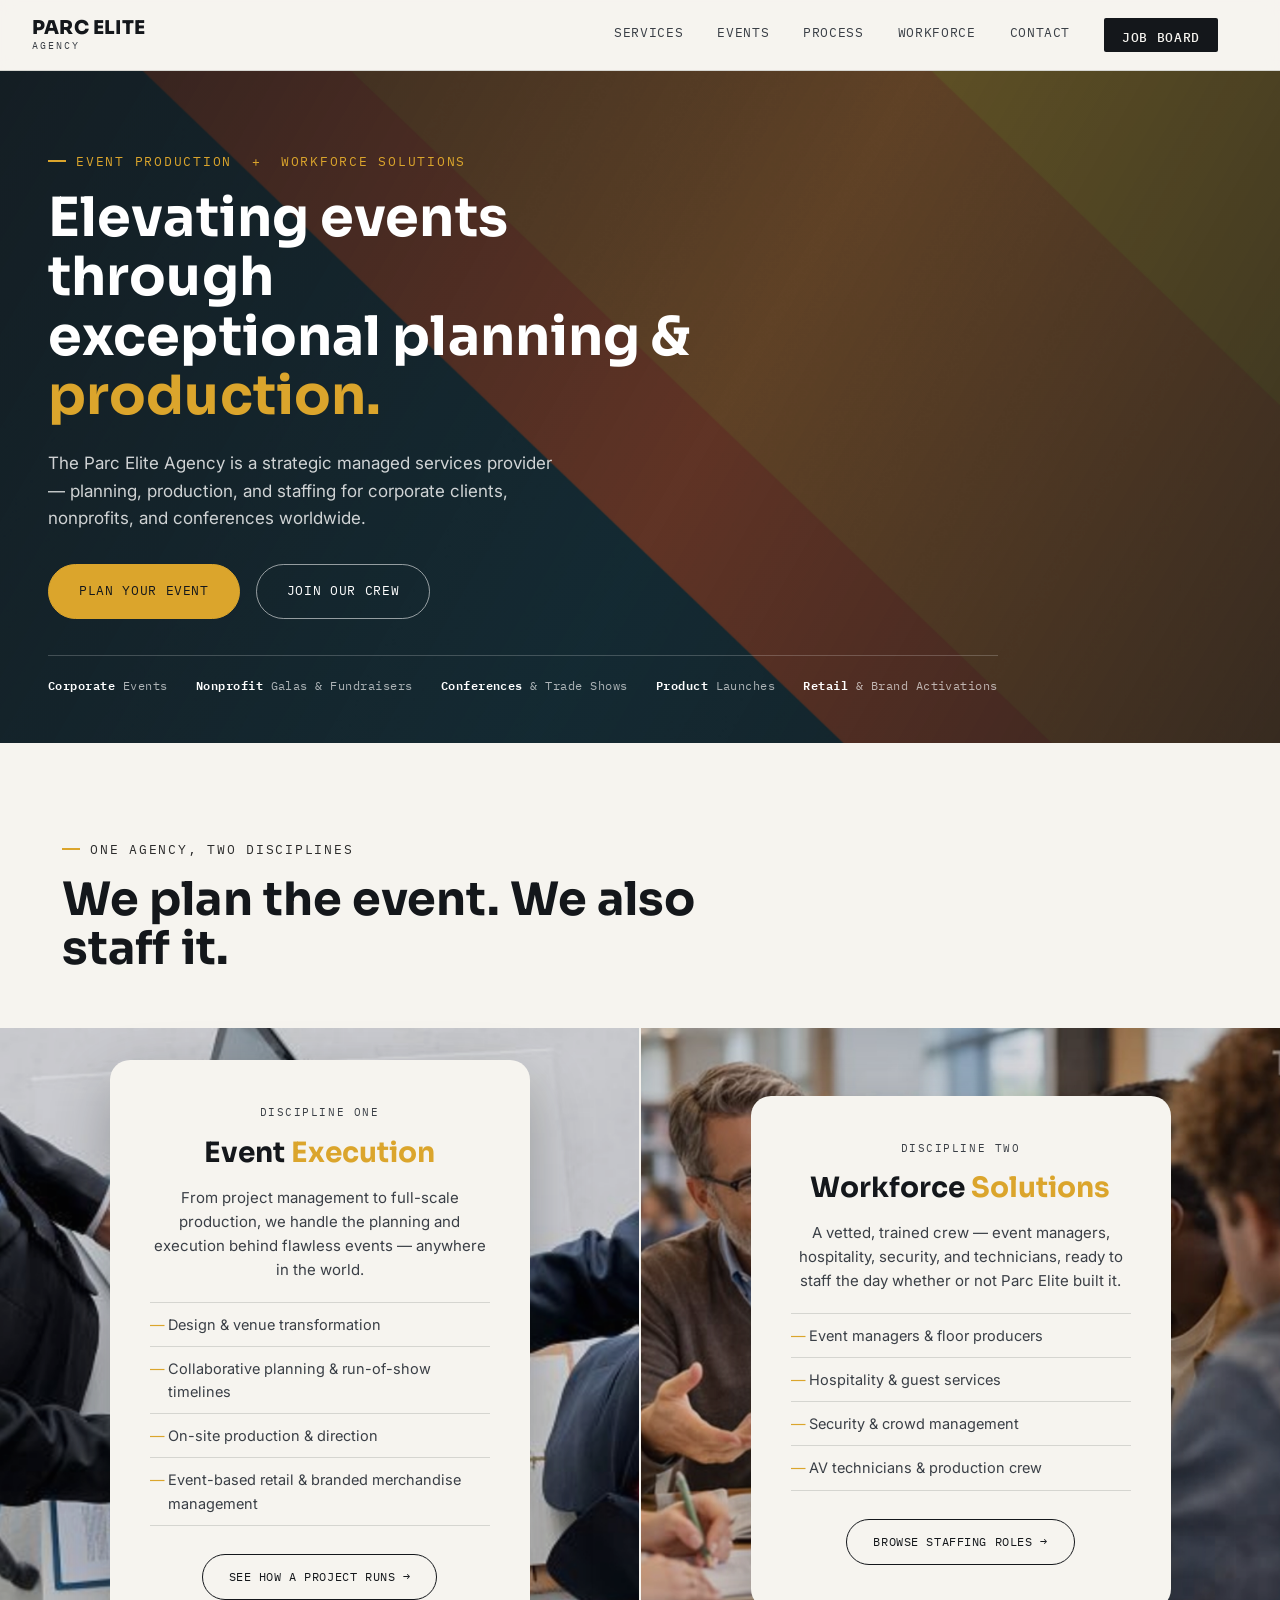
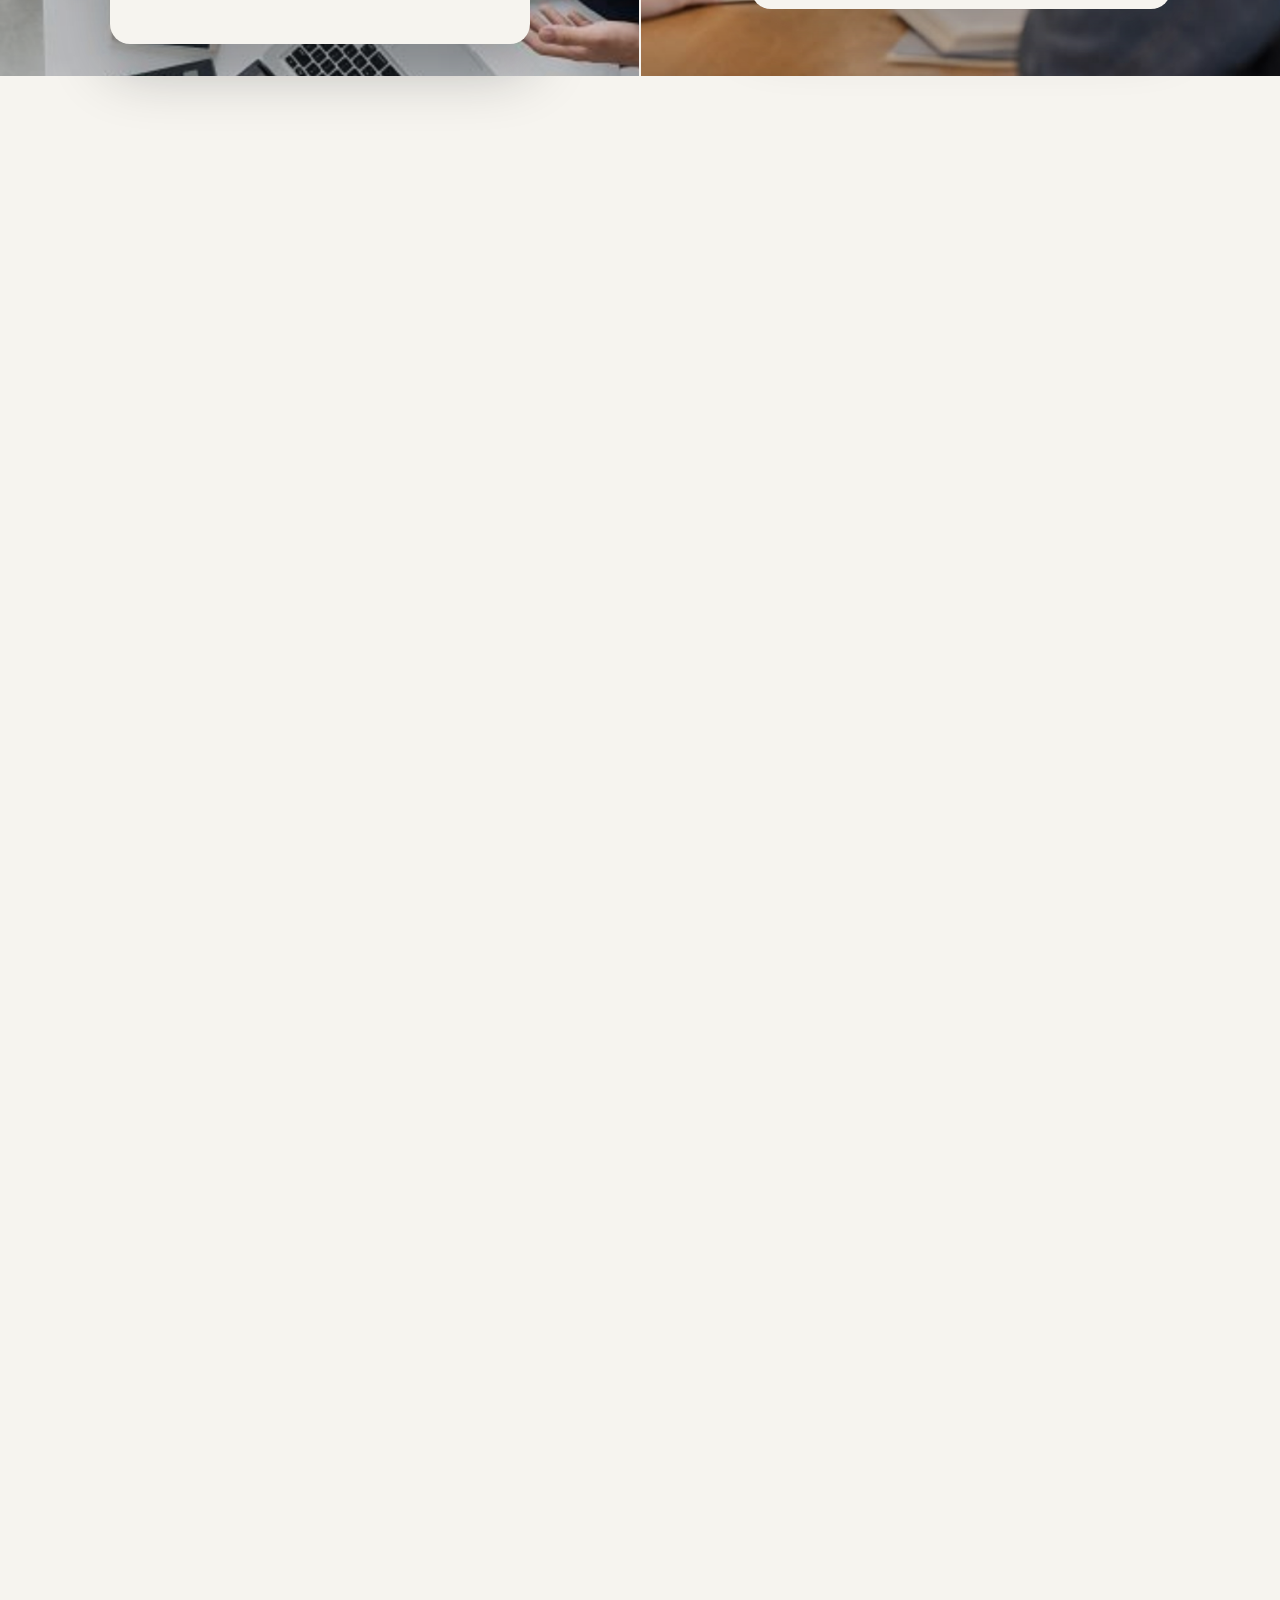
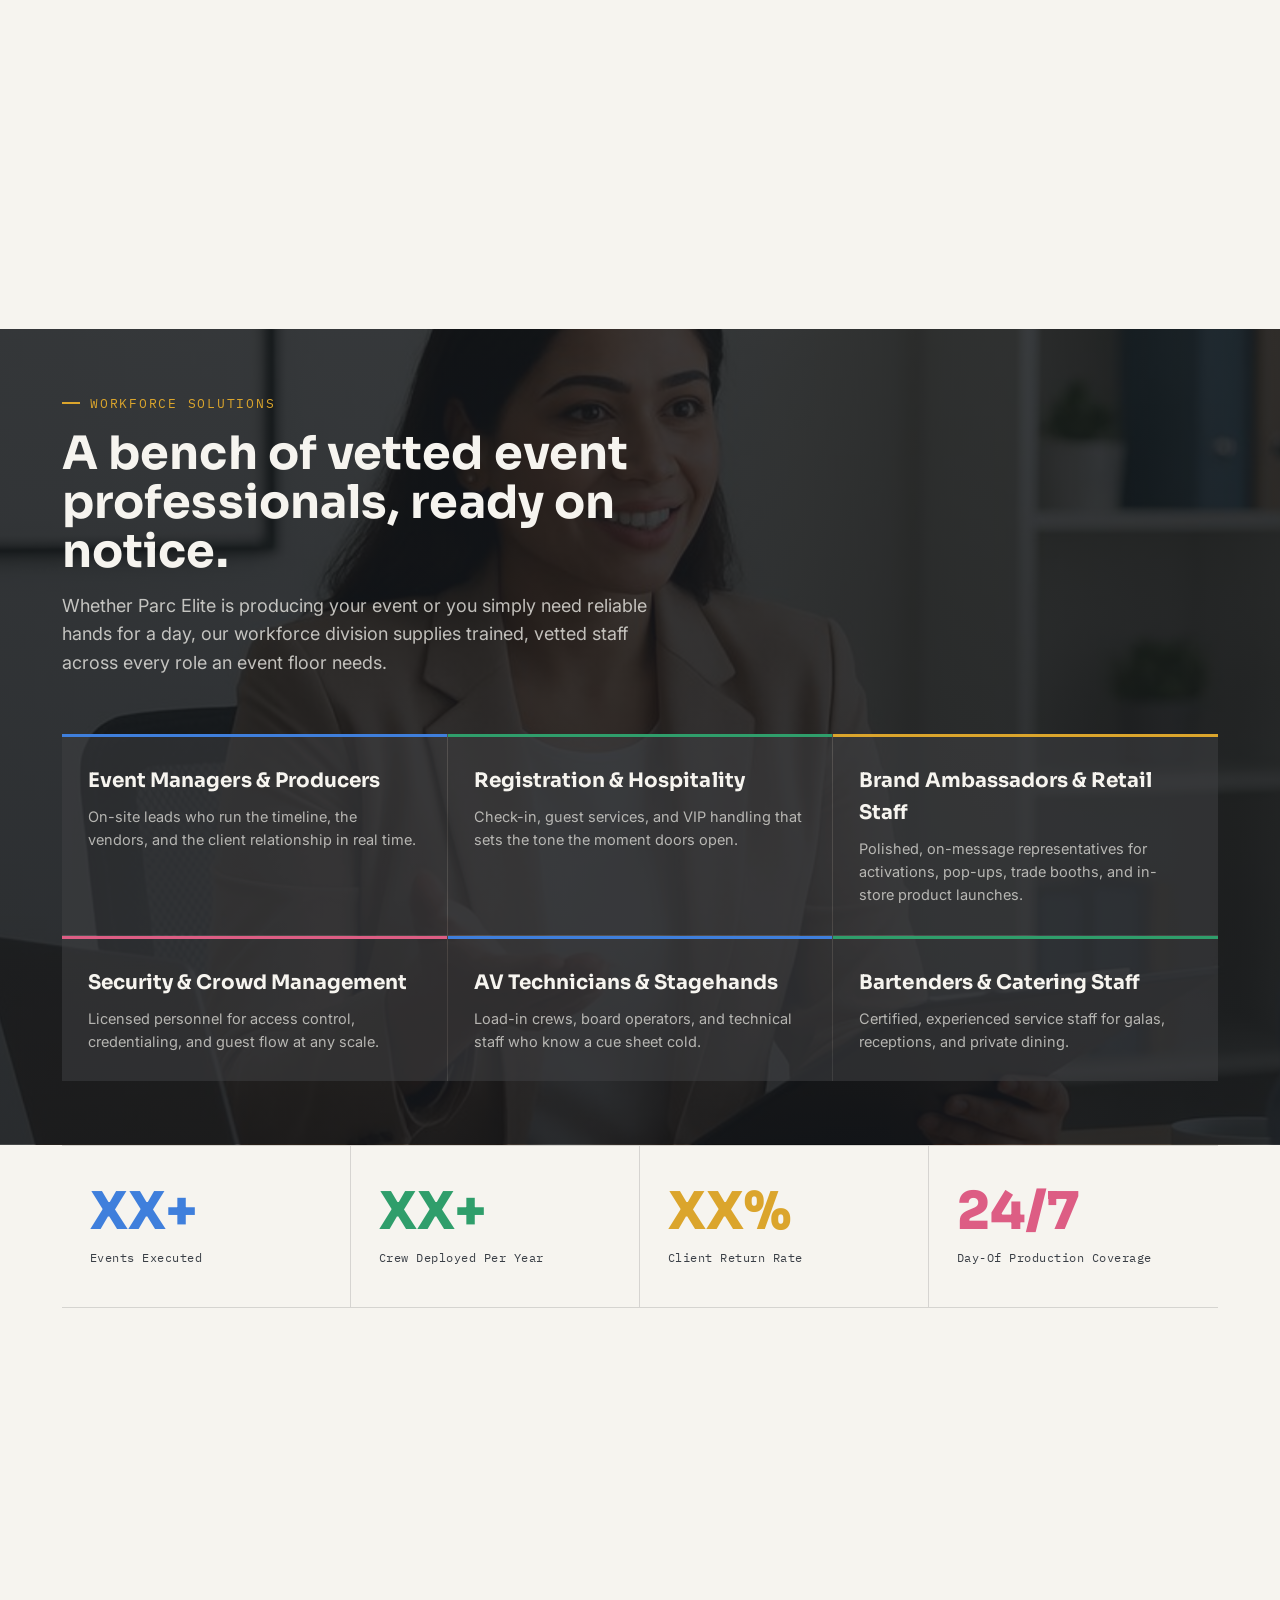
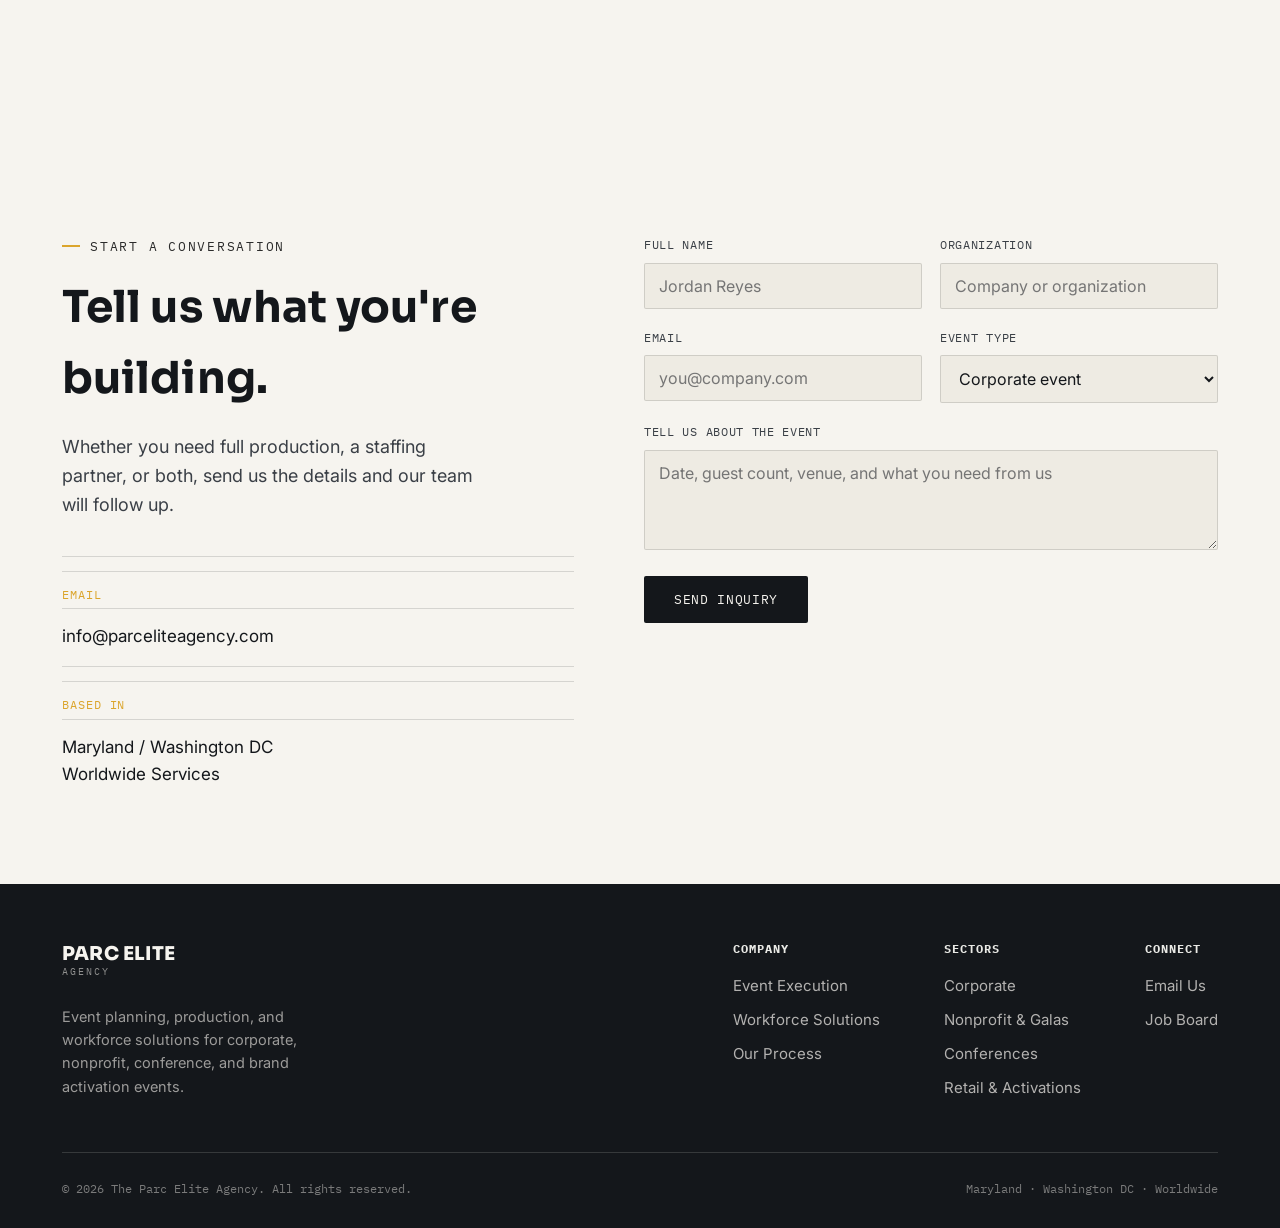
==== index.html @ f6ff2c14 "Initial commit: The Parc Elite Agency website Event execution and workforce solutions site with a jo" ====
<!DOCTYPE html>
<html lang="en">
<head>
<meta charset="UTF-8">
<meta name="viewport" content="width=device-width, initial-scale=1.0">
<title>The Parc Elite Agency — Planning, Production &amp; Workforce Solutions</title>
<meta name="description" content="The Parc Elite Agency plans and executes corporate, nonprofit, conference, and brand activation events — and staffs the crews that run them. Based in Maryland/Washington DC, serving clients worldwide.">
<link rel="preconnect" href="https://fonts.googleapis.com">
<link rel="preconnect" href="https://fonts.gstatic.com" crossorigin>
<link href="https://fonts.googleapis.com/css2?family=Sora:wght@600;700;800&family=Inter:wght@400;500;600&family=IBM+Plex+Mono:wght@400;500;600&display=swap" rel="stylesheet">
<link rel="stylesheet" href="styles.css">
</head>
<body>

<header>
  <div class="nav">
    <a class="logo" href="#top">
      <span class="logo-text">PARC ELITE<span>AGENCY</span></span>
    </a>
    <nav class="links">
      <a href="#services">Services</a>
      <a href="#events">Events</a>
      <a href="#process">Process</a>
      <a href="#workforce">Workforce</a>
      <a href="#contact">Contact</a>
      <a href="job-board.html" class="nav-cta">Job Board</a>
    </nav>
    <button class="menu-toggle" aria-label="Open menu"><span></span></button>
  </div>
</header>

<main id="top">

  <!-- HERO -->
  <section class="hero">
    <div class="wrap">
      <div class="hero-inner">
        <div class="eyebrow">Event Production &nbsp;+&nbsp; Workforce Solutions</div>
        <h1>Elevating events through<br>exceptional planning &amp;<br><em>production.</em></h1>
        <p class="hero-sub">The Parc Elite Agency is a strategic managed services provider — planning, production, and staffing for corporate clients, nonprofits, and conferences worldwide.</p>
        <div class="hero-actions">
          <a href="#contact" class="btn btn-solid">Plan Your Event</a>
          <a href="job-board.html" class="btn btn-line">Join Our Crew</a>
        </div>
      </div>
    </div>

    <div class="wrap">
      <div class="hero-served">
        <span><b>Corporate</b> Events</span>
        <span><b>Nonprofit</b> Galas &amp; Fundraisers</span>
        <span><b>Conferences</b> &amp; Trade Shows</span>
        <span><b>Product</b> Launches</span>
        <span><b>Retail</b> &amp; Brand Activations</span>
      </div>
    </div>
  </section>

  <!-- TWO SIDES -->
  <section id="services">
    <div class="wrap">
      <div class="section-head reveal">
        <div class="eyebrow">One Agency, Two Disciplines</div>
        <h2>We plan the event. We also staff it.</h2>
      </div>
    </div>
    <div class="photo-cards reveal">
      <div class="photo-card-wrap" style="background-image:url('images/execution-card.jpg')">
        <div class="photo-card">
          <div class="tag">Discipline One</div>
          <h3>Event <em>Execution</em></h3>
          <p>From project management to full-scale production, we handle the planning and execution behind flawless events — anywhere in the world.</p>
          <ul>
            <li>Design &amp; venue transformation</li>
            <li>Collaborative planning &amp; run-of-show timelines</li>
            <li>On-site production &amp; direction</li>
            <li>Event-based retail &amp; branded merchandise management</li>
          </ul>
          <a class="pill-btn" href="#process">See How A Project Runs →</a>
        </div>
      </div>
      <div class="photo-card-wrap" style="background-image:url('images/workforce-card.jpg')">
        <div class="photo-card">
          <div class="tag">Discipline Two</div>
          <h3>Workforce <em>Solutions</em></h3>
          <p>A vetted, trained crew — event managers, hospitality, security, and technicians, ready to staff the day whether or not Parc Elite built it.</p>
          <ul>
            <li>Event managers &amp; floor producers</li>
            <li>Hospitality &amp; guest services</li>
            <li>Security &amp; crowd management</li>
            <li>AV technicians &amp; production crew</li>
          </ul>
          <a class="pill-btn" href="#workforce">Browse Staffing Roles →</a>
        </div>
      </div>
    </div>
  </section>

  <!-- WHO WE SERVE -->
  <section id="events">
    <div class="wrap">
      <div class="section-head reveal">
        <div class="eyebrow">Who We Serve</div>
        <h2>Built for every occasion, every scale.</h2>
      </div>
    </div>
    <div class="wrap">
      <div class="serve-grid reveal">
        <div class="serve-card c-blue">
          <div class="num">Sector 01</div>
          <h4>Corporate</h4>
          <p>Leadership summits, corporate retreats, and product launches that need to run without a visible seam.</p>
        </div>
        <div class="serve-card c-green">
          <div class="num">Sector 02</div>
          <h4>Nonprofit &amp; Galas</h4>
          <p>Galas, awards celebrations, and client or customer appreciation events engineered to feel effortless.</p>
        </div>
        <div class="serve-card c-gold">
          <div class="num">Sector 03</div>
          <h4>Conferences &amp; Trade Shows</h4>
          <p>Single or multi-day conferences, conventions, trade shows, and expos — registration to general session, handled.</p>
        </div>
        <div class="serve-card c-pink">
          <div class="num">Sector 04</div>
          <h4>Retail &amp; Brand Activations</h4>
          <p>Event-based retail operations, branded merchandise management, and multi-day pop-up environments.</p>
        </div>
        <div class="serve-card c-amber">
          <div class="num">Sector 05</div>
          <h4>Social &amp; Networking</h4>
          <p>Networking receptions, mixers, and holiday parties that keep the room moving.</p>
        </div>
      </div>
    </div>
  </section>

  <!-- PROCESS / NOTCHES -->
  <section id="process">
    <div class="wrap">
      <div class="section-head reveal">
        <div class="eyebrow">How We Work</div>
        <h2>Four steps, one standard, no surprises.</h2>
      </div>
      <div class="card-stack reveal">
        <div class="stack-card">
          <span class="stack-num">01</span>
          <div class="stack-body">
            <h4>Design</h4>
            <p>We transform any ordinary space into an extraordinary venue — built to put your brand in front of every customer, investor, and employee in the room.</p>
          </div>
          <span class="stack-tag">Venue</span>
        </div>
        <div class="stack-card">
          <span class="stack-num">02</span>
          <div class="stack-body">
            <h4>Collaborate</h4>
            <p>Down to the smallest detail, nothing is left to chance. We map every moving part ahead of time so your event runs smooth and exactly to plan.</p>
          </div>
          <span class="stack-tag">Timeline</span>
        </div>
        <div class="stack-card">
          <span class="stack-num">03</span>
          <div class="stack-body">
            <h4>Execute</h4>
            <p>We're on-site with sharp, cutting-edge production that strengthens the delivery of your content and your brand's presence in the room.</p>
          </div>
          <span class="stack-tag">Production</span>
        </div>
        <div class="stack-card">
          <span class="stack-num">04</span>
          <div class="stack-body">
            <h4>Staff</h4>
            <p>Behind every flawless execution is a vetted, trained crew — event managers, hospitality, security, and technicians, ready to staff the day whether or not Parc Elite built it.</p>
          </div>
          <span class="stack-tag">Crew</span>
        </div>
      </div>
    </div>
  </section>

  <!-- WORKFORCE / JOB BOARD PANEL -->
  <section id="workforce" class="roles-panel" style="background-image:linear-gradient(rgba(20,23,27,0.82),rgba(20,23,27,0.88)),url('images/workforce-bg.jpg')">
    <div class="wrap">
      <div class="section-head reveal">
        <div class="eyebrow">Workforce Solutions</div>
        <h2>A bench of vetted event professionals, ready on notice.</h2>
        <p style="margin-top:16px; max-width:600px;">Whether Parc Elite is producing your event or you simply need reliable hands for a day, our workforce division supplies trained, vetted staff across every role an event floor needs.</p>
      </div>
      <div class="roles-grid reveal">
        <div class="role-card">
          <h4>Event Managers &amp; Producers</h4>
          <p>On-site leads who run the timeline, the vendors, and the client relationship in real time.</p>
        </div>
        <div class="role-card">
          <h4>Registration &amp; Hospitality</h4>
          <p>Check-in, guest services, and VIP handling that sets the tone the moment doors open.</p>
        </div>
        <div class="role-card">
          <h4>Brand Ambassadors &amp; Retail Staff</h4>
          <p>Polished, on-message representatives for activations, pop-ups, trade booths, and in-store product launches.</p>
        </div>
        <div class="role-card">
          <h4>Security &amp; Crowd Management</h4>
          <p>Licensed personnel for access control, credentialing, and guest flow at any scale.</p>
        </div>
        <div class="role-card">
          <h4>AV Technicians &amp; Stagehands</h4>
          <p>Load-in crews, board operators, and technical staff who know a cue sheet cold.</p>
        </div>
        <div class="role-card">
          <h4>Bartenders &amp; Catering Staff</h4>
          <p>Certified, experienced service staff for galas, receptions, and private dining.</p>
        </div>
      </div>
    </div>
  </section>

  <!-- CAPABILITIES / STATS -->
  <section id="proof" style="padding-top:0;">
    <div class="wrap">
      <!-- Placeholder figures — replace with Parc Elite's real numbers when available -->
      <div class="stats reveal">
        <div class="stat">
          <div class="figure">XX+</div>
          <div class="label">Events Executed</div>
        </div>
        <div class="stat">
          <div class="figure">XX+</div>
          <div class="label">Crew Deployed Per Year</div>
        </div>
        <div class="stat">
          <div class="figure">XX%</div>
          <div class="label">Client Return Rate</div>
        </div>
        <div class="stat">
          <div class="figure">24/7</div>
          <div class="label">Day-Of Production Coverage</div>
        </div>
      </div>
    </div>
  </section>

  <!-- TESTIMONIAL -->
  <section>
    <div class="wrap">
      <div class="testimonial reveal">
        <blockquote>"Add a real client quote here — a short line about what it was like working with The Parc Elite Agency."</blockquote>
        <cite>— Client Name, Organization (placeholder — swap for a real testimonial)</cite>
      </div>
    </div>
  </section>

  <!-- CONTACT -->
  <section id="contact">
    <div class="wrap contact-wrap">
      <div class="contact-info reveal">
        <div class="eyebrow">Start a Conversation</div>
        <h2>Tell us what you're building.</h2>
        <p>Whether you need full production, a staffing partner, or both, send us the details and our team will follow up.</p>
        <div class="contact-detail">
          <div>
            <div class="label">Email</div>
            <div class="value">info@parceliteagency.com</div>
          </div>
          <div>
            <div class="label">Based In</div>
            <div class="value">Maryland / Washington DC<br>Worldwide Services</div>
          </div>
        </div>
      </div>
      <form class="reveal" id="contactForm">
        <div class="row2">
          <div class="field">
            <label for="name">Full name</label>
            <input id="name" name="name" type="text" required placeholder="Jordan Reyes">
          </div>
          <div class="field">
            <label for="org">Organization</label>
            <input id="org" name="org" type="text" placeholder="Company or organization">
          </div>
        </div>
        <div class="row2">
          <div class="field">
            <label for="email">Email</label>
            <input id="email" name="email" type="email" required placeholder="you@company.com">
          </div>
          <div class="field">
            <label for="type">Event type</label>
            <select id="type" name="type">
              <option>Corporate event</option>
              <option>Nonprofit / gala</option>
              <option>Conference / trade show</option>
              <option>Retail / brand activation</option>
              <option>Social / holiday event</option>
              <option>Workforce staffing only</option>
            </select>
          </div>
        </div>
        <div class="field">
          <label for="message">Tell us about the event</label>
          <textarea id="message" name="message" placeholder="Date, guest count, venue, and what you need from us"></textarea>
        </div>
        <button class="submit-btn" type="submit">Send Inquiry</button>
        <div class="form-note" id="formNote">Thanks — a member of our team will be in touch soon.</div>
      </form>
    </div>
  </section>

</main>

<footer>
  <div class="wrap">
    <div class="foot-top">
      <div class="foot-brand">
        <a class="logo" href="#top" style="margin-bottom:14px; display:inline-flex;">
          <span class="logo-text">PARC ELITE<span>AGENCY</span></span>
        </a>
        <p style="max-width:280px; font-size:14.5px; color:rgba(246,244,239,0.6);">Event planning, production, and workforce solutions for corporate, nonprofit, conference, and brand activation events.</p>
      </div>
      <div class="foot-cols">
        <div class="foot-col">
          <h5>Company</h5>
          <a href="#services">Event Execution</a>
          <a href="#workforce">Workforce Solutions</a>
          <a href="#process">Our Process</a>
        </div>
        <div class="foot-col">
          <h5>Sectors</h5>
          <a href="#events">Corporate</a>
          <a href="#events">Nonprofit &amp; Galas</a>
          <a href="#events">Conferences</a>
          <a href="#events">Retail &amp; Activations</a>
        </div>
        <div class="foot-col">
          <h5>Connect</h5>
          <a href="mailto:info@parceliteagency.com">Email Us</a>
          <a href="job-board.html">Job Board</a>
        </div>
      </div>
    </div>
    <div class="foot-bottom">
      <div>© 2026 The Parc Elite Agency. All rights reserved.</div>
      <div>Maryland · Washington DC · Worldwide</div>
    </div>
  </div>
</footer>

<script src="script.js"></script>
</body>
</html>
---- styles.css ----
:root{
  --ink:#14171b;
  --ink-soft:#3a3f46;
  --paper:#f6f4ef;
  --paper-dim:#eeebe3;
  --brass:#4a4a4a;
  --brass-bright:#e9e9e5;
  --emerald:#2b2b2b;
  --emerald-bright:#3a3a3a;
  --crimson:#000000;
  --pop-gold:#dba52c;
  --pop-pink:#dd5d84;
  --pop-green:#2f9e6b;
  --pop-blue:#3f7fdc;
  --pop-amber:#d9772e;
  --line: rgba(20,23,27,0.14);
  --line-soft: rgba(20,23,27,0.08);
  --display: "Sora", sans-serif;
  --body: "Inter", sans-serif;
  --mono: "IBM Plex Mono", monospace;
}

*{box-sizing:border-box;}
html{scroll-behavior:smooth;}
body{
  margin:0;
  background:var(--paper);
  color:var(--ink);
  font-family:var(--body);
  font-size:18px;
  line-height:1.6;
  -webkit-font-smoothing:antialiased;
}
img{max-width:100%;display:block;}
a{color:inherit;}

::selection{background:var(--pop-gold); color:var(--ink);}

@media (prefers-reduced-motion: reduce){
  *{animation-duration:0.001ms !important; animation-iteration-count:1 !important; transition-duration:0.001ms !important; scroll-behavior:auto !important;}
}

.wrap{
  max-width:1220px;
  margin:0 auto;
  padding:0 32px;
}

.eyebrow{
  font-family:var(--mono);
  font-size:12.5px;
  letter-spacing:0.14em;
  text-transform:uppercase;
  color:var(--emerald);
  display:flex;
  align-items:center;
  gap:10px;
}
.eyebrow::before{
  content:"";
  width:18px;
  height:2px;
  background:var(--pop-gold);
  display:inline-block;
}

h1,h2,h3,h4{
  font-family:var(--display);
  font-weight:700;
  letter-spacing:0.002em;
  margin:0;
  color:var(--ink);
}

/* ---------- NAV ---------- */
header{
  position:sticky;
  top:0;
  z-index:100;
  background:rgba(246,244,239,0.92);
  backdrop-filter:blur(8px);
  border-bottom:1px solid var(--line);
}
.nav{
  display:flex;
  align-items:center;
  justify-content:flex-end;
  padding:18px 32px;
  max-width:1220px;
  margin:0 auto;
}
header .logo{
  position:absolute;
  left:32px;
  top:50%;
  transform:translateY(-50%);
  z-index:5;
}
.logo{
  display:flex;
  align-items:center;
  gap:12px;
  text-decoration:none;
}
.logo-text{
  font-family:var(--display);
  font-weight:800;
  font-size:19px;
  letter-spacing:0.01em;
  line-height:1;
  color:var(--ink);
}
.logo-text span{
  display:block;
  font-family:var(--mono);
  font-weight:400;
  font-size:9.5px;
  letter-spacing:0.22em;
  color:var(--ink-soft);
  margin-top:3px;
}
nav.links{
  display:flex;
  gap:34px;
  align-items:center;
}
nav.links a{
  text-decoration:none;
  font-family:var(--mono);
  font-size:13px;
  letter-spacing:0.05em;
  text-transform:uppercase;
  color:var(--ink-soft);
  position:relative;
  padding-bottom:3px;
}
nav.links a::after{
  content:"";
  position:absolute;
  left:0; bottom:0;
  height:1px; width:0;
  background:var(--pop-gold);
  transition:width .25s ease;
}
nav.links a:hover::after{width:100%;}
nav.links a:hover{color:var(--ink);}
.nav-cta{
  background:var(--ink);
  color:var(--paper) !important;
  padding:10px 18px;
  border-radius:2px;
  font-weight:500;
}
.nav-cta::after{display:none;}
.nav-cta:hover{background:var(--emerald); color:var(--paper) !important;}

.menu-toggle{
  display:none;
  background:none;
  border:1px solid var(--line);
  width:40px;height:40px;
  align-items:center;justify-content:center;
  cursor:pointer;
}
.menu-toggle span, .menu-toggle span::before, .menu-toggle span::after{
  content:"";
  display:block;
  width:18px;height:1.5px;
  background:var(--ink);
  position:relative;
}
.menu-toggle span::before{position:absolute; top:-6px;}
.menu-toggle span::after{position:absolute; top:6px;}

/* ---------- HERO ---------- */
.hero{
  position:relative;
  min-height:560px;
  display:flex;
  flex-direction:column;
  justify-content:center;
  padding:80px 0 48px;
  overflow:hidden;
  color:#fff;
  background:
    linear-gradient(120deg, rgba(20,23,27,0.88) 0%, rgba(20,23,27,0.68) 55%, rgba(20,23,27,0.85) 100%),
    url('images/hero-banner.jpg');
  background-size:cover;
  background-position:center;
}
.hero .eyebrow{ color:var(--pop-gold); }
.hero .eyebrow::before{ background:var(--pop-gold); }
.hero .wrap{ max-width:none; margin-left:0; padding-left:48px; }

.hero-inner{ max-width:680px; }
.hero h1{
  font-size:clamp(32px, 5vw, 54px);
  line-height:1.1;
  color:#fff;
  margin:18px 0 24px;
}
.hero h1 em{
  font-style:normal;
  color:var(--pop-gold);
}
.hero-sub{
  font-size:17px;
  color:rgba(255,255,255,0.8);
  max-width:520px;
  margin:0 0 32px;
}
.hero-actions{
  display:flex;
  gap:16px;
  flex-wrap:wrap;
}
.btn{
  display:inline-flex;
  align-items:center;
  gap:10px;
  padding:15px 26px;
  font-family:var(--mono);
  font-size:13px;
  letter-spacing:0.05em;
  text-transform:uppercase;
  text-decoration:none;
  border-radius:2px;
  border:1px solid var(--ink);
  transition:all .2s ease;
}
.btn-solid{ background:var(--ink); color:var(--paper); }
.btn-solid:hover{ background:var(--emerald); border-color:var(--emerald); }
.btn-line{ background:transparent; color:var(--ink); }
.btn-line:hover{ background:var(--ink); color:var(--paper); }

.hero .btn{ border-radius:999px; padding:16px 30px; }
.hero .btn-solid{ background:var(--pop-gold); color:var(--ink); border-color:var(--pop-gold); }
.hero .btn-solid:hover{ background:#c4901f; border-color:#c4901f; }
.hero .btn-line{ background:transparent; color:#fff; border-color:rgba(255,255,255,0.55); }
.hero .btn-line:hover{ background:rgba(255,255,255,0.14); }

.hero-served{
  display:flex;
  flex-wrap:wrap;
  gap:10px 28px;
  border-top:1px solid rgba(255,255,255,0.2);
  margin-top:36px;
  padding-top:20px;
}
.hero-served span{
  font-family:var(--mono);
  font-size:12px;
  color:rgba(255,255,255,0.65);
  letter-spacing:0.04em;
}
.hero-served b{ color:#fff; font-weight:600;}

/* ---------- SECTION SHELL ---------- */
section{ padding:96px 0; position:relative; }
.section-head{
  max-width:680px;
  margin-bottom:56px;
}
.section-head h2{
  font-size:clamp(30px,4vw,46px);
  margin-top:16px;
  line-height:1.06;
}
.rule{
  border:none;
  border-top:1px solid var(--line);
  margin:0;
}

.reveal{
  opacity:0;
  transform:translateY(22px);
  transition:opacity .7s ease, transform .7s ease;
}
.reveal.in{ opacity:1; transform:none; }

/* ---------- TWO SIDES / PHOTO CARDS ---------- */
.photo-cards{
  display:grid;
  grid-template-columns:1fr 1fr;
  gap:2px;
}
.photo-card-wrap{
  position:relative;
  min-height:520px;
  display:flex;
  align-items:center;
  justify-content:center;
  padding:32px;
  background-size:cover;
  background-position:center;
}
.photo-card-wrap::after{
  content:"";
  position:absolute;
  inset:0;
  background:rgba(20,23,27,0.15);
}
.photo-card{
  position:relative;
  z-index:1;
  background:var(--paper);
  border-radius:20px;
  padding:44px 40px;
  max-width:420px;
  text-align:center;
  box-shadow:0 24px 60px rgba(20,23,27,0.3);
}
.photo-card .tag{
  font-family:var(--mono);
  font-size:11px;
  letter-spacing:0.14em;
  text-transform:uppercase;
  color:var(--ink-soft);
  margin-bottom:14px;
}
.photo-card h3{
  font-family:var(--display);
  font-weight:700;
  font-size:28px;
  line-height:1.2;
  margin-bottom:16px;
}
.photo-card h3 em{
  font-style:normal;
  color:var(--pop-gold);
}
.photo-card p{
  font-size:15px;
  color:var(--ink-soft);
  margin-bottom:20px;
}
.photo-card ul{
  list-style:none;
  margin:0 0 28px;
  padding:0;
  text-align:left;
}
.photo-card li{
  padding:10px 0 10px 18px;
  border-top:1px solid var(--line);
  position:relative;
  font-size:14.5px;
  color:var(--ink-soft);
}
.photo-card ul li:last-child{
  border-bottom:1px solid var(--line);
}
.photo-card li::before{
  content:"—";
  position:absolute;
  left:0;
  color:var(--pop-gold);
}
.pill-btn{
  display:inline-flex;
  align-items:center;
  gap:8px;
  padding:13px 26px;
  border:1px solid var(--ink);
  border-radius:999px;
  font-family:var(--mono);
  font-size:11.5px;
  letter-spacing:0.05em;
  text-transform:uppercase;
  text-decoration:none;
  color:var(--ink);
  transition:background .2s ease, color .2s ease;
}
.pill-btn:hover{ background:var(--ink); color:var(--paper); }

/* ---------- SERVE GRID ---------- */
.serve-grid{
  display:grid;
  grid-template-columns:repeat(5,1fr);
  border-top:1px solid var(--line);
  border-left:1px solid var(--line);
}
.serve-card{
  padding:37px 24px 40px;
  border-right:1px solid var(--line);
  border-bottom:1px solid var(--line);
  border-top:4px solid var(--line);
}
.serve-card.c-blue{ border-top-color:var(--pop-blue); }
.serve-card.c-green{ border-top-color:var(--pop-green); }
.serve-card.c-gold{ border-top-color:var(--pop-gold); }
.serve-card.c-pink{ border-top-color:var(--pop-pink); }
.serve-card.c-amber{ border-top-color:var(--pop-amber); }
.serve-card .num{
  font-family:var(--mono);
  font-size:12px;
  color:var(--brass);
  letter-spacing:0.05em;
}
.serve-card.c-blue .num{ color:var(--pop-blue); }
.serve-card.c-green .num{ color:var(--pop-green); }
.serve-card.c-gold .num{ color:var(--pop-gold); }
.serve-card.c-pink .num{ color:var(--pop-pink); }
.serve-card.c-amber .num{ color:var(--pop-amber); }
.serve-card h4{
  font-size:21px;
  margin:14px 0 12px;
  line-height:1.1;
}
.serve-card p{
  font-size:14.5px;
  color:var(--ink-soft);
  margin:0;
}

/* ---------- CARD STACK / PROCESS (scroll-stacking) ---------- */
.card-stack{
  max-width:820px;
}
.stack-card{
  position:sticky;
  display:flex;
  align-items:center;
  gap:28px;
  background:var(--paper);
  border:1px solid var(--line);
  border-radius:16px;
  padding:28px 32px;
  margin-bottom:22px;
  box-shadow:0 20px 40px rgba(20,23,27,0.14);
}
.stack-card:nth-child(1){ top:96px; }
.stack-card:nth-child(2){ top:120px; }
.stack-card:nth-child(3){ top:144px; }
.stack-card:nth-child(4){ top:168px; }
.stack-num{
  flex-shrink:0;
  font-family:var(--display);
  font-weight:800;
  font-size:34px;
  color:var(--pop-gold);
  line-height:1;
}
.stack-body{ flex:1; min-width:0; }
.stack-body h4{
  font-size:20px;
  margin-bottom:6px;
}
.stack-body p{
  color:var(--ink-soft);
  margin:0;
  font-size:14.5px;
}
.stack-tag{
  flex-shrink:0;
  font-family:var(--mono);
  font-size:11px;
  letter-spacing:0.08em;
  text-transform:uppercase;
  color:var(--ink-soft);
  border:1px solid var(--line);
  border-radius:999px;
  padding:8px 16px;
}

/* ---------- WORKFORCE / JOB BOARD ROLES ---------- */
.roles-panel{
  background-color:var(--emerald);
  background-size:cover;
  background-position:center;
  color:var(--paper);
  padding:64px 0;
}
.roles-panel .section-head h2{ color:var(--paper); }
.roles-panel .eyebrow{ color:var(--pop-gold); }
.roles-panel .eyebrow::before{ background:var(--pop-gold); }
.roles-panel .section-head p{ color:rgba(246,244,239,0.75); }
.roles-grid{
  display:grid;
  grid-template-columns:repeat(3,1fr);
  gap:1px;
  background:rgba(246,244,239,0.18);
}
.role-card{
  background:rgba(20,23,27,0.45);
  padding:28px 26px;
  border-top:3px solid var(--line-soft);
}
.role-card:nth-child(1){ border-top-color:var(--pop-blue); }
.role-card:nth-child(2){ border-top-color:var(--pop-green); }
.role-card:nth-child(3){ border-top-color:var(--pop-gold); }
.role-card:nth-child(4){ border-top-color:var(--pop-pink); }
.role-card:nth-child(5){ border-top-color:var(--pop-blue); }
.role-card:nth-child(6){ border-top-color:var(--pop-green); }
.role-card h4{
  color:var(--paper);
  font-size:20px;
  margin-bottom:8px;
}
.role-card p{
  color:rgba(246,244,239,0.68);
  font-size:14.5px;
  margin:0;
}

/* ---------- CAPABILITIES BAR ---------- */
.stats{
  display:grid;
  grid-template-columns:repeat(4,1fr);
  border-top:1px solid var(--line);
  border-bottom:1px solid var(--line);
}
.stat{
  padding:40px 28px;
  border-right:1px solid var(--line);
  text-align:left;
}
.stat:last-child{ border-right:none; }
.stat .figure{
  font-family:var(--display);
  font-weight:800;
  font-size:52px;
  color:var(--brass);
  line-height:1;
}
.stat:nth-child(1) .figure{ color:var(--pop-blue); }
.stat:nth-child(2) .figure{ color:var(--pop-green); }
.stat:nth-child(3) .figure{ color:var(--pop-gold); }
.stat:nth-child(4) .figure{ color:var(--pop-pink); }
.stat .label{
  font-family:var(--mono);
  font-size:12px;
  color:var(--ink-soft);
  letter-spacing:0.04em;
  margin-top:10px;
}

/* ---------- TESTIMONIAL ---------- */
.testimonial{
  max-width:820px;
  margin:0 auto;
  text-align:left;
}
.testimonial blockquote{
  font-family:var(--body);
  font-weight:500;
  font-size:clamp(22px,2.8vw,32px);
  line-height:1.4;
  margin:0 0 26px;
  color:var(--ink);
}
.testimonial cite{
  font-style:normal;
  font-family:var(--mono);
  font-size:13px;
  color:var(--ink-soft);
  letter-spacing:0.03em;
}

/* ---------- CONTACT ---------- */
.contact-wrap{
  display:grid;
  grid-template-columns:1fr 1fr;
  gap:70px;
  align-items:start;
}
.contact-info h2{
  font-size:clamp(30px,4vw,44px);
  margin:16px 0 20px;
}
.contact-info p{ color:var(--ink-soft); max-width:420px; }
.contact-detail{
  margin-top:36px;
  display:flex;
  flex-direction:column;
  gap:16px;
}
.contact-detail div{
  border-top:1px solid var(--line);
  padding-top:14px;
}
.contact-detail .label{
  font-family:var(--mono);
  font-size:11.5px;
  text-transform:uppercase;
  letter-spacing:0.08em;
  color:var(--pop-gold);
}
.contact-detail .value{ font-size:17px; margin-top:4px; }

form{ display:flex; flex-direction:column; gap:20px; }
.job-form-card{
  background:var(--paper);
  border:1px solid var(--line);
  border-radius:16px;
  padding:36px;
  box-shadow:0 24px 50px rgba(20,23,27,0.08);
}
.field{ display:flex; flex-direction:column; gap:8px; }
.field label{
  font-family:var(--mono);
  font-size:11.5px;
  text-transform:uppercase;
  letter-spacing:0.06em;
  color:var(--ink-soft);
}
.field input, .field select, .field textarea{
  font-family:var(--body);
  font-size:16px;
  padding:12px 14px;
  border:1px solid var(--line);
  background:var(--paper-dim);
  border-radius:2px;
  color:var(--ink);
}
.field input:focus, .field select:focus, .field textarea:focus{
  outline:2px solid var(--pop-gold);
  outline-offset:1px;
  background:var(--paper);
}
.field textarea{ resize:vertical; min-height:100px; font-family:var(--body); }
.row2{ display:grid; grid-template-columns:1fr 1fr; gap:18px; }
.submit-btn{
  align-self:flex-start;
  margin-top:6px;
  background:var(--ink);
  color:var(--paper);
  border:none;
  padding:15px 30px;
  font-family:var(--mono);
  font-size:13px;
  letter-spacing:0.05em;
  text-transform:uppercase;
  cursor:pointer;
  border-radius:2px;
  transition:background .2s ease;
}
.submit-btn:hover{ background:var(--emerald); }
.form-note{
  font-family:var(--mono);
  font-size:12px;
  color:var(--ink-soft);
  display:none;
  margin-top:4px;
}
.form-note.show{ display:block; }

/* ---------- FOOTER ---------- */
footer{
  background:var(--ink);
  color:rgba(246,244,239,0.7);
  padding:56px 0 30px;
}
.foot-top{
  display:flex;
  justify-content:space-between;
  flex-wrap:wrap;
  gap:40px;
  padding-bottom:40px;
  border-bottom:1px solid rgba(246,244,239,0.15);
}
.foot-brand .logo-text{ color:var(--paper); }
.foot-brand .logo-text span{ color:rgba(246,244,239,0.55); }
.foot-cols{ display:flex; gap:64px; flex-wrap:wrap; }
.foot-col h5{
  font-family:var(--mono);
  font-size:11.5px;
  text-transform:uppercase;
  letter-spacing:0.08em;
  color:var(--brass-bright);
  margin:0 0 16px;
}
.foot-col a{
  display:block;
  text-decoration:none;
  color:rgba(246,244,239,0.7);
  font-size:15px;
  margin-bottom:10px;
}
.foot-col a:hover{ color:var(--paper); }
.foot-bottom{
  display:flex;
  justify-content:space-between;
  flex-wrap:wrap;
  gap:10px;
  padding-top:26px;
  font-family:var(--mono);
  font-size:12px;
  color:rgba(246,244,239,0.45);
}

/* ---------- RESPONSIVE ---------- */
@media (max-width: 900px){
  .photo-cards{ grid-template-columns:1fr; }
  .serve-grid{ grid-template-columns:repeat(2,1fr); }
  .roles-grid{ grid-template-columns:repeat(2,1fr); }
  .stats{ grid-template-columns:repeat(2,1fr); }
  .stat:nth-child(2){ border-right:none; }
  .contact-wrap{ grid-template-columns:1fr; gap:44px; }
}
@media (max-width: 600px){
  .stack-card{
    flex-direction:column;
    align-items:flex-start;
    gap:14px;
  }
}
@media (max-width: 640px){
  .wrap{ padding:0 20px; }
  nav.links{ display:none; }
  .menu-toggle{ display:flex; }
  .serve-grid{ grid-template-columns:1fr; }
  .roles-grid{ grid-template-columns:1fr; }
  .stats{ grid-template-columns:1fr; }
  .stat{ border-right:none; border-bottom:1px solid var(--line); }
  .row2{ grid-template-columns:1fr; }
  section{ padding:64px 0; }
  .hero{ padding:56px 0 64px; }
  .photo-card-wrap{ min-height:400px; padding:24px; }
  .photo-card{ padding:32px 28px; }
  .banner-image{ height:44vh; min-height:260px; padding:28px 24px; }
}
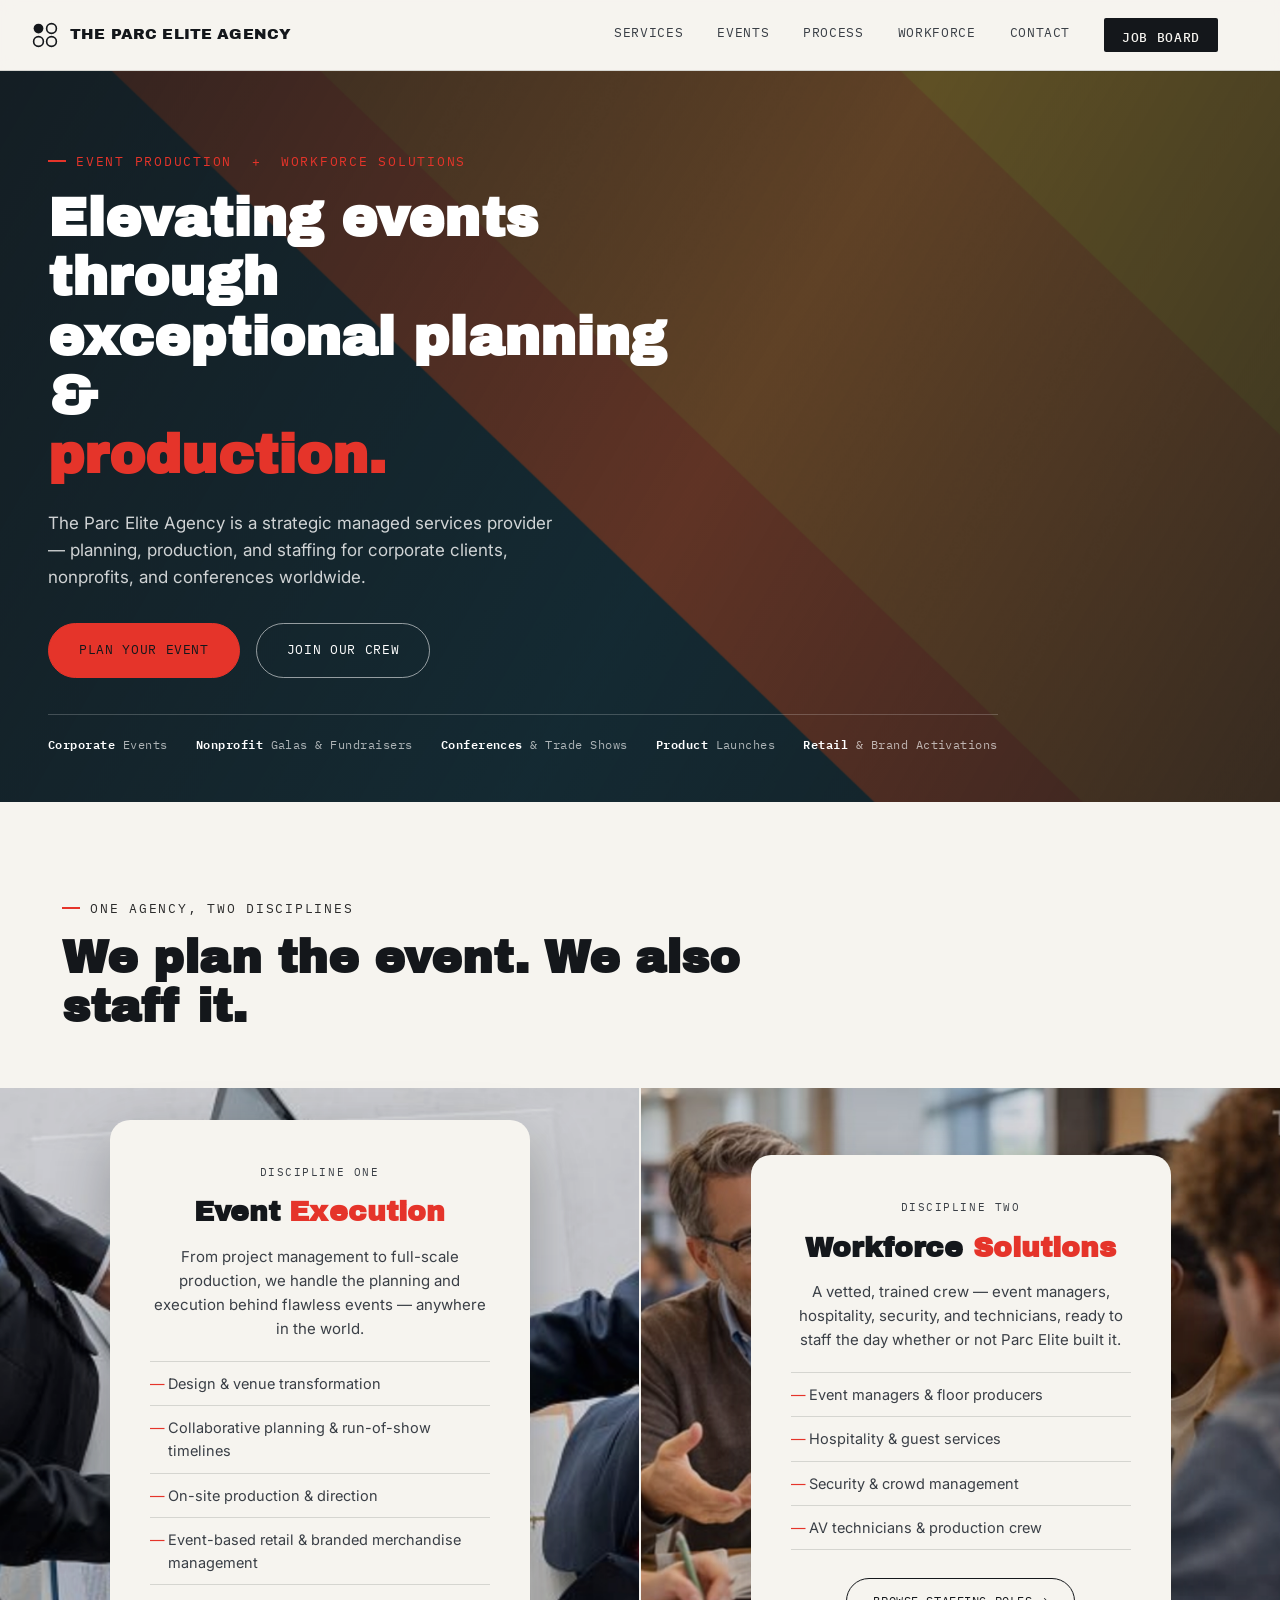
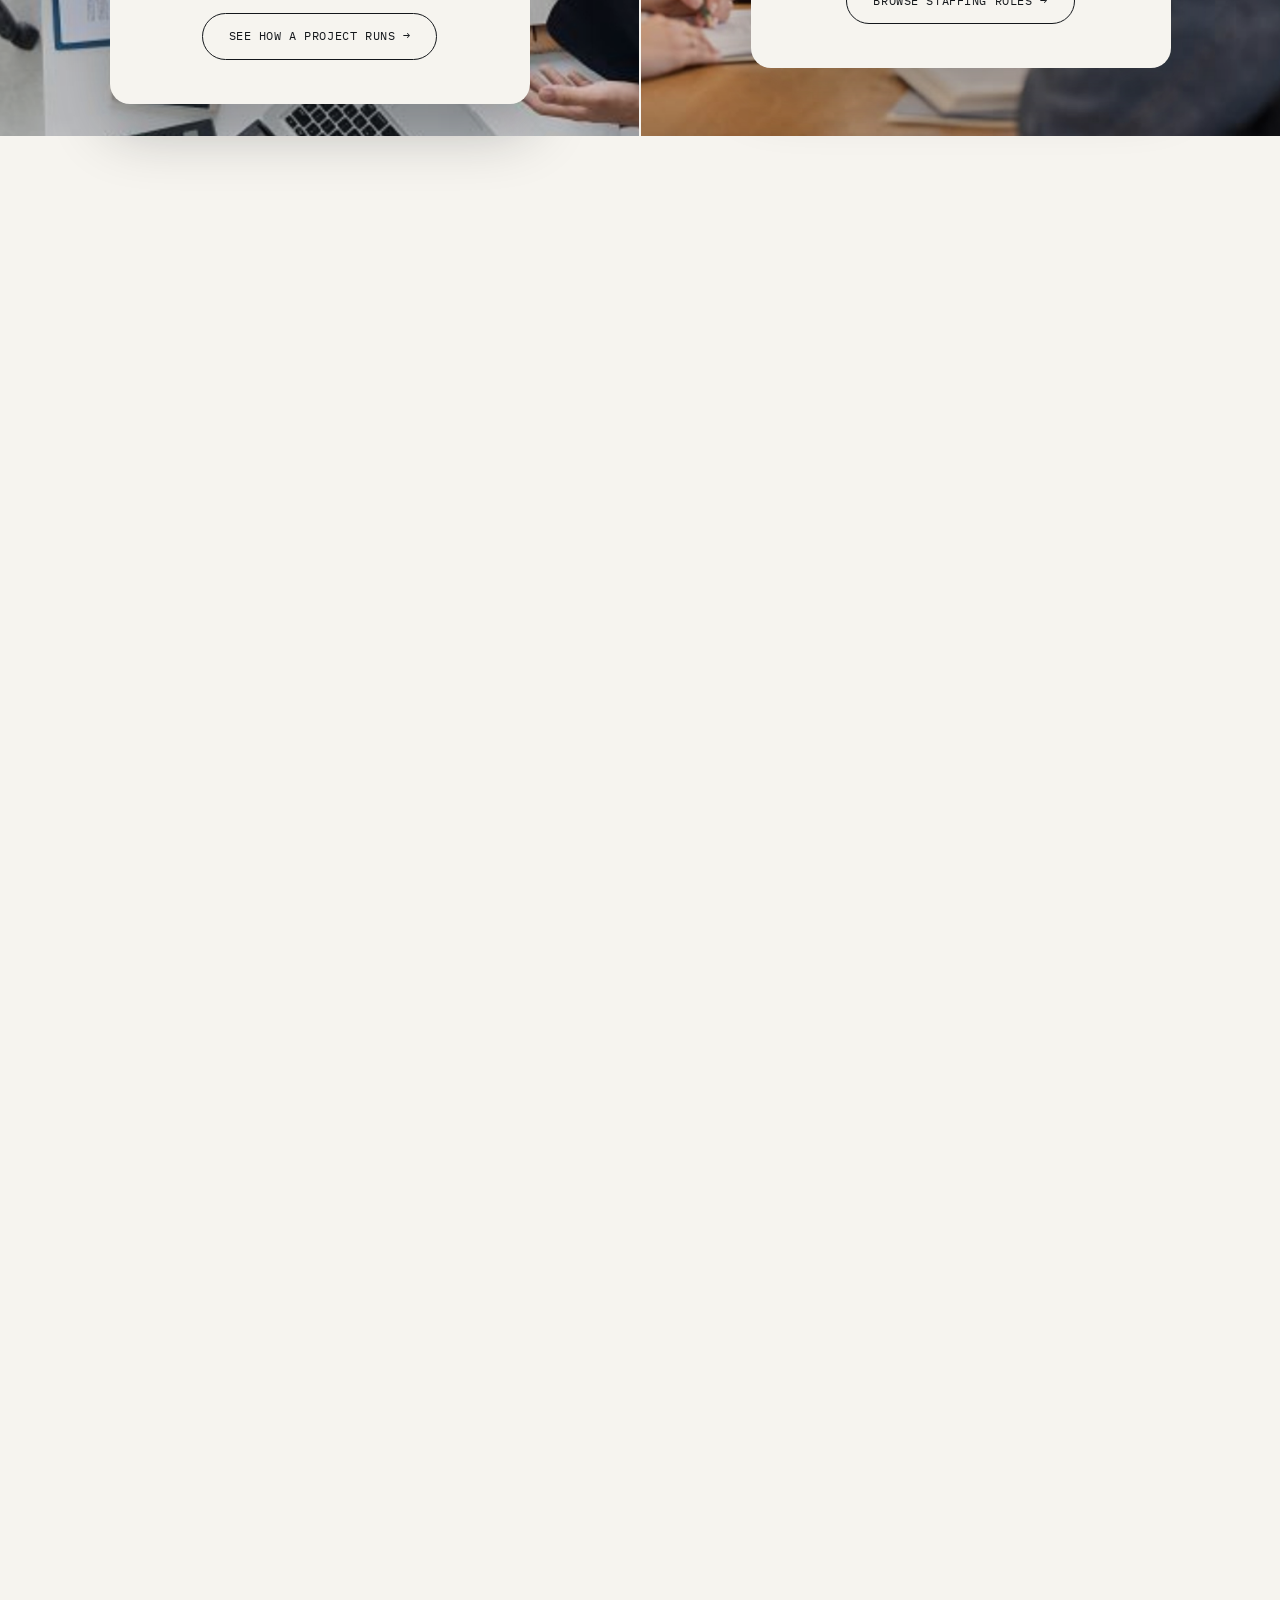
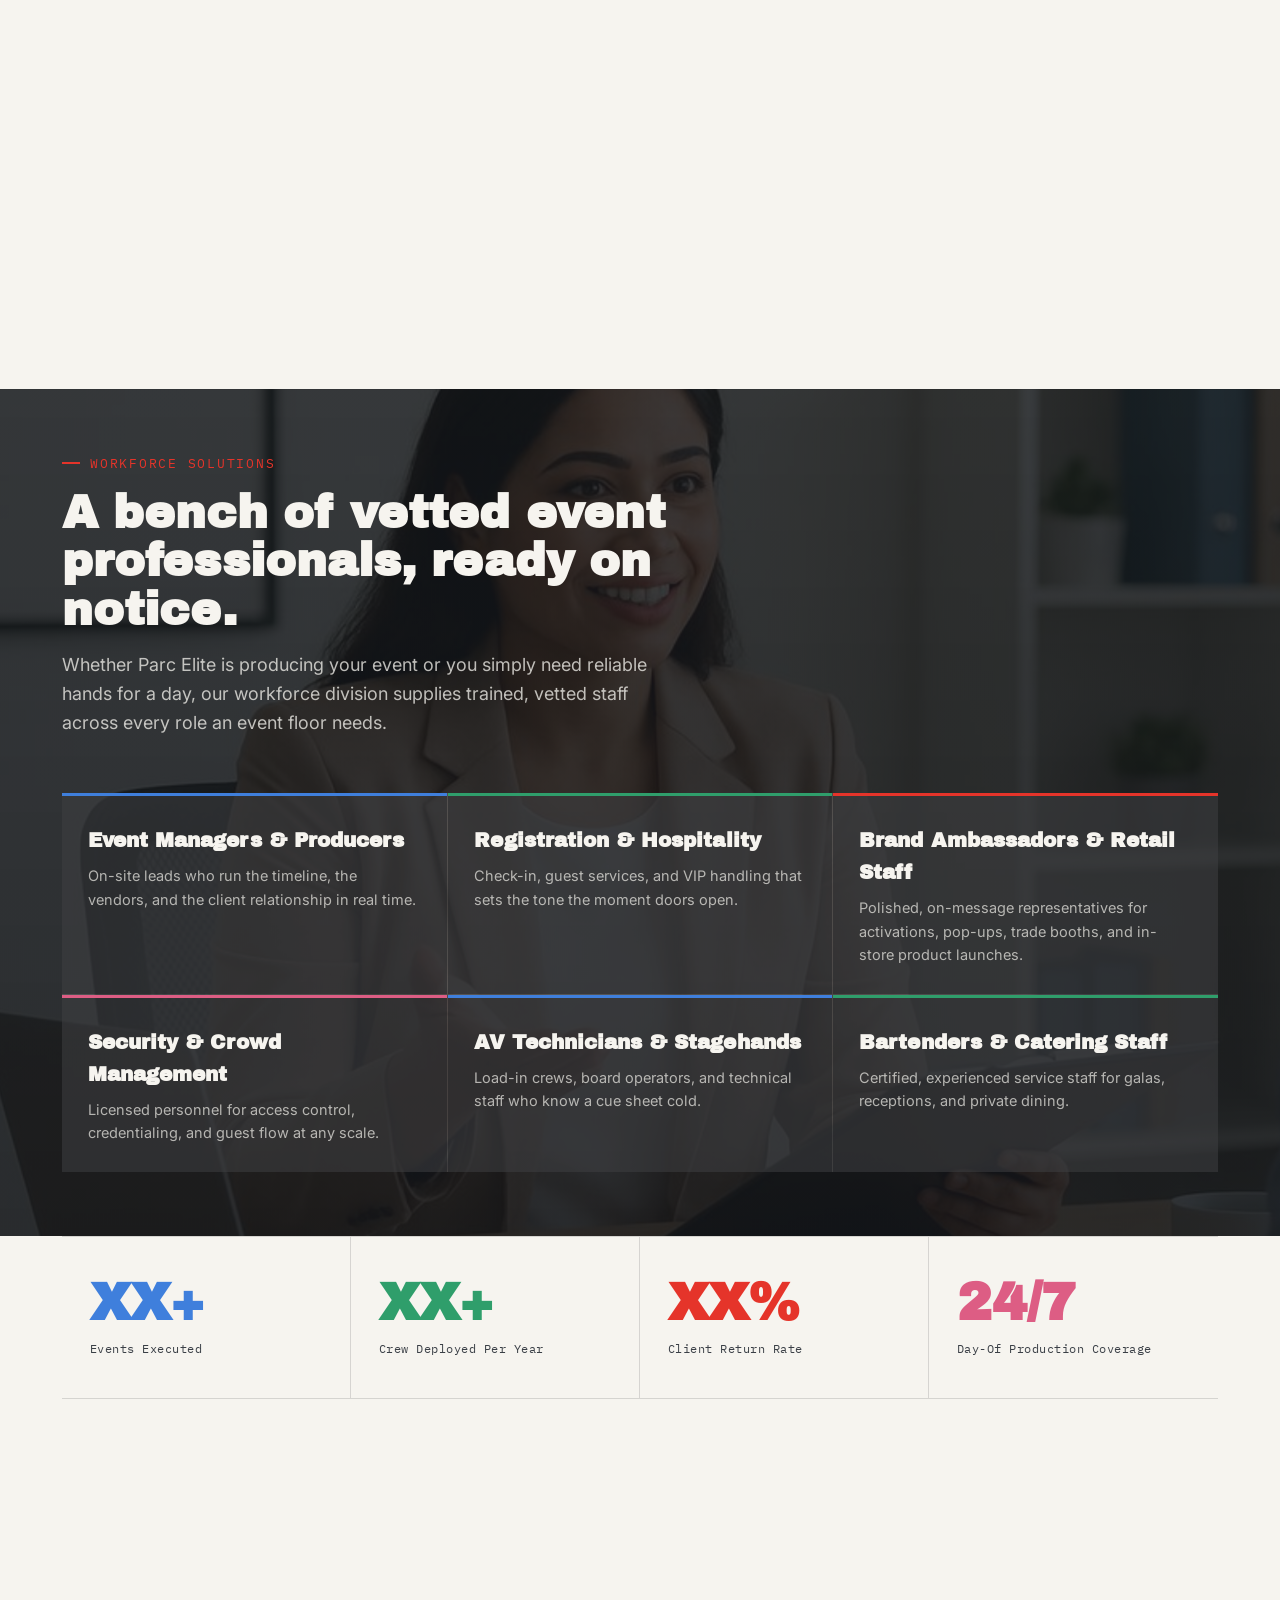
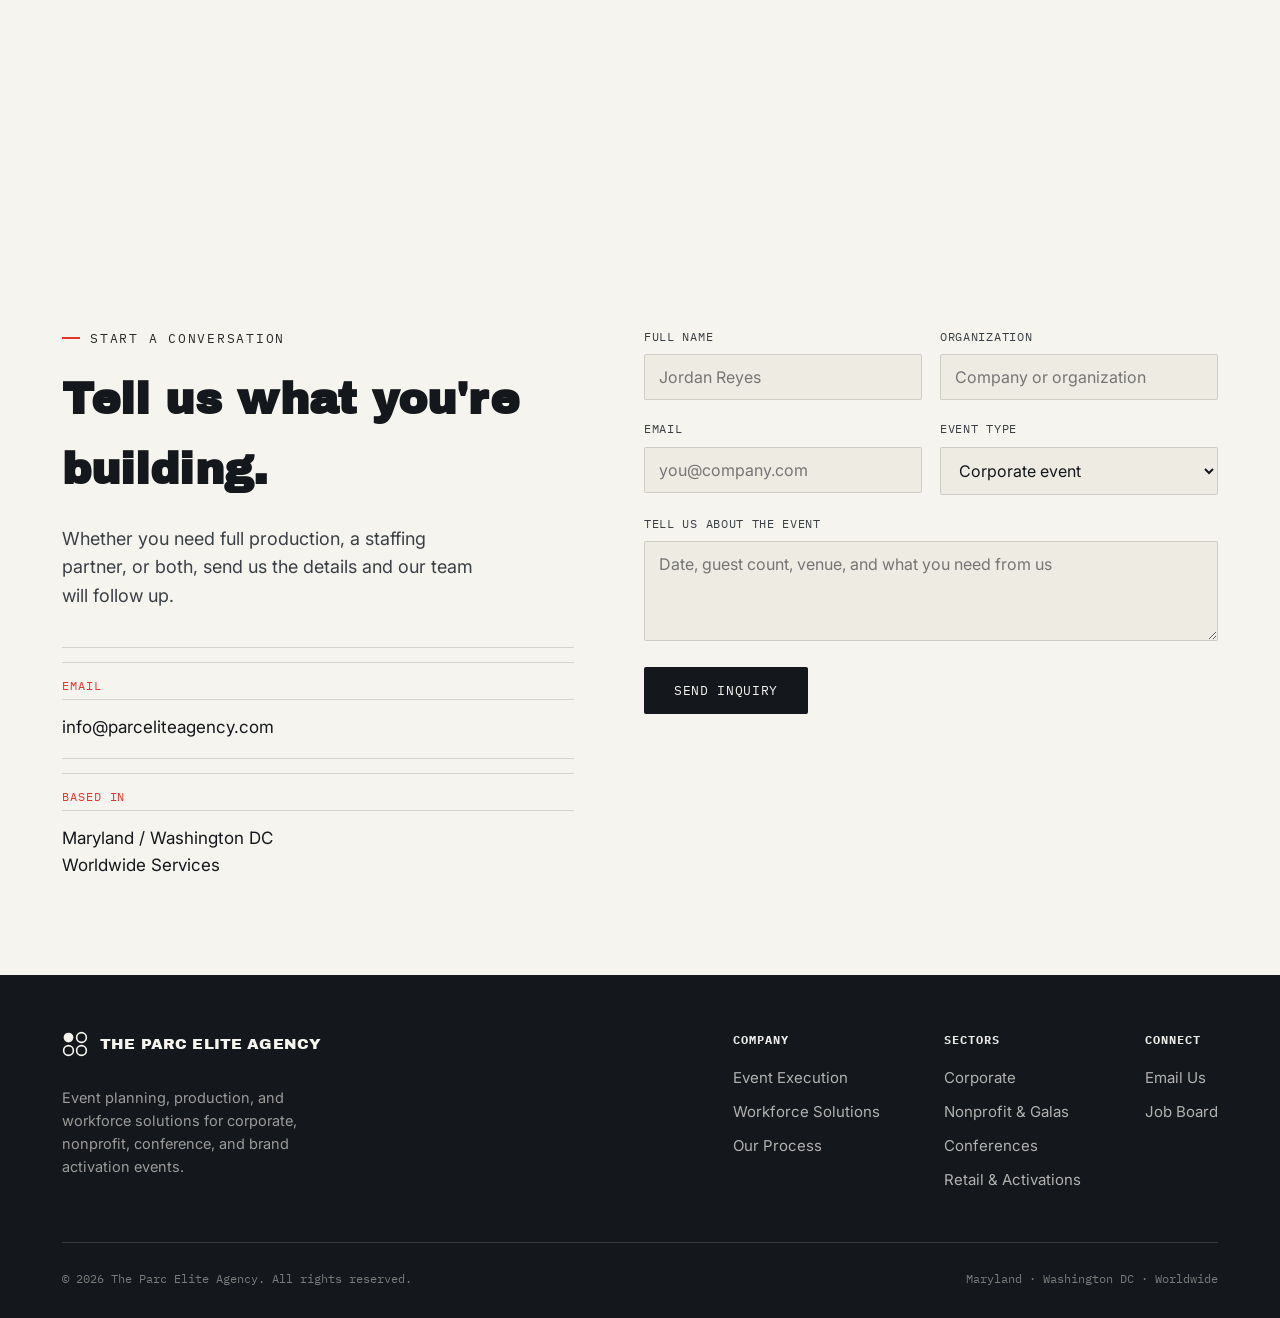
==== commit c90938b9: "Rebrand: new logo mark, Archivo Black headings, red accent color Replaces gold accent with red, swit" ====
--- a/index.html
+++ b/index.html
@@ -7,7 +7,7 @@
 <meta name="description" content="The Parc Elite Agency plans and executes corporate, nonprofit, conference, and brand activation events — and staffs the crews that run them. Based in Maryland/Washington DC, serving clients worldwide.">
 <link rel="preconnect" href="https://fonts.googleapis.com">
 <link rel="preconnect" href="https://fonts.gstatic.com" crossorigin>
-<link href="https://fonts.googleapis.com/css2?family=Sora:wght@600;700;800&family=Inter:wght@400;500;600&family=IBM+Plex+Mono:wght@400;500;600&display=swap" rel="stylesheet">
+<link href="https://fonts.googleapis.com/css2?family=Archivo+Black&family=Inter:wght@400;500;600&family=IBM+Plex+Mono:wght@400;500;600&display=swap" rel="stylesheet">
 <link rel="stylesheet" href="styles.css">
 </head>
 <body>
@@ -15,7 +15,13 @@
 <header>
   <div class="nav">
     <a class="logo" href="#top">
-      <span class="logo-text">PARC ELITE<span>AGENCY</span></span>
+      <svg class="logo-mark" viewBox="0 0 32 32" width="26" height="26" aria-hidden="true">
+        <circle cx="8" cy="8" r="6" fill="currentColor"/>
+        <circle cx="24" cy="8" r="6" fill="none" stroke="currentColor" stroke-width="2"/>
+        <circle cx="8" cy="24" r="6" fill="none" stroke="currentColor" stroke-width="2"/>
+        <circle cx="24" cy="24" r="6" fill="none" stroke="currentColor" stroke-width="2"/>
+      </svg>
+      <span class="logo-text">THE PARC ELITE AGENCY</span>
     </a>
     <nav class="links">
       <a href="#services">Services</a>
@@ -314,7 +320,13 @@
     <div class="foot-top">
       <div class="foot-brand">
         <a class="logo" href="#top" style="margin-bottom:14px; display:inline-flex;">
-          <span class="logo-text">PARC ELITE<span>AGENCY</span></span>
+          <svg class="logo-mark" viewBox="0 0 32 32" width="26" height="26" aria-hidden="true">
+        <circle cx="8" cy="8" r="6" fill="currentColor"/>
+        <circle cx="24" cy="8" r="6" fill="none" stroke="currentColor" stroke-width="2"/>
+        <circle cx="8" cy="24" r="6" fill="none" stroke="currentColor" stroke-width="2"/>
+        <circle cx="24" cy="24" r="6" fill="none" stroke="currentColor" stroke-width="2"/>
+      </svg>
+      <span class="logo-text">THE PARC ELITE AGENCY</span>
         </a>
         <p style="max-width:280px; font-size:14.5px; color:rgba(246,244,239,0.6);">Event planning, production, and workforce solutions for corporate, nonprofit, conference, and brand activation events.</p>
       </div>
--- a/styles.css
+++ b/styles.css
@@ -8,14 +8,14 @@
   --emerald:#2b2b2b;
   --emerald-bright:#3a3a3a;
   --crimson:#000000;
-  --pop-gold:#dba52c;
+  --pop-gold:#e5342a;
   --pop-pink:#dd5d84;
   --pop-green:#2f9e6b;
   --pop-blue:#3f7fdc;
   --pop-amber:#d9772e;
   --line: rgba(20,23,27,0.14);
   --line-soft: rgba(20,23,27,0.08);
-  --display: "Sora", sans-serif;
+  --display: "Archivo Black", sans-serif;
   --body: "Inter", sans-serif;
   --mono: "IBM Plex Mono", monospace;
 }
@@ -102,22 +102,14 @@
   gap:12px;
   text-decoration:none;
 }
+.logo-mark{ flex-shrink:0; color:var(--ink); }
 .logo-text{
   font-family:var(--display);
-  font-weight:800;
-  font-size:19px;
+  font-weight:400;
+  font-size:15px;
   letter-spacing:0.01em;
   line-height:1;
   color:var(--ink);
-}
-.logo-text span{
-  display:block;
-  font-family:var(--mono);
-  font-weight:400;
-  font-size:9.5px;
-  letter-spacing:0.22em;
-  color:var(--ink-soft);
-  margin-top:3px;
 }
 nav.links{
   display:flex;
@@ -235,7 +227,7 @@
 
 .hero .btn{ border-radius:999px; padding:16px 30px; }
 .hero .btn-solid{ background:var(--pop-gold); color:var(--ink); border-color:var(--pop-gold); }
-.hero .btn-solid:hover{ background:#c4901f; border-color:#c4901f; }
+.hero .btn-solid:hover{ background:#b8291f; border-color:#b8291f; }
 .hero .btn-line{ background:transparent; color:#fff; border-color:rgba(255,255,255,0.55); }
 .hero .btn-line:hover{ background:rgba(255,255,255,0.14); }
 
@@ -661,7 +653,7 @@
   border-bottom:1px solid rgba(246,244,239,0.15);
 }
 .foot-brand .logo-text{ color:var(--paper); }
-.foot-brand .logo-text span{ color:rgba(246,244,239,0.55); }
+.foot-brand .logo-mark{ color:var(--paper); }
 .foot-cols{ display:flex; gap:64px; flex-wrap:wrap; }
 .foot-col h5{
   font-family:var(--mono);
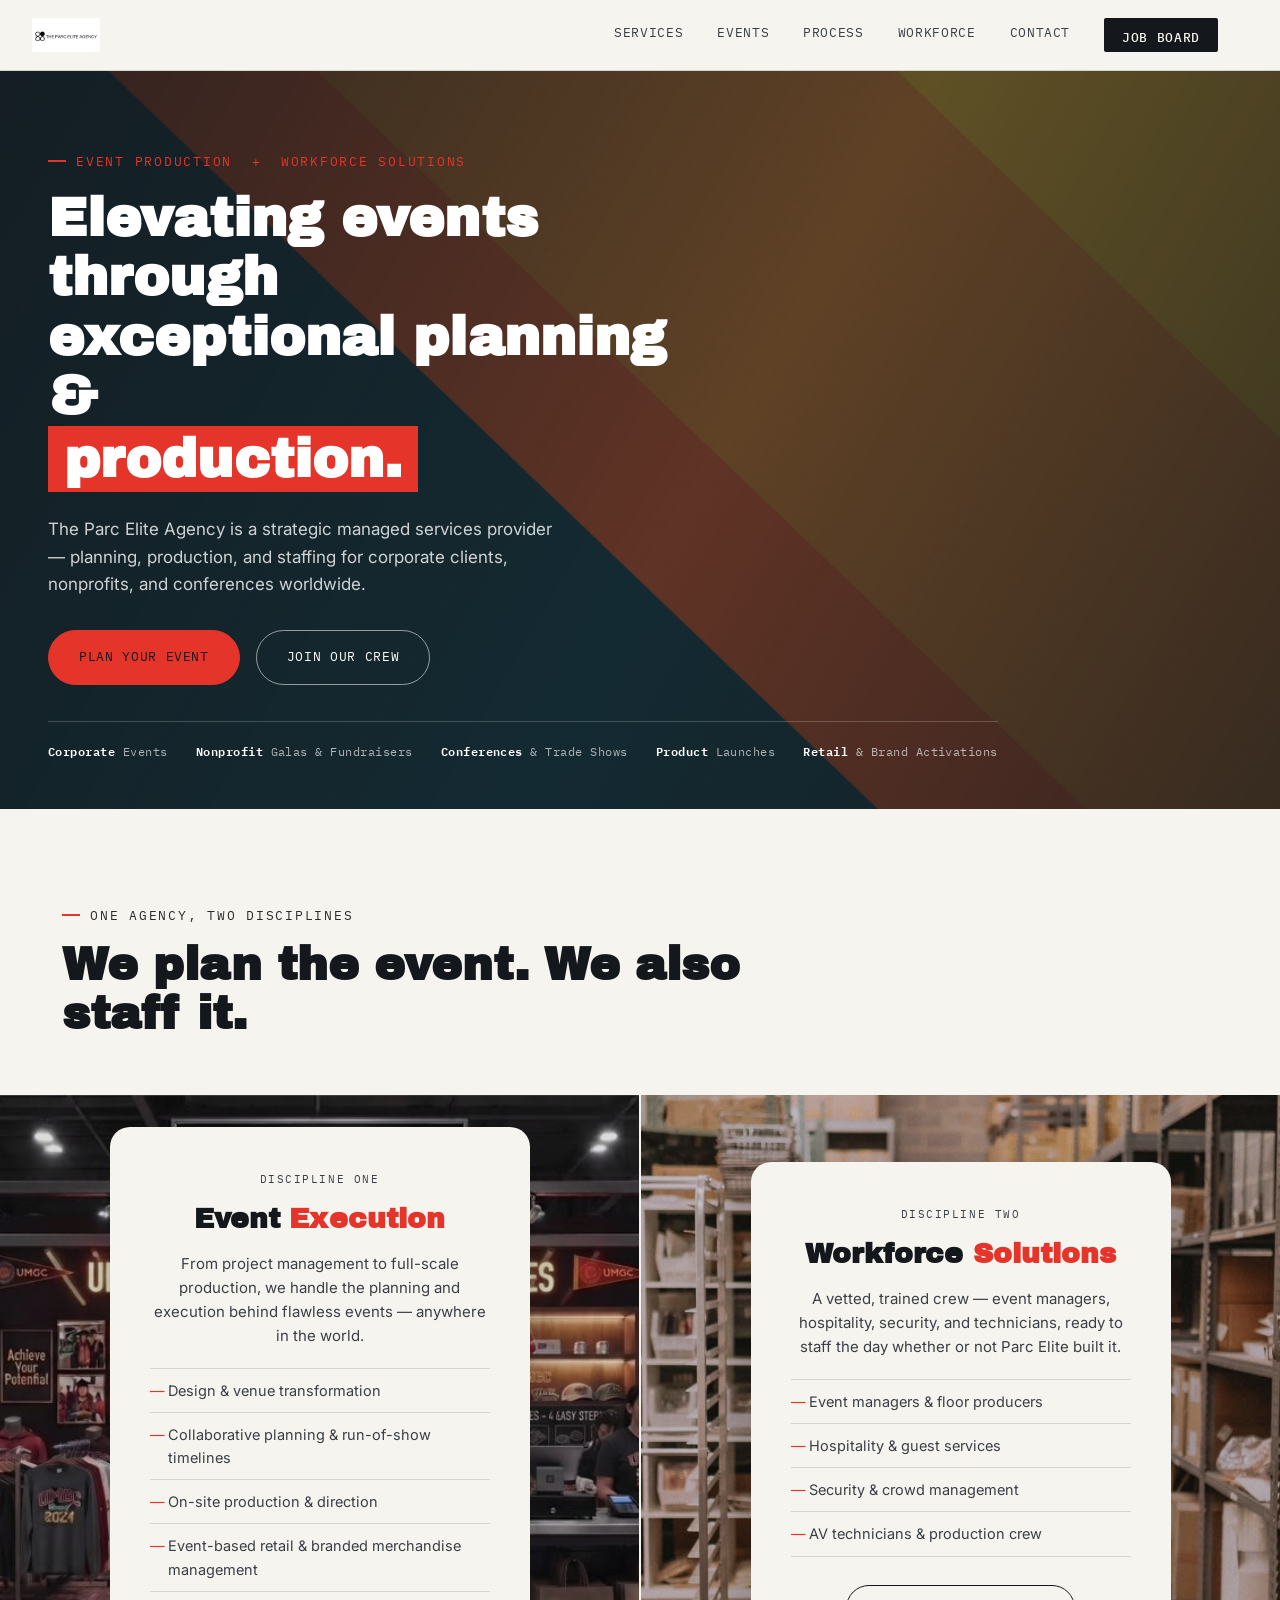
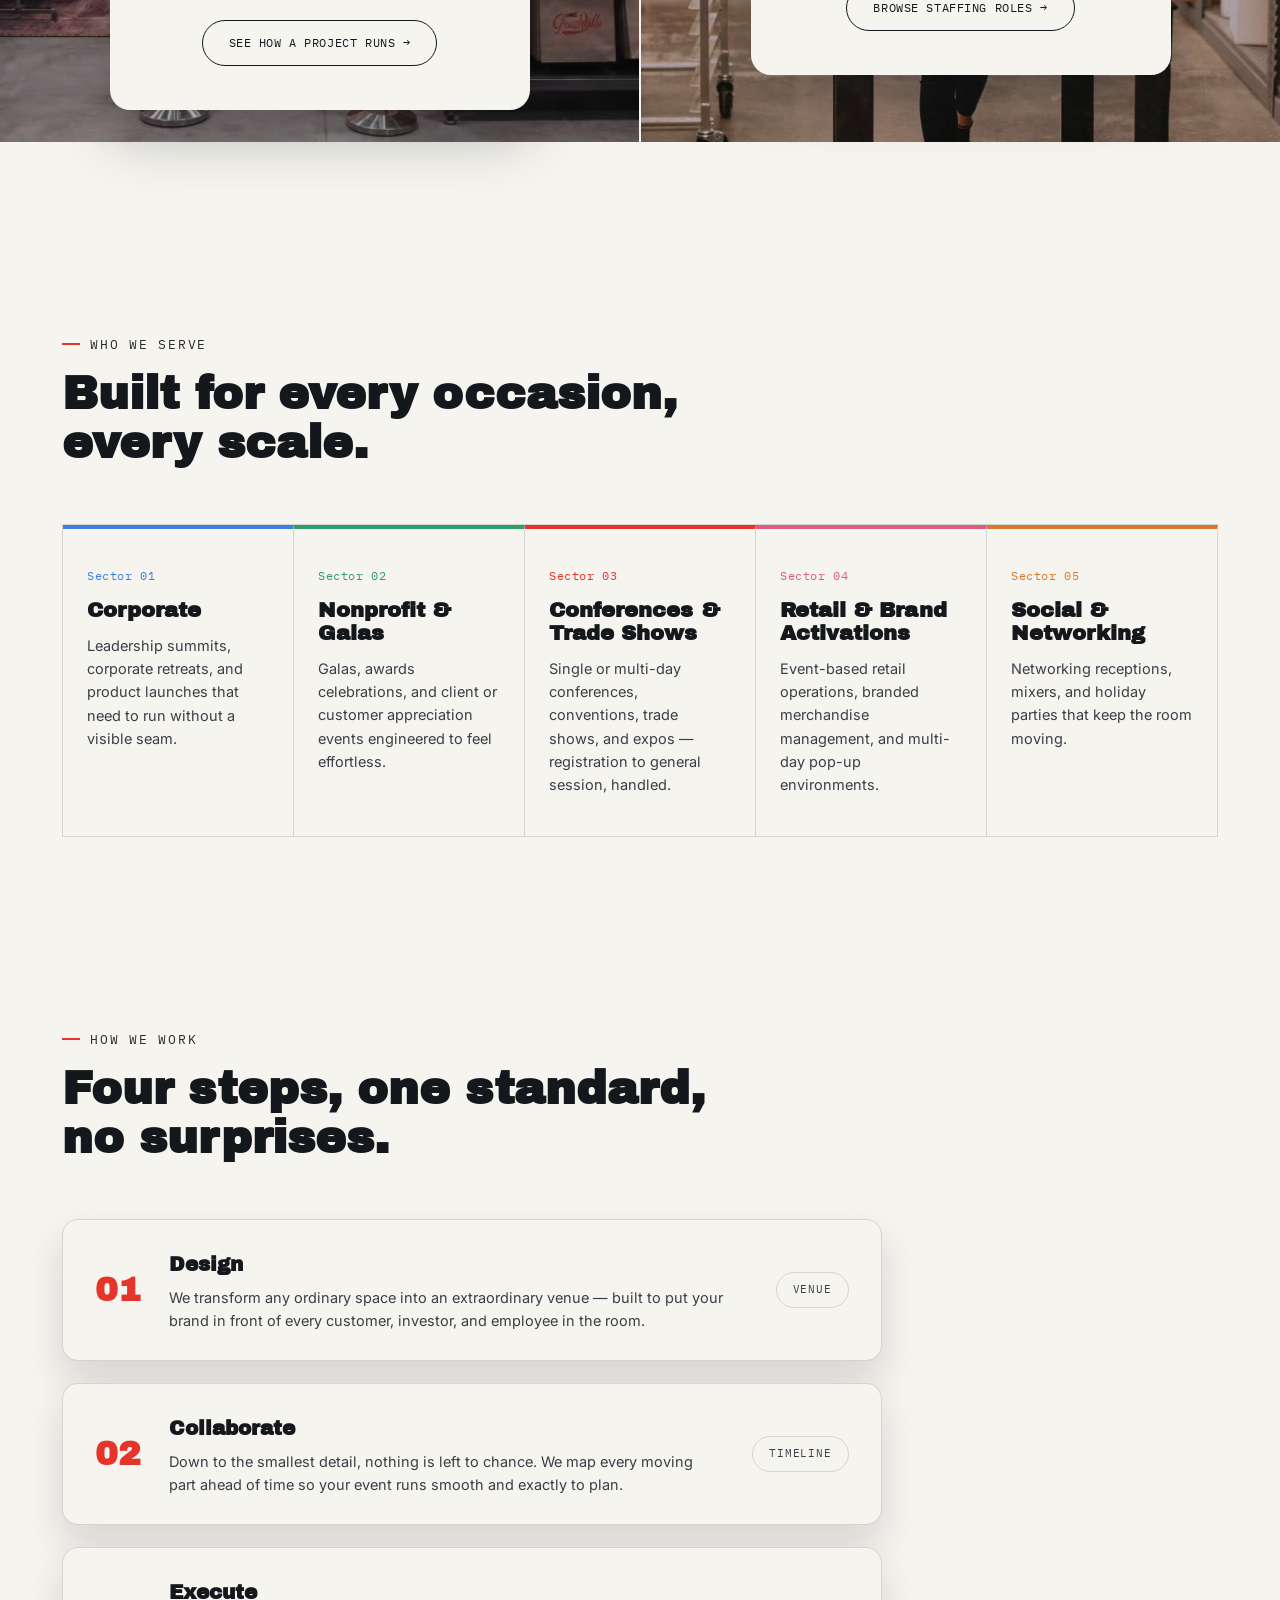
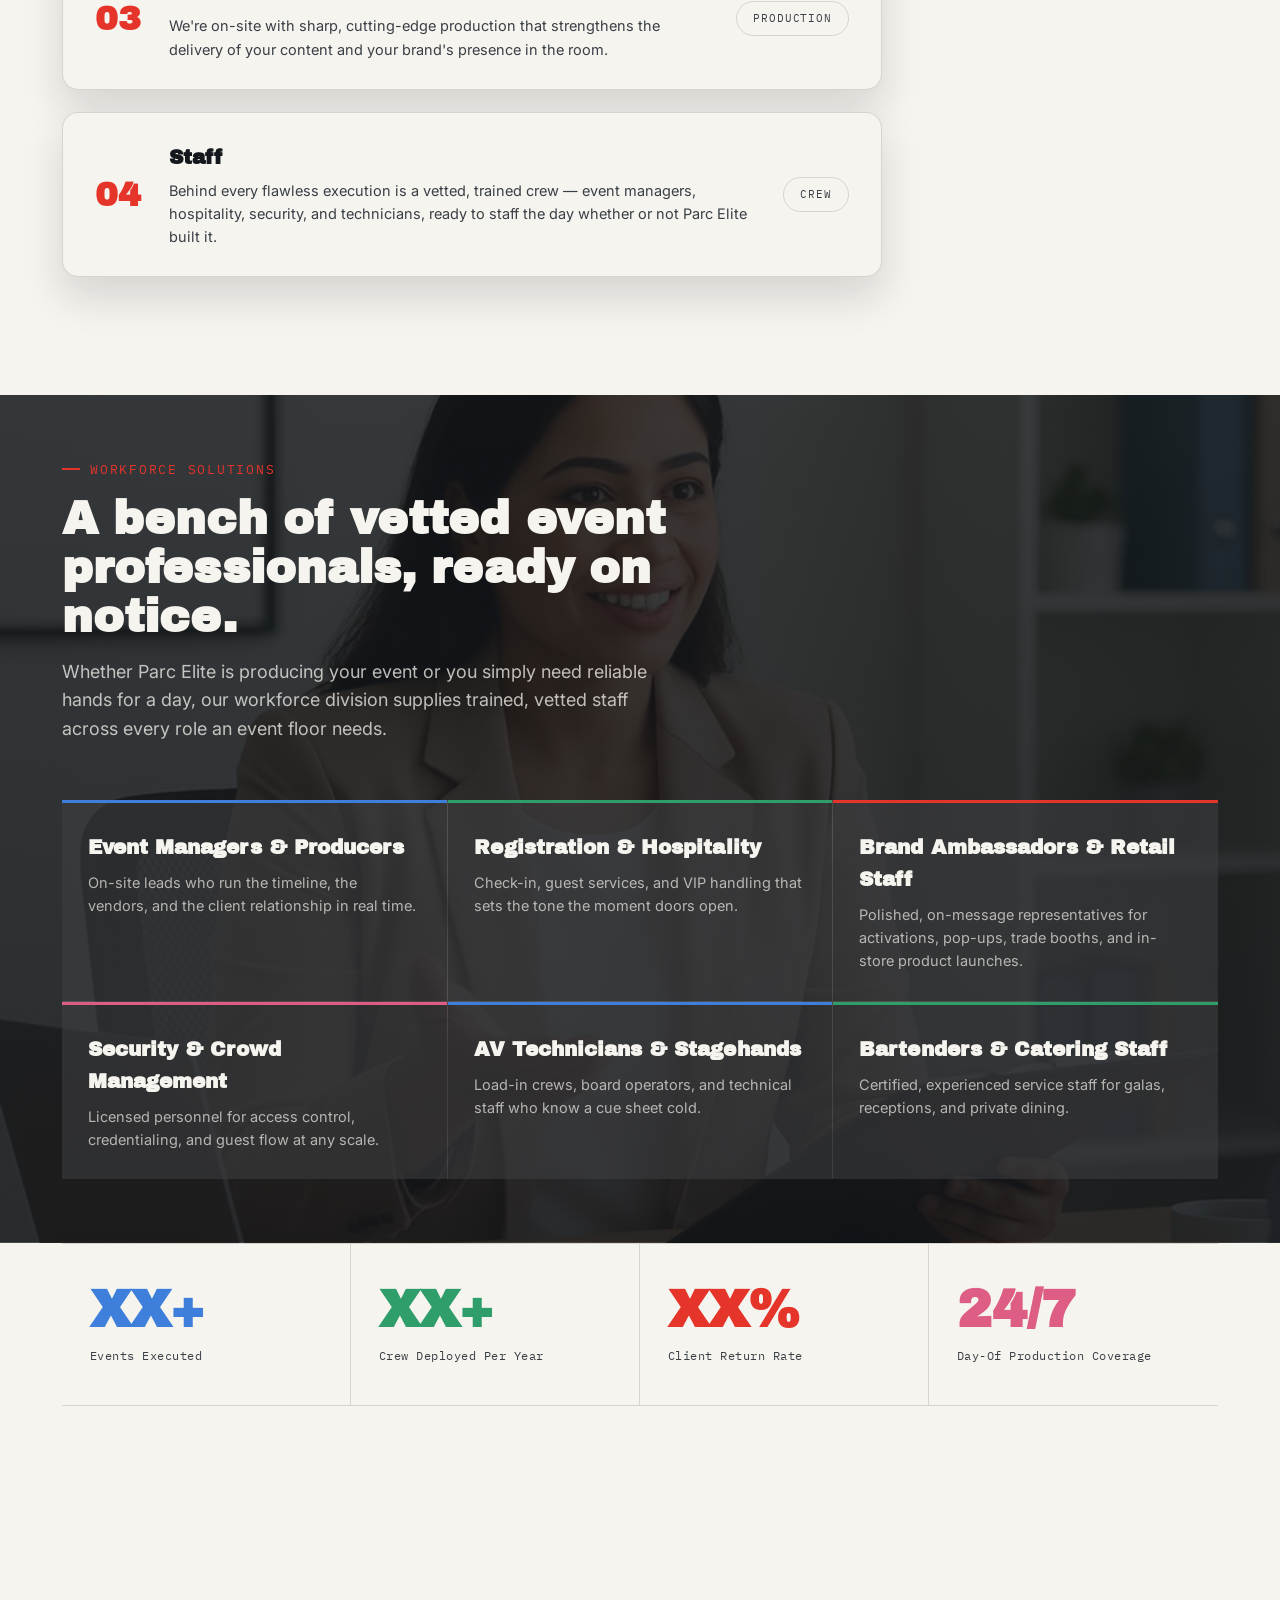
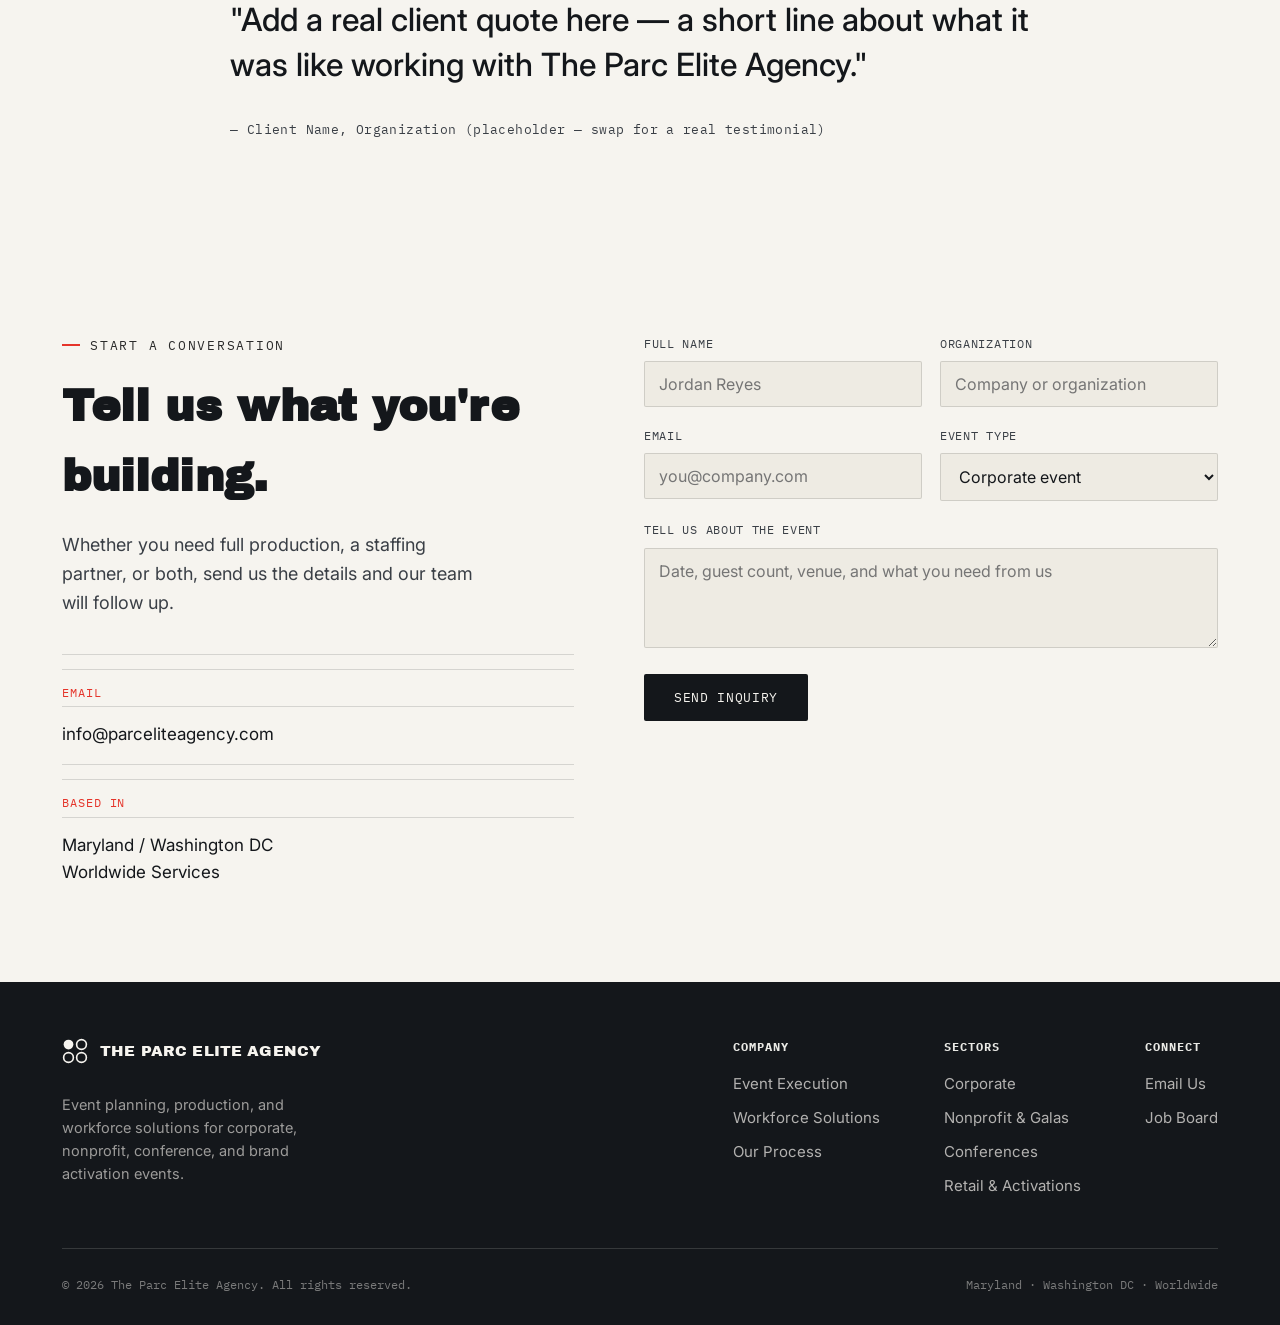
==== commit 478fcce3: "Use real logo and client photos Swap header logo for the official Parc Elite Agency logo image, and " ====
--- a/index.html
+++ b/index.html
@@ -15,13 +15,7 @@
 <header>
   <div class="nav">
     <a class="logo" href="#top">
-      <svg class="logo-mark" viewBox="0 0 32 32" width="26" height="26" aria-hidden="true">
-        <circle cx="8" cy="8" r="6" fill="currentColor"/>
-        <circle cx="24" cy="8" r="6" fill="none" stroke="currentColor" stroke-width="2"/>
-        <circle cx="8" cy="24" r="6" fill="none" stroke="currentColor" stroke-width="2"/>
-        <circle cx="24" cy="24" r="6" fill="none" stroke="currentColor" stroke-width="2"/>
-      </svg>
-      <span class="logo-text">THE PARC ELITE AGENCY</span>
+      <img class="logo-img" src="images/logo.jpeg" alt="The Parc Elite Agency">
     </a>
     <nav class="links">
       <a href="#services">Services</a>
@@ -71,7 +65,7 @@
       </div>
     </div>
     <div class="photo-cards reveal">
-      <div class="photo-card-wrap" style="background-image:url('images/execution-card.jpg')">
+      <div class="photo-card-wrap" style="background-image:url('images/event-retail.jpg')">
         <div class="photo-card">
           <div class="tag">Discipline One</div>
           <h3>Event <em>Execution</em></h3>
@@ -85,7 +79,7 @@
           <a class="pill-btn" href="#process">See How A Project Runs →</a>
         </div>
       </div>
-      <div class="photo-card-wrap" style="background-image:url('images/workforce-card.jpg')">
+      <div class="photo-card-wrap" style="background-image:url('images/fulfillment.jpg')">
         <div class="photo-card">
           <div class="tag">Discipline Two</div>
           <h3>Workforce <em>Solutions</em></h3>
--- a/styles.css
+++ b/styles.css
@@ -103,6 +103,7 @@
   text-decoration:none;
 }
 .logo-mark{ flex-shrink:0; color:var(--ink); }
+.logo-img{ height:34px; width:auto; }
 .logo-text{
   font-family:var(--display);
   font-weight:400;
@@ -193,7 +194,11 @@
 }
 .hero h1 em{
   font-style:normal;
-  color:var(--pop-gold);
+  display:inline-block;
+  background:var(--pop-gold);
+  color:#fff;
+  padding:2px 16px;
+  line-height:1.15;
 }
 .hero-sub{
   font-size:17px;
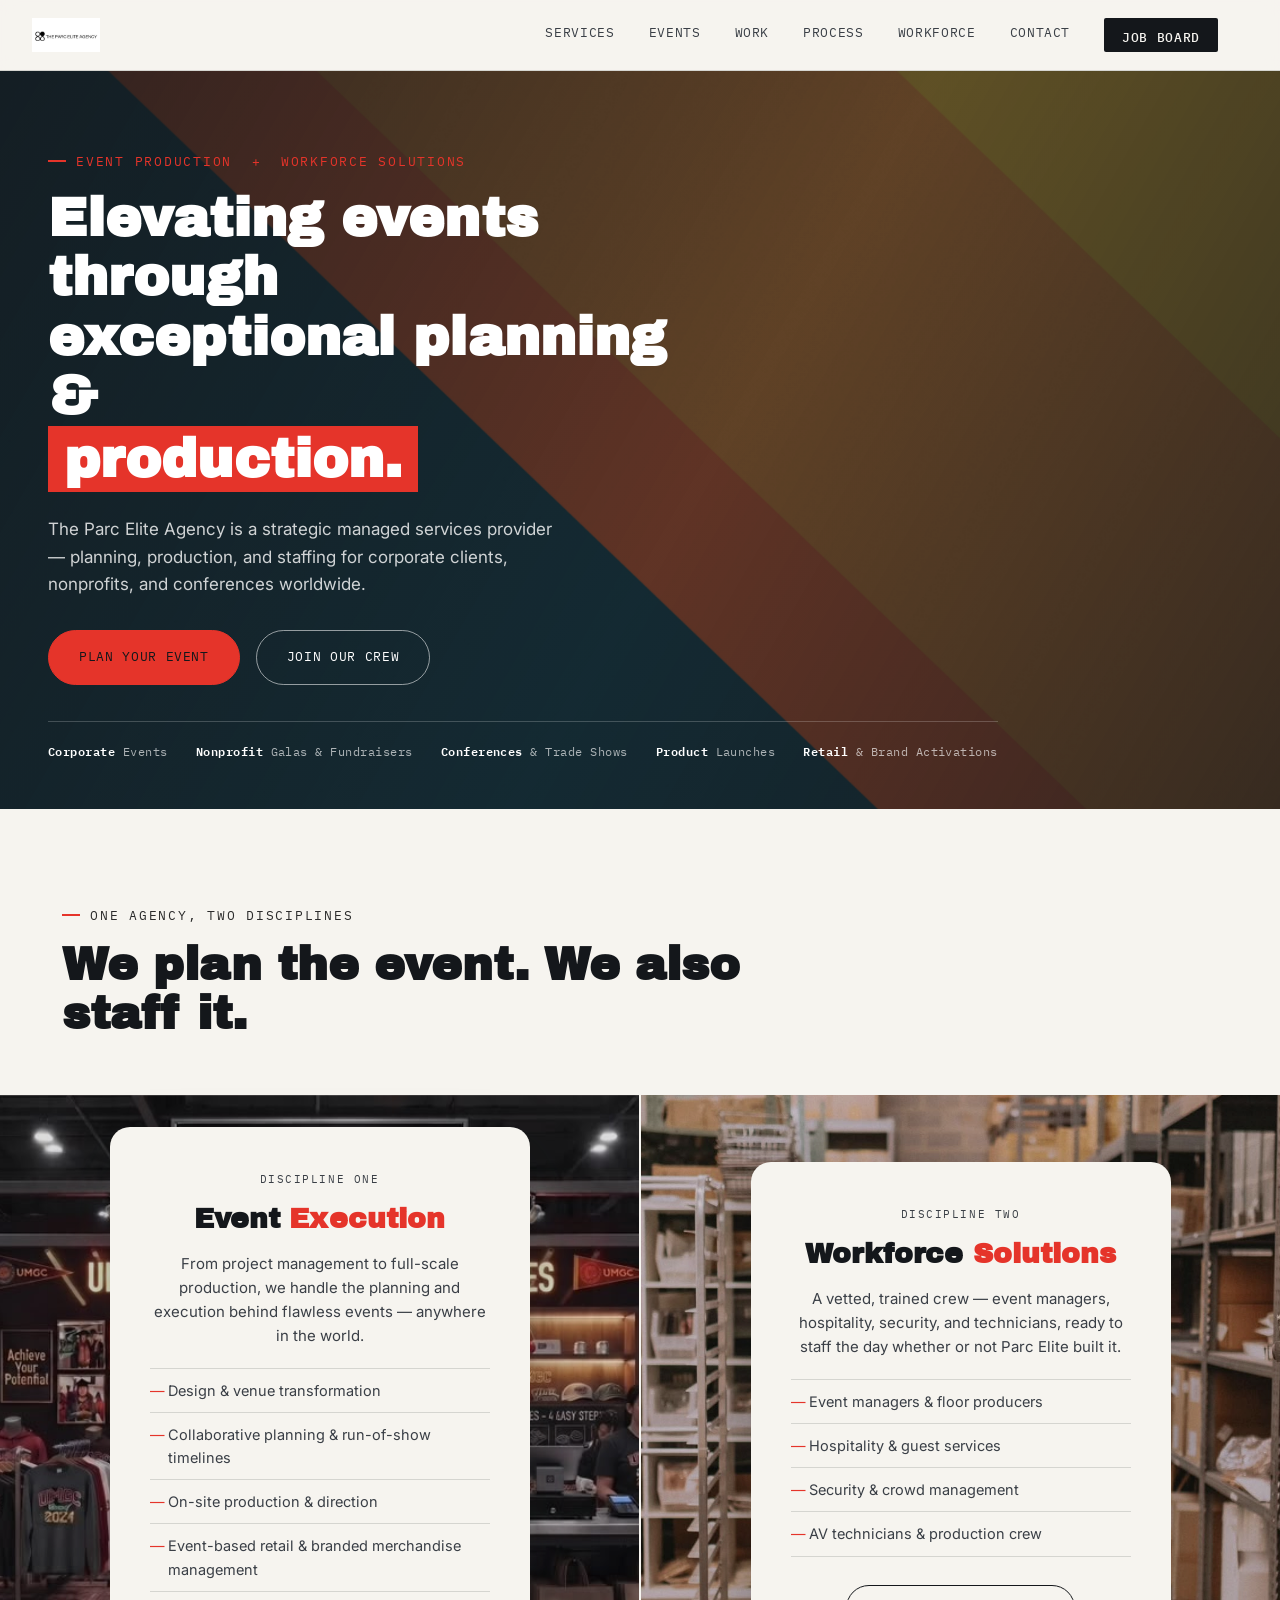
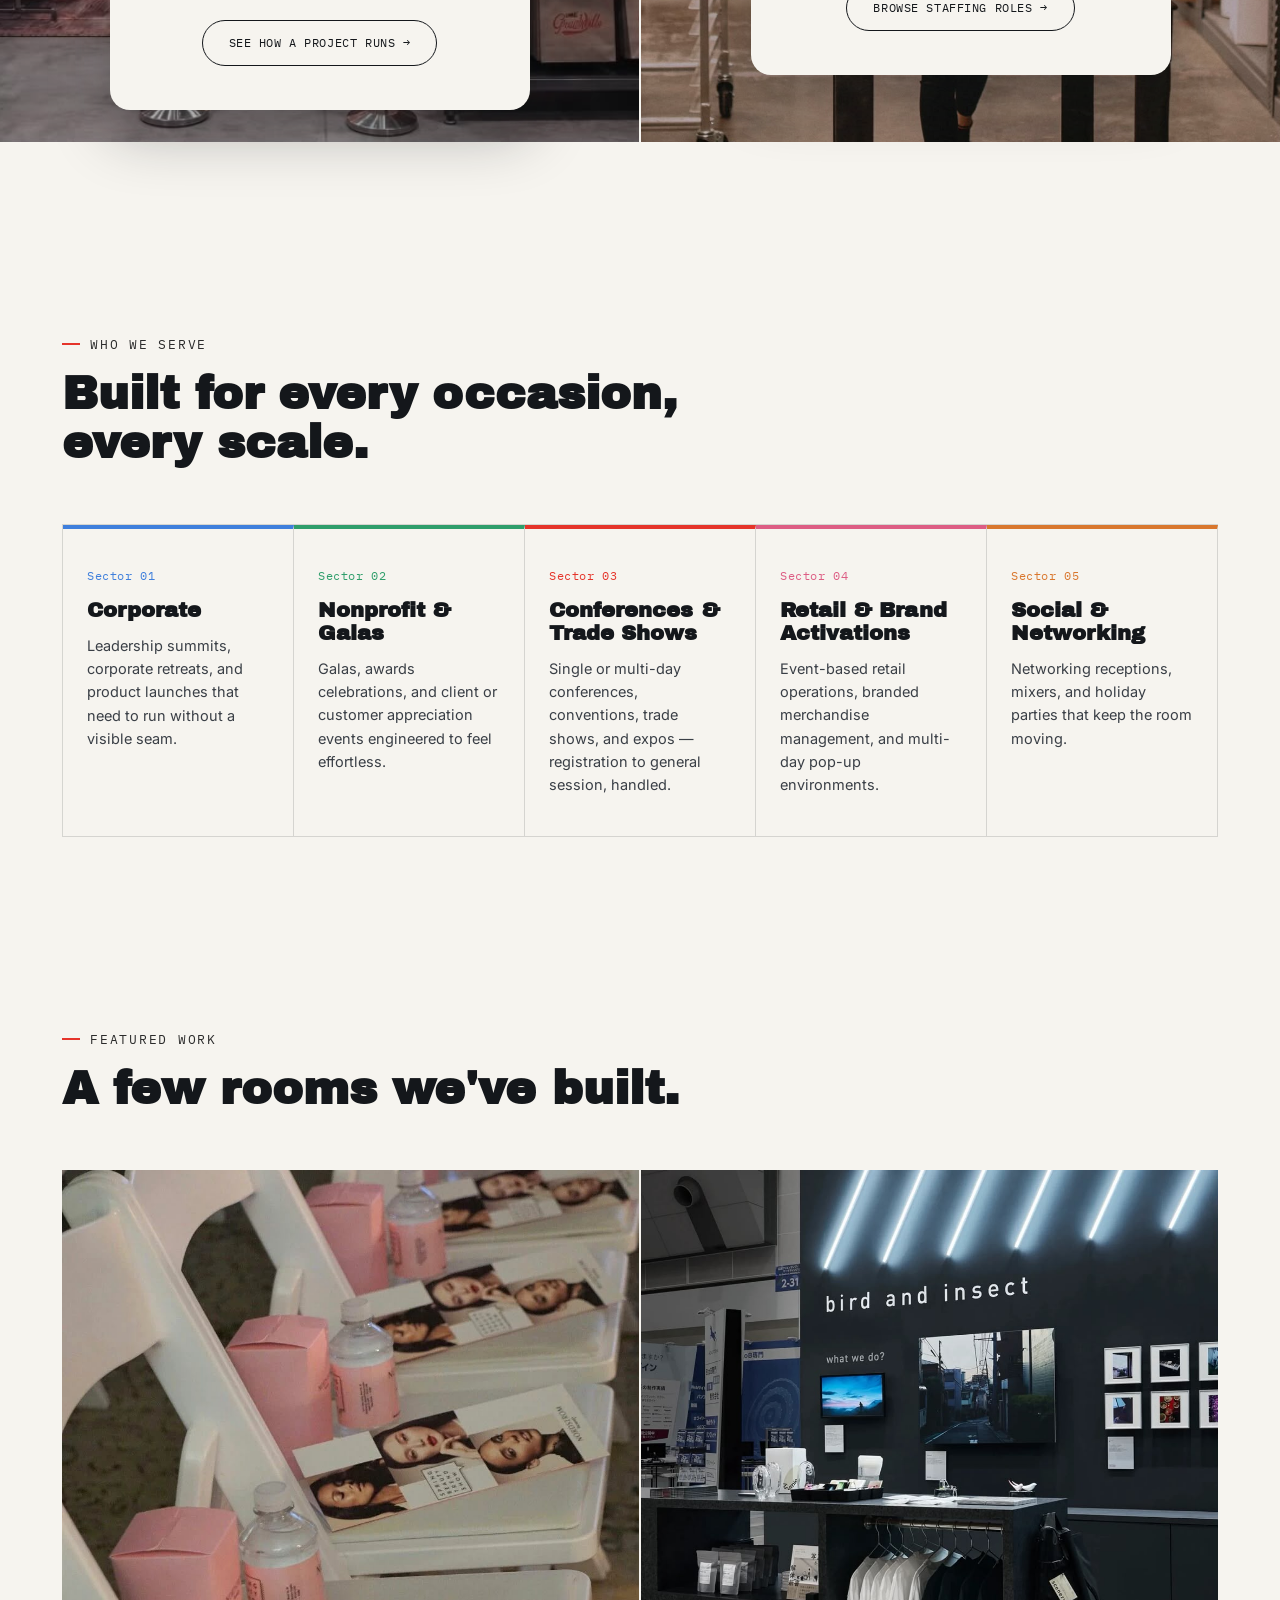
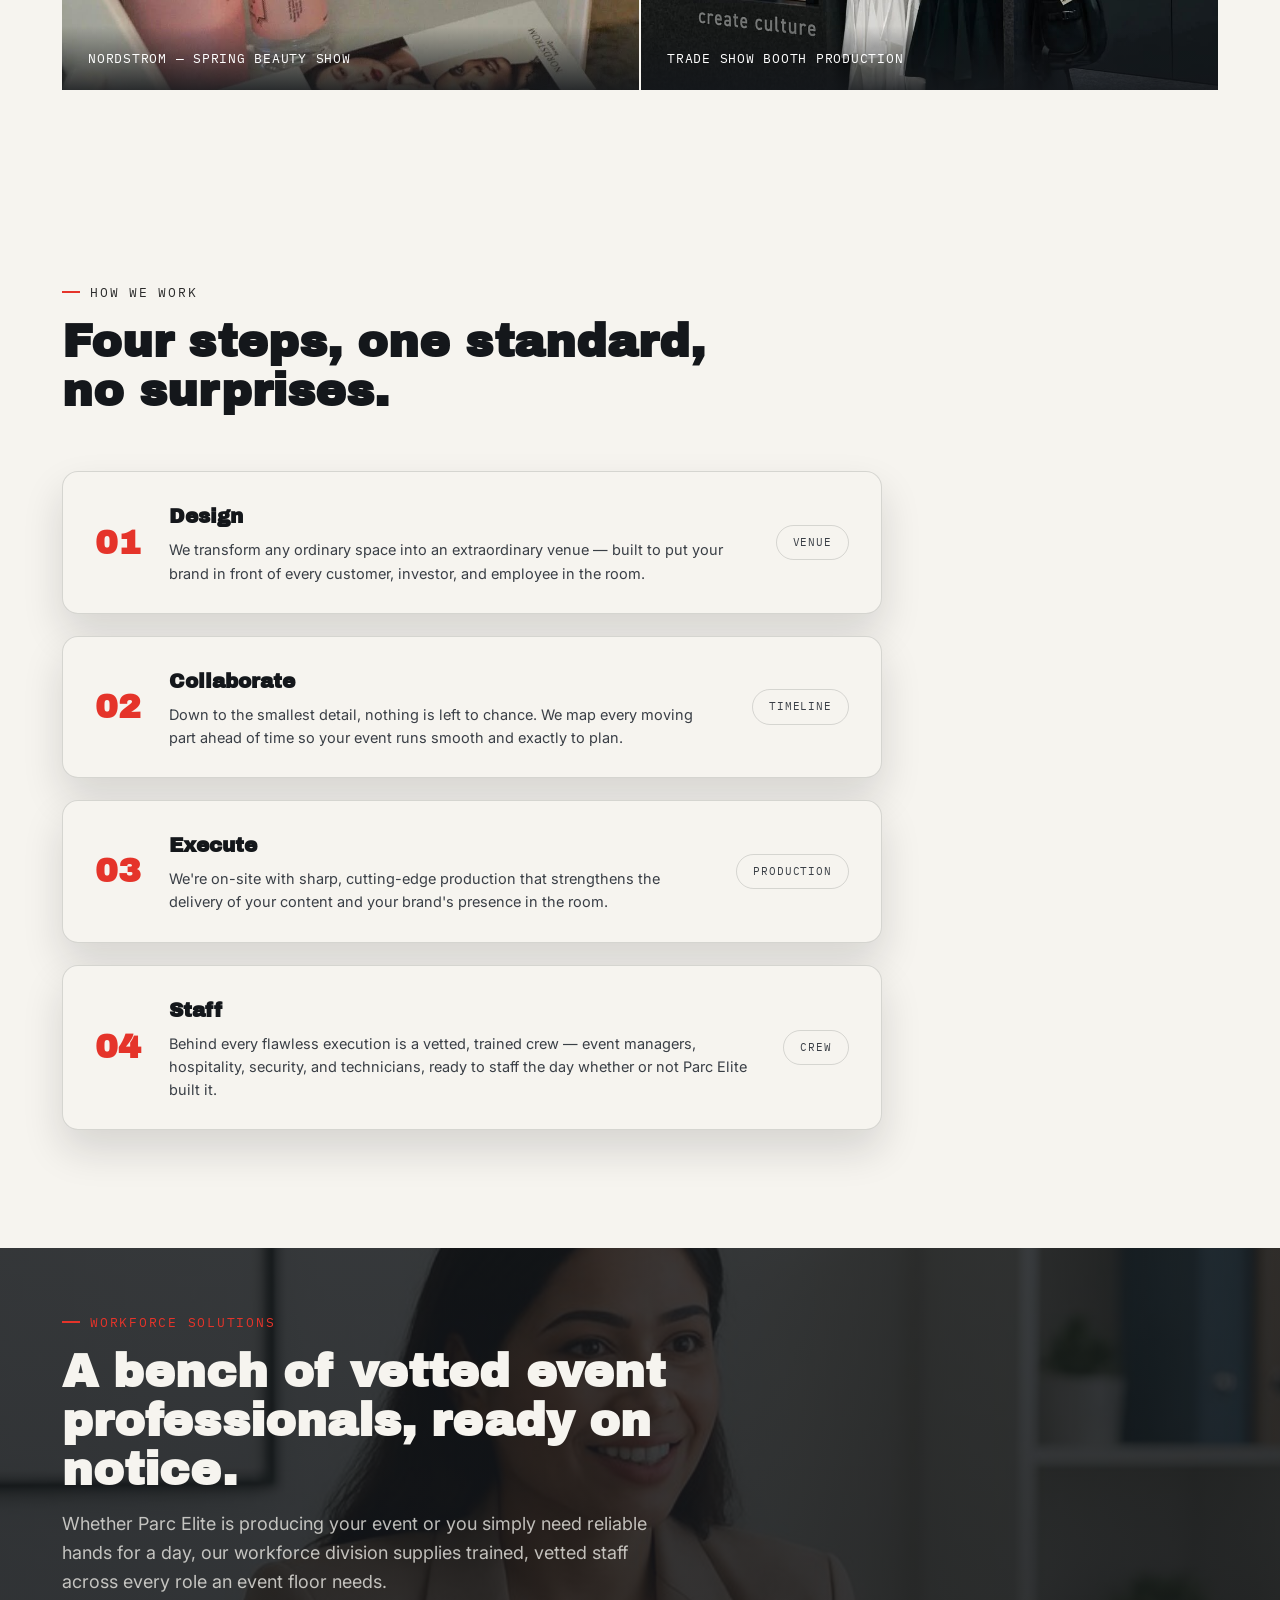
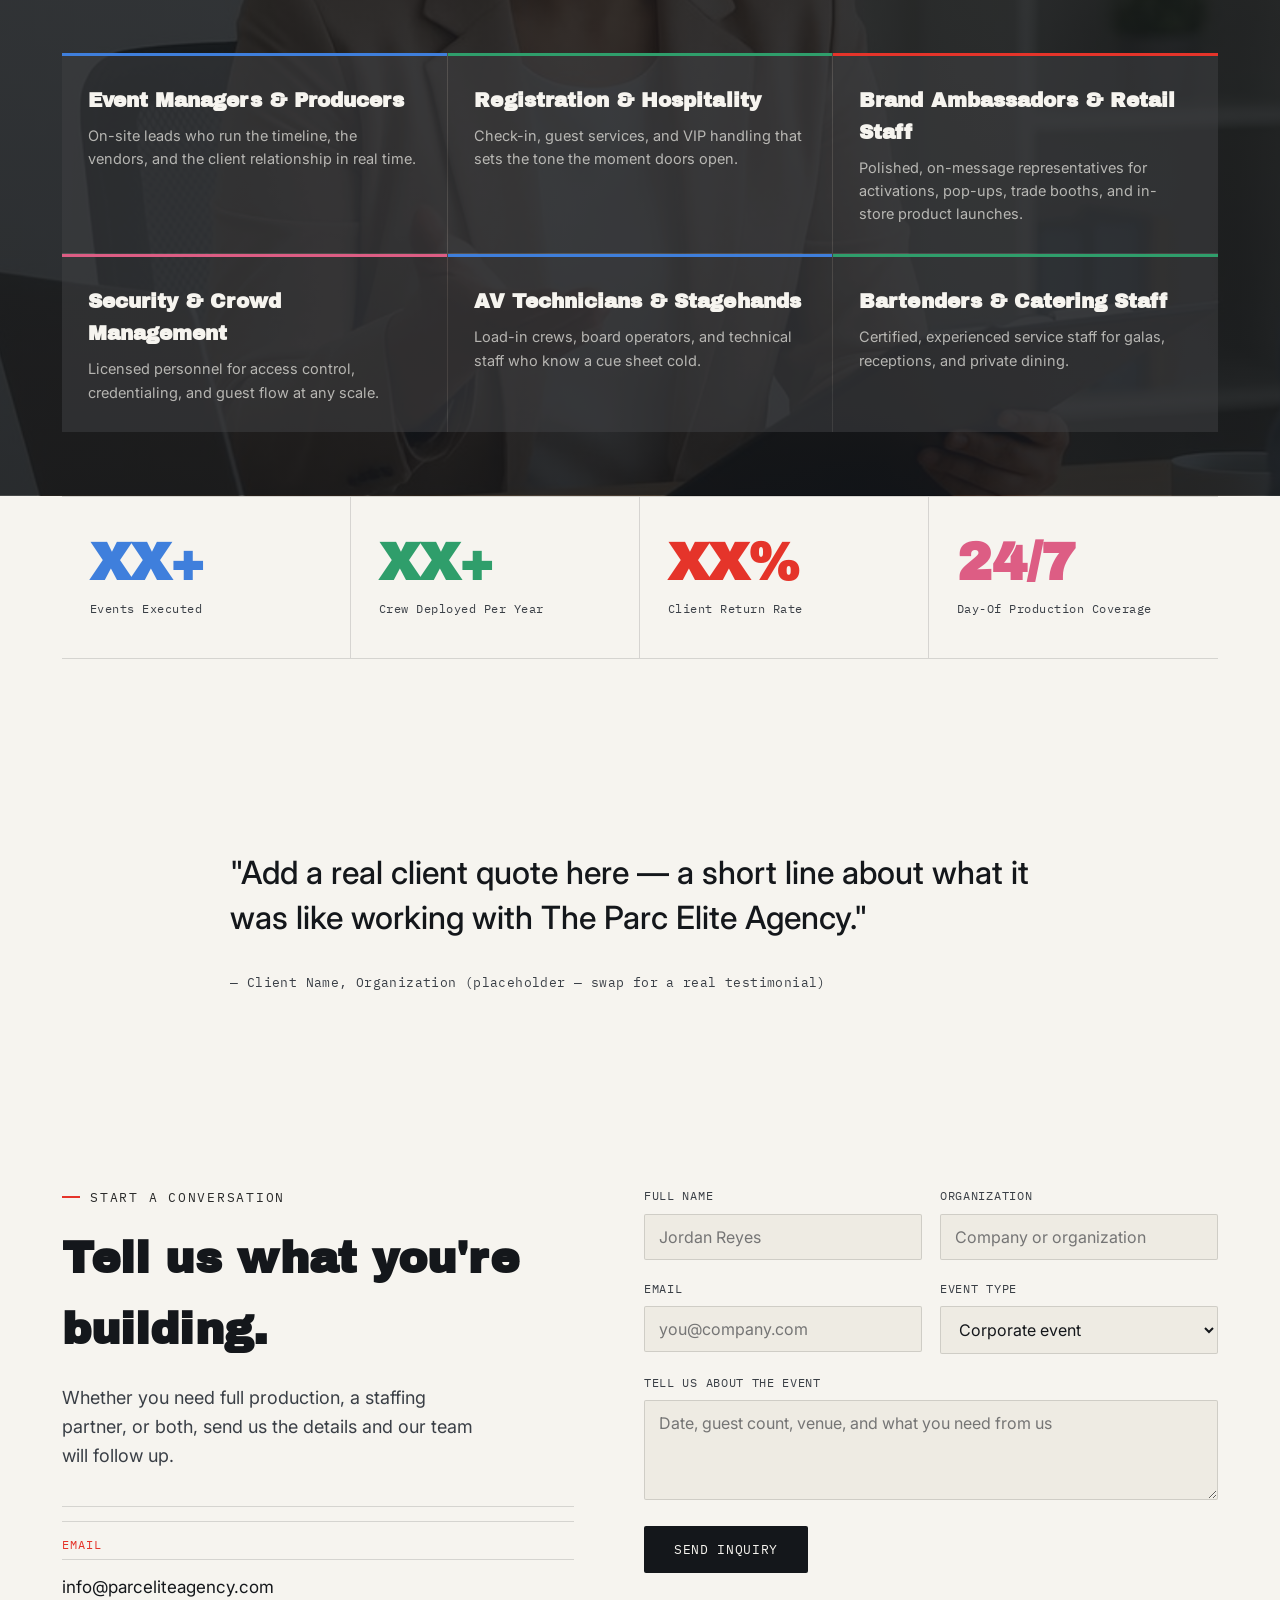
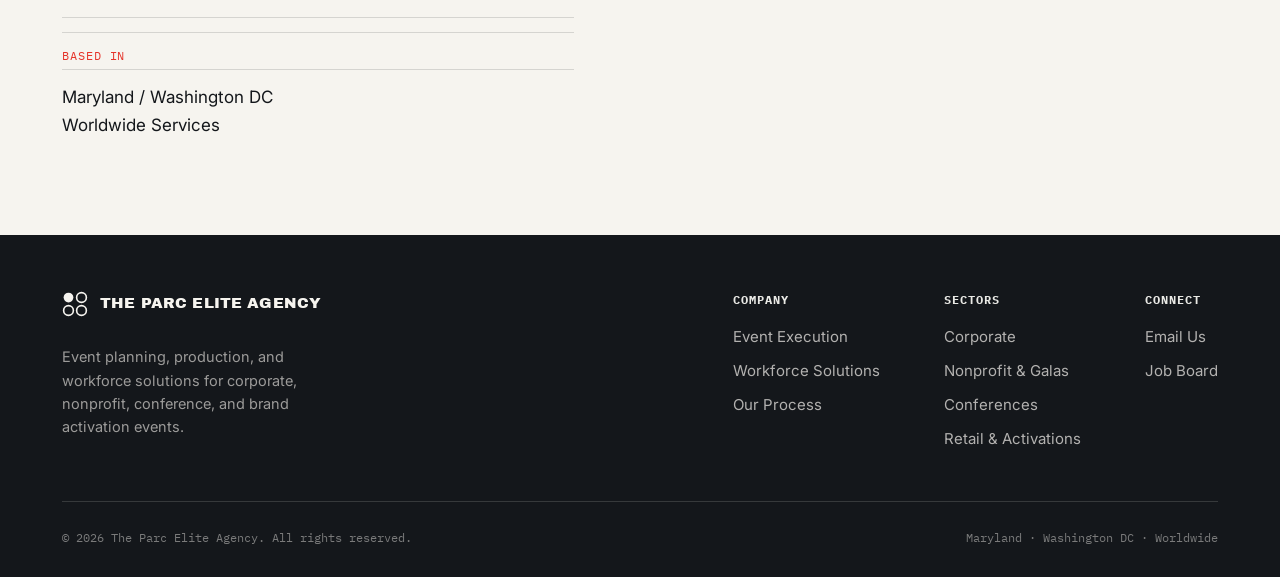
==== commit b88a1925: "Add Featured Work section with Nordstrom and trade show booth photos Skips the two "YOUR BRAND" merc" ====
--- a/index.html
+++ b/index.html
@@ -20,6 +20,7 @@
     <nav class="links">
       <a href="#services">Services</a>
       <a href="#events">Events</a>
+      <a href="#work">Work</a>
       <a href="#process">Process</a>
       <a href="#workforce">Workforce</a>
       <a href="#contact">Contact</a>
@@ -131,6 +132,28 @@
           <h4>Social &amp; Networking</h4>
           <p>Networking receptions, mixers, and holiday parties that keep the room moving.</p>
         </div>
+      </div>
+    </div>
+  </section>
+
+  <!-- FEATURED WORK -->
+  <section id="work">
+    <div class="wrap">
+      <div class="section-head reveal">
+        <div class="eyebrow">Featured Work</div>
+        <h2>A few rooms we've built.</h2>
+      </div>
+    </div>
+    <div class="wrap">
+      <div class="projects-grid reveal">
+        <figure class="project-photo">
+          <img src="images/nordstrom-event.jpg" alt="Nordstrom Spring Beauty Show guest seating">
+          <figcaption>Nordstrom — Spring Beauty Show</figcaption>
+        </figure>
+        <figure class="project-photo">
+          <img src="images/trade-show-booth.jpg" alt="Custom trade show booth production">
+          <figcaption>Trade Show Booth Production</figcaption>
+        </figure>
       </div>
     </div>
   </section>
--- a/styles.css
+++ b/styles.css
@@ -411,6 +411,34 @@
   margin:0;
 }
 
+/* ---------- FEATURED WORK ---------- */
+.projects-grid{
+  display:grid;
+  grid-template-columns:1fr 1fr;
+  gap:2px;
+}
+.project-photo{
+  position:relative;
+  margin:0;
+}
+.project-photo img{
+  display:block;
+  width:100%;
+  height:520px;
+  object-fit:cover;
+}
+.project-photo figcaption{
+  position:absolute;
+  left:0; right:0; bottom:0;
+  padding:22px 26px;
+  background:linear-gradient(180deg, rgba(20,23,27,0) 0%, rgba(20,23,27,0.85) 100%);
+  color:#fff;
+  font-family:var(--mono);
+  font-size:12.5px;
+  letter-spacing:0.06em;
+  text-transform:uppercase;
+}
+
 /* ---------- CARD STACK / PROCESS (scroll-stacking) ---------- */
 .card-stack{
   max-width:820px;
@@ -690,6 +718,8 @@
 /* ---------- RESPONSIVE ---------- */
 @media (max-width: 900px){
   .photo-cards{ grid-template-columns:1fr; }
+  .projects-grid{ grid-template-columns:1fr; }
+  .project-photo img{ height:360px; }
   .serve-grid{ grid-template-columns:repeat(2,1fr); }
   .roles-grid{ grid-template-columns:repeat(2,1fr); }
   .stats{ grid-template-columns:repeat(2,1fr); }
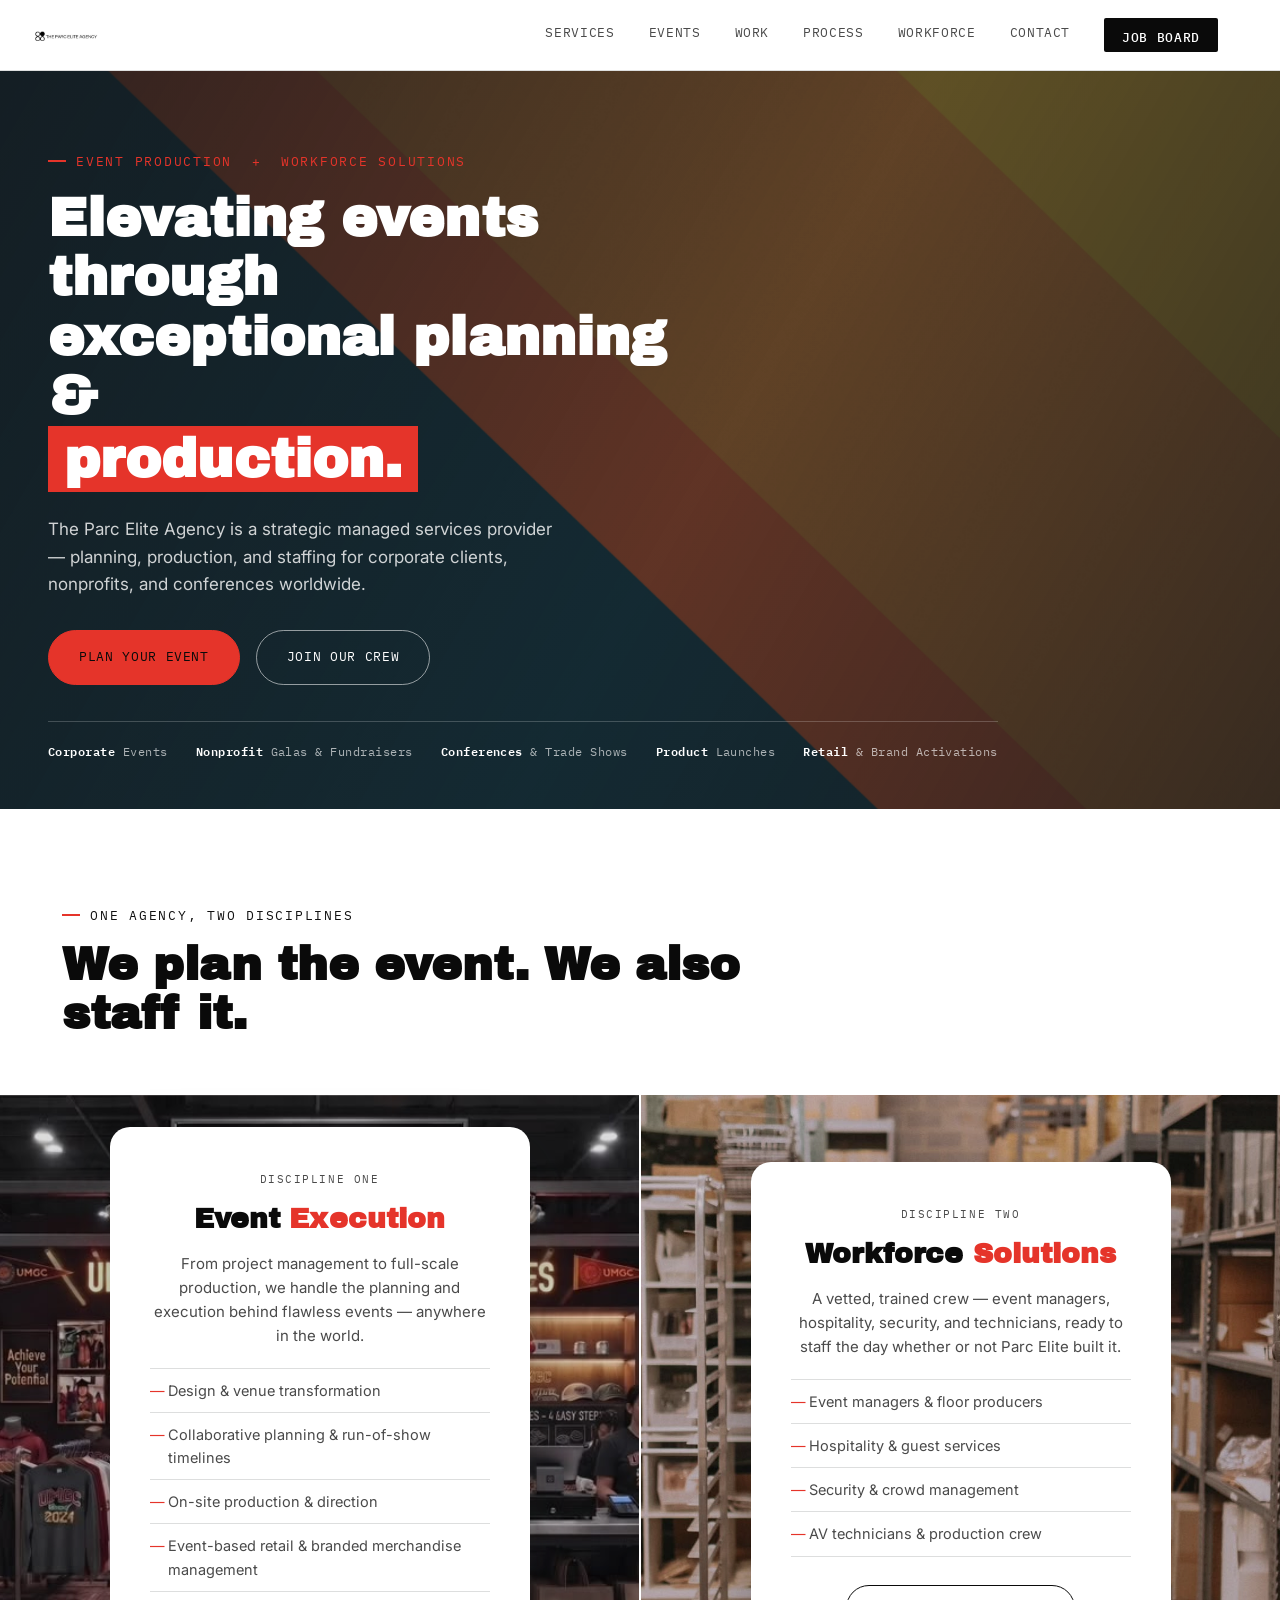
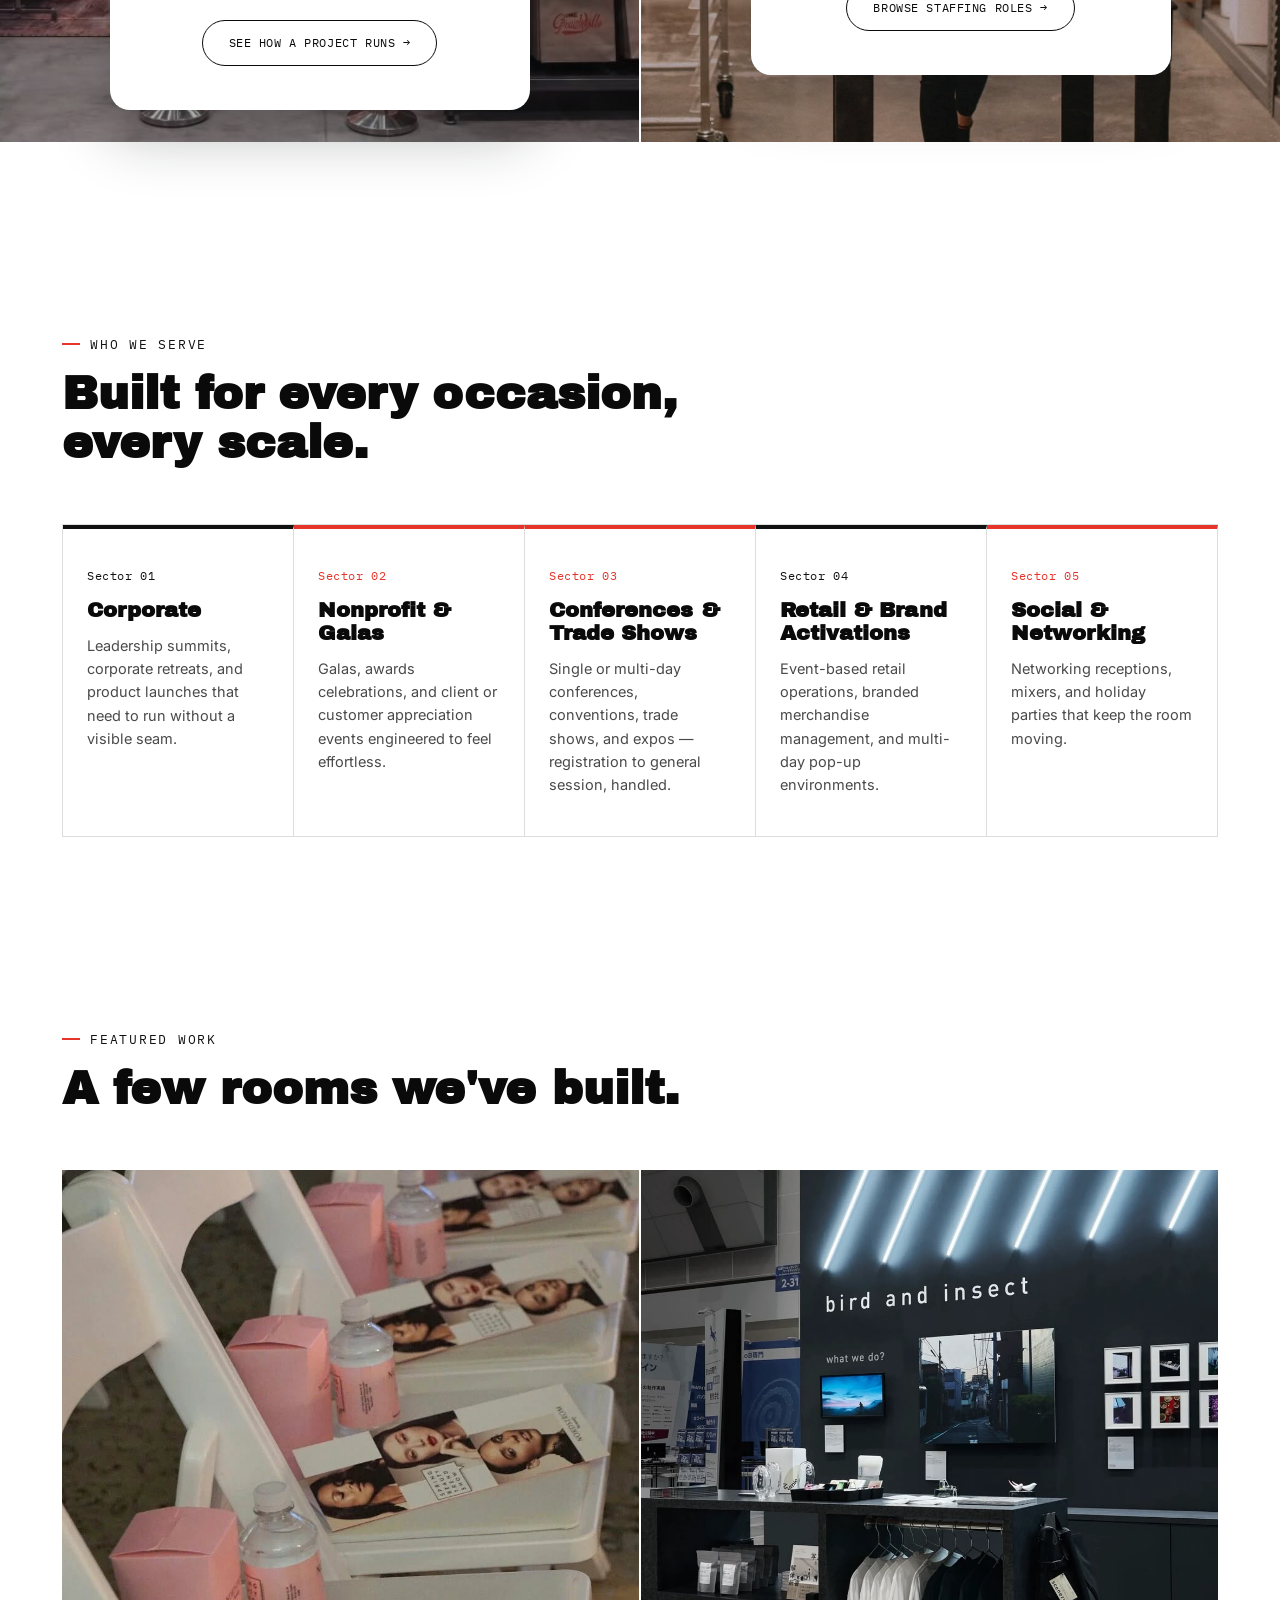
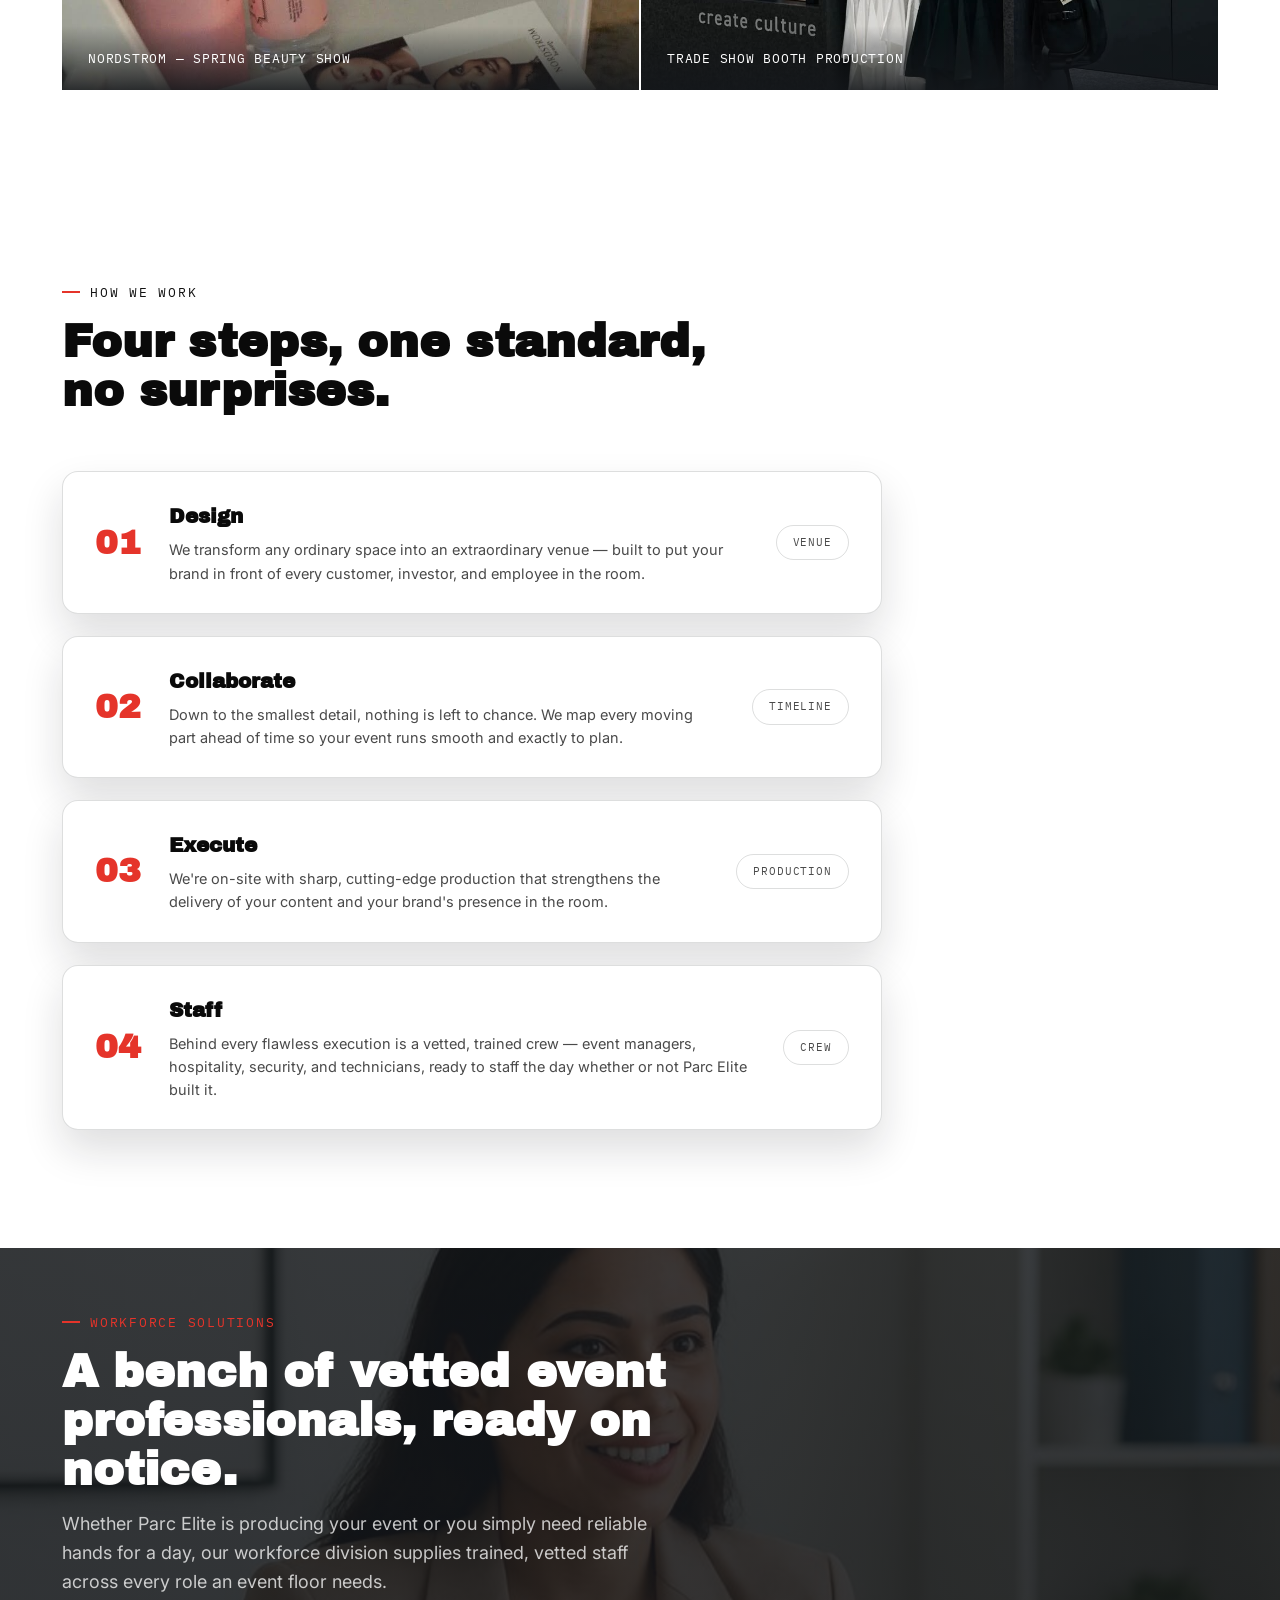
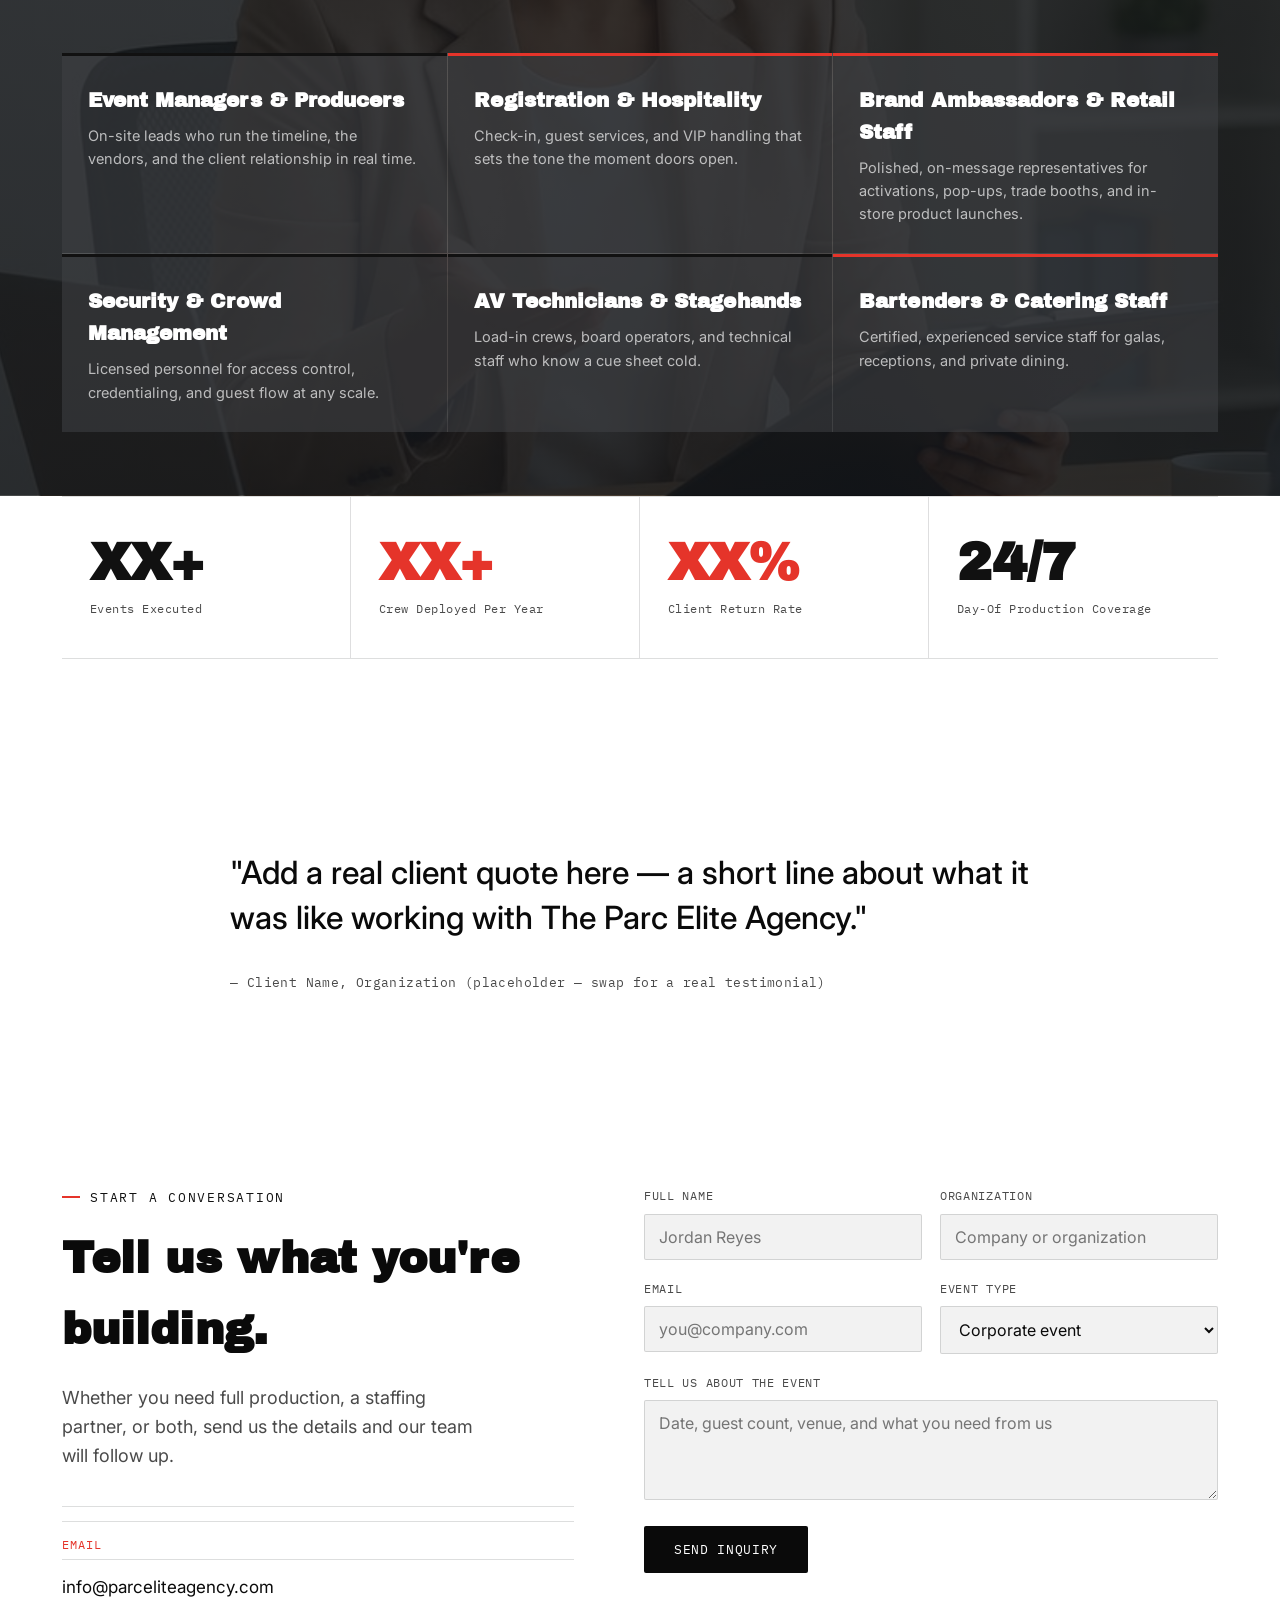
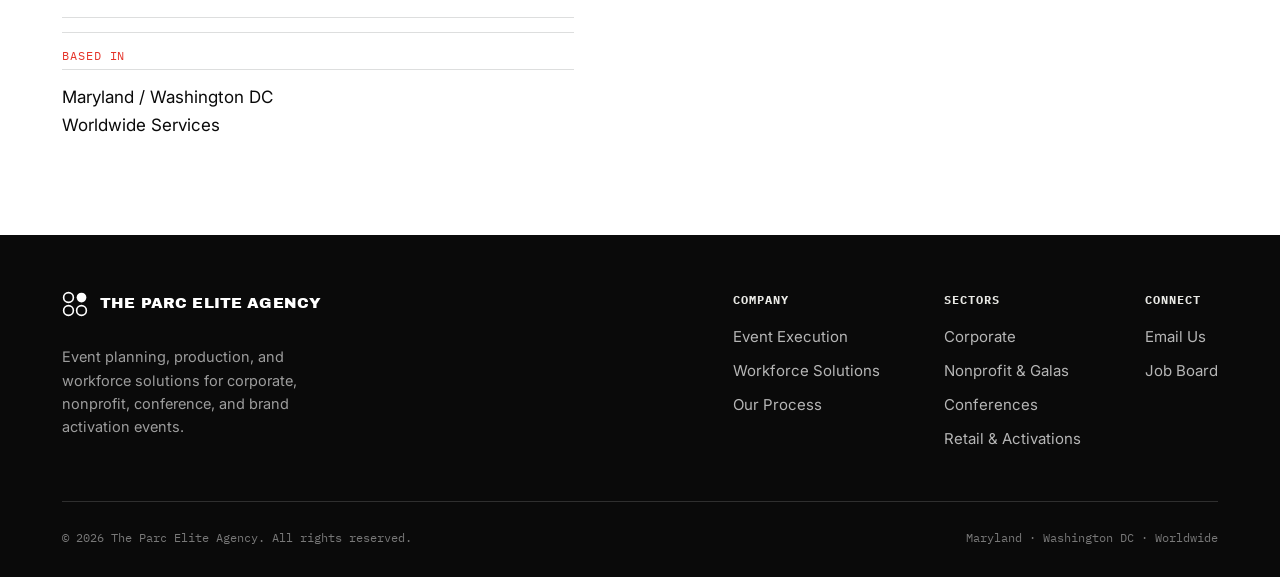
==== commit ae64514a: "Fix footer logo mark to match real logo, clean up leftover cream color The hand-drawn circle mark ha" ====
--- a/index.html
+++ b/index.html
@@ -338,14 +338,14 @@
       <div class="foot-brand">
         <a class="logo" href="#top" style="margin-bottom:14px; display:inline-flex;">
           <svg class="logo-mark" viewBox="0 0 32 32" width="26" height="26" aria-hidden="true">
-        <circle cx="8" cy="8" r="6" fill="currentColor"/>
-        <circle cx="24" cy="8" r="6" fill="none" stroke="currentColor" stroke-width="2"/>
+        <circle cx="8" cy="8" r="6" fill="none" stroke="currentColor" stroke-width="2"/>
+        <circle cx="24" cy="8" r="6" fill="currentColor"/>
         <circle cx="8" cy="24" r="6" fill="none" stroke="currentColor" stroke-width="2"/>
         <circle cx="24" cy="24" r="6" fill="none" stroke="currentColor" stroke-width="2"/>
       </svg>
       <span class="logo-text">THE PARC ELITE AGENCY</span>
         </a>
-        <p style="max-width:280px; font-size:14.5px; color:rgba(246,244,239,0.6);">Event planning, production, and workforce solutions for corporate, nonprofit, conference, and brand activation events.</p>
+        <p style="max-width:280px; font-size:14.5px; color:rgba(255,255,255,0.6);">Event planning, production, and workforce solutions for corporate, nonprofit, conference, and brand activation events.</p>
       </div>
       <div class="foot-cols">
         <div class="foot-col">
--- a/styles.css
+++ b/styles.css
@@ -1,18 +1,18 @@
 :root{
-  --ink:#14171b;
-  --ink-soft:#3a3f46;
-  --paper:#f6f4ef;
-  --paper-dim:#eeebe3;
+  --ink:#0a0a0a;
+  --ink-soft:#4a4a4a;
+  --paper:#ffffff;
+  --paper-dim:#f2f2f2;
   --brass:#4a4a4a;
   --brass-bright:#e9e9e5;
-  --emerald:#2b2b2b;
-  --emerald-bright:#3a3a3a;
+  --emerald:#111111;
+  --emerald-bright:#222222;
   --crimson:#000000;
   --pop-gold:#e5342a;
-  --pop-pink:#dd5d84;
-  --pop-green:#2f9e6b;
-  --pop-blue:#3f7fdc;
-  --pop-amber:#d9772e;
+  --pop-pink:#111111;
+  --pop-green:#e5342a;
+  --pop-blue:#111111;
+  --pop-amber:#e5342a;
   --line: rgba(20,23,27,0.14);
   --line-soft: rgba(20,23,27,0.08);
   --display: "Archivo Black", sans-serif;
@@ -77,7 +77,7 @@
   position:sticky;
   top:0;
   z-index:100;
-  background:rgba(246,244,239,0.92);
+  background:rgba(255,255,255,0.92);
   backdrop-filter:blur(8px);
   border-bottom:1px solid var(--line);
 }
@@ -500,12 +500,12 @@
 .roles-panel .section-head h2{ color:var(--paper); }
 .roles-panel .eyebrow{ color:var(--pop-gold); }
 .roles-panel .eyebrow::before{ background:var(--pop-gold); }
-.roles-panel .section-head p{ color:rgba(246,244,239,0.75); }
+.roles-panel .section-head p{ color:rgba(255,255,255,0.75); }
 .roles-grid{
   display:grid;
   grid-template-columns:repeat(3,1fr);
   gap:1px;
-  background:rgba(246,244,239,0.18);
+  background:rgba(255,255,255,0.18);
 }
 .role-card{
   background:rgba(20,23,27,0.45);
@@ -524,7 +524,7 @@
   margin-bottom:8px;
 }
 .role-card p{
-  color:rgba(246,244,239,0.68);
+  color:rgba(255,255,255,0.68);
   font-size:14.5px;
   margin:0;
 }
@@ -674,7 +674,7 @@
 /* ---------- FOOTER ---------- */
 footer{
   background:var(--ink);
-  color:rgba(246,244,239,0.7);
+  color:rgba(255,255,255,0.7);
   padding:56px 0 30px;
 }
 .foot-top{
@@ -683,7 +683,7 @@
   flex-wrap:wrap;
   gap:40px;
   padding-bottom:40px;
-  border-bottom:1px solid rgba(246,244,239,0.15);
+  border-bottom:1px solid rgba(255,255,255,0.15);
 }
 .foot-brand .logo-text{ color:var(--paper); }
 .foot-brand .logo-mark{ color:var(--paper); }
@@ -699,7 +699,7 @@
 .foot-col a{
   display:block;
   text-decoration:none;
-  color:rgba(246,244,239,0.7);
+  color:rgba(255,255,255,0.7);
   font-size:15px;
   margin-bottom:10px;
 }
@@ -712,7 +712,7 @@
   padding-top:26px;
   font-family:var(--mono);
   font-size:12px;
-  color:rgba(246,244,239,0.45);
+  color:rgba(255,255,255,0.45);
 }
 
 /* ---------- RESPONSIVE ---------- */
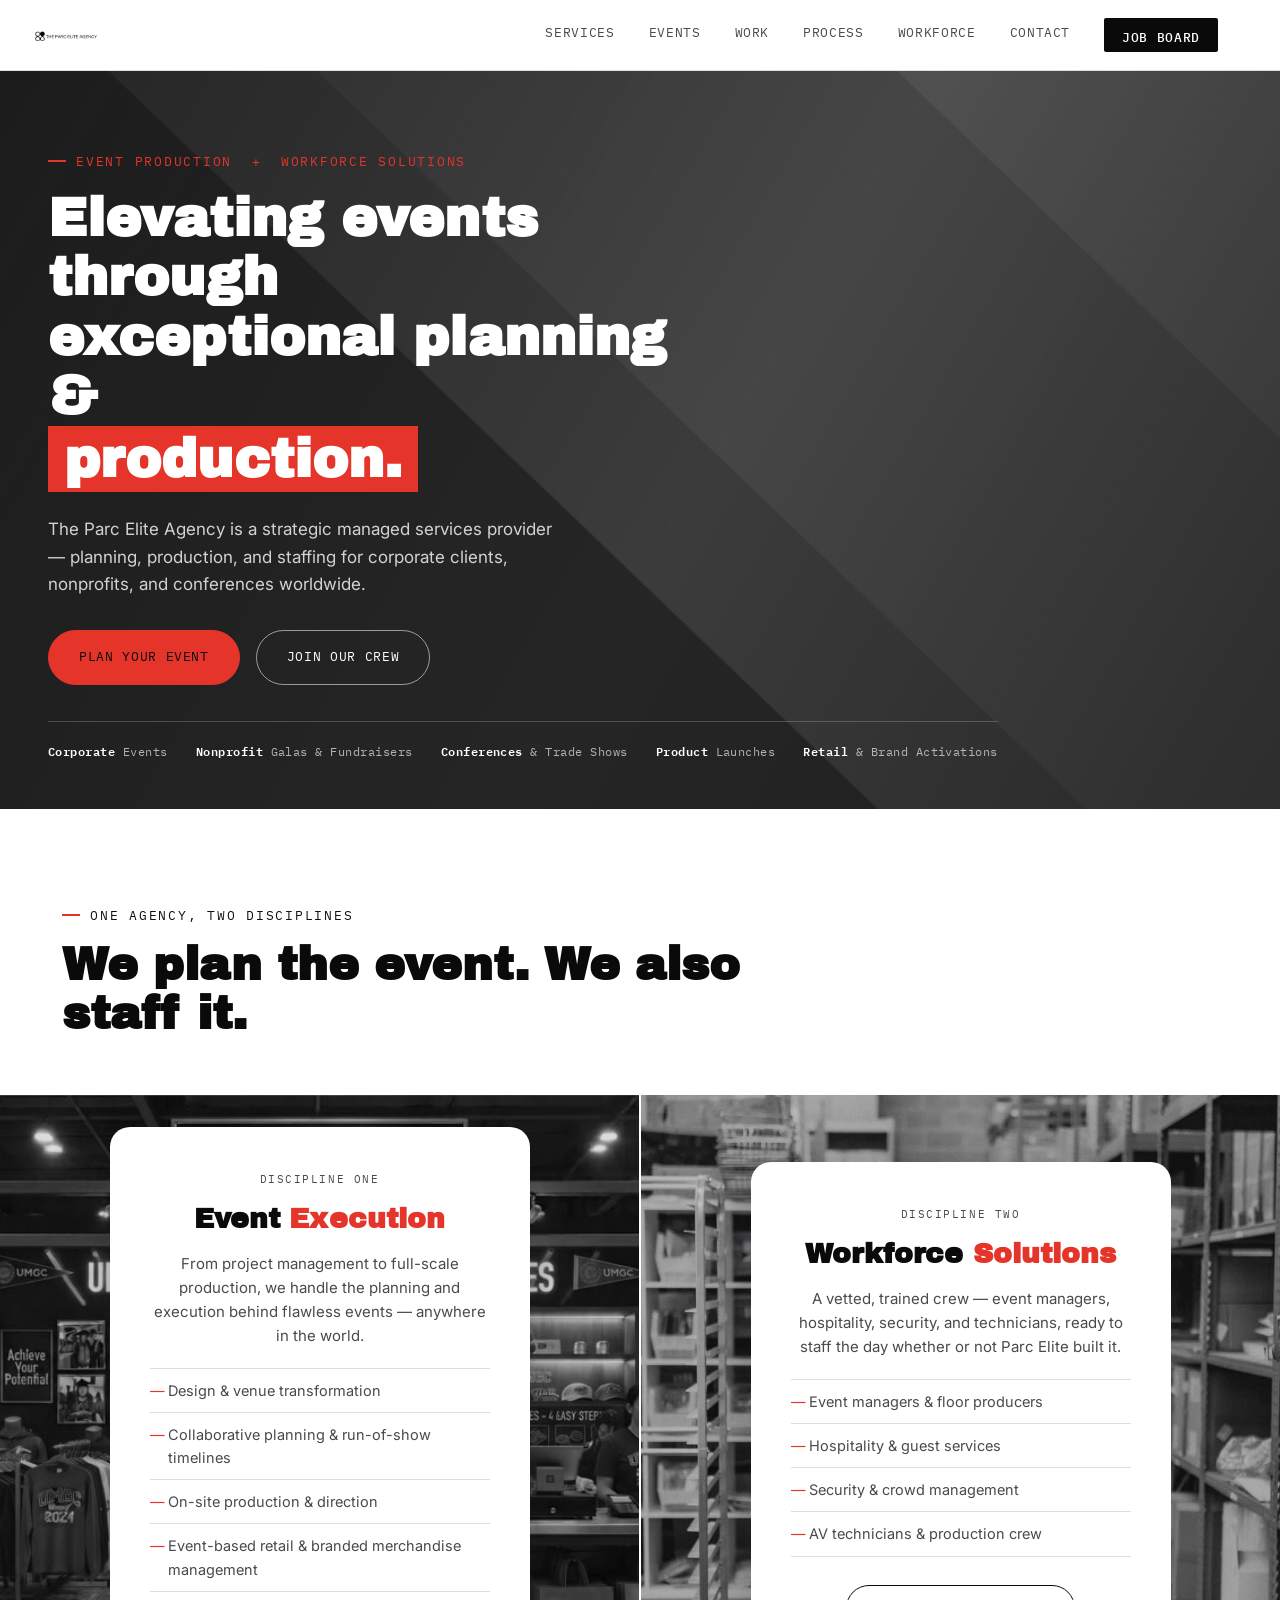
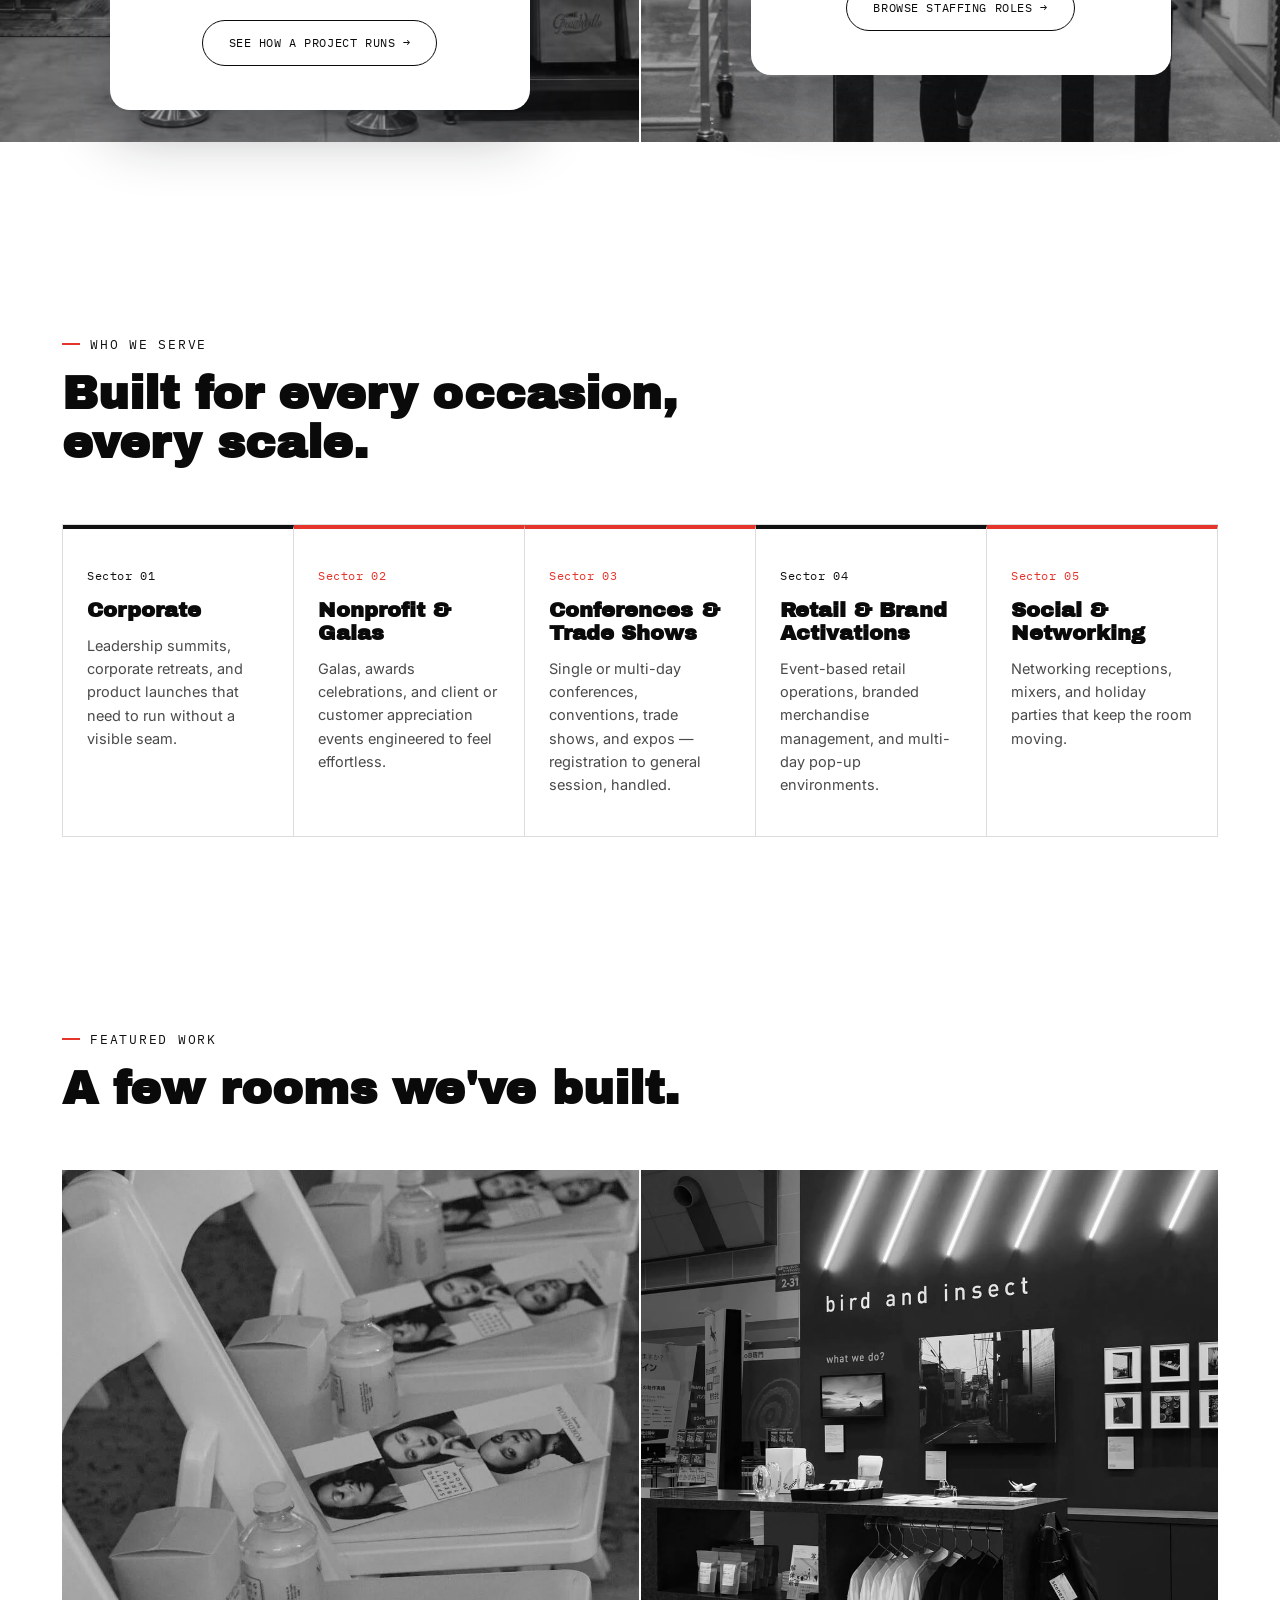
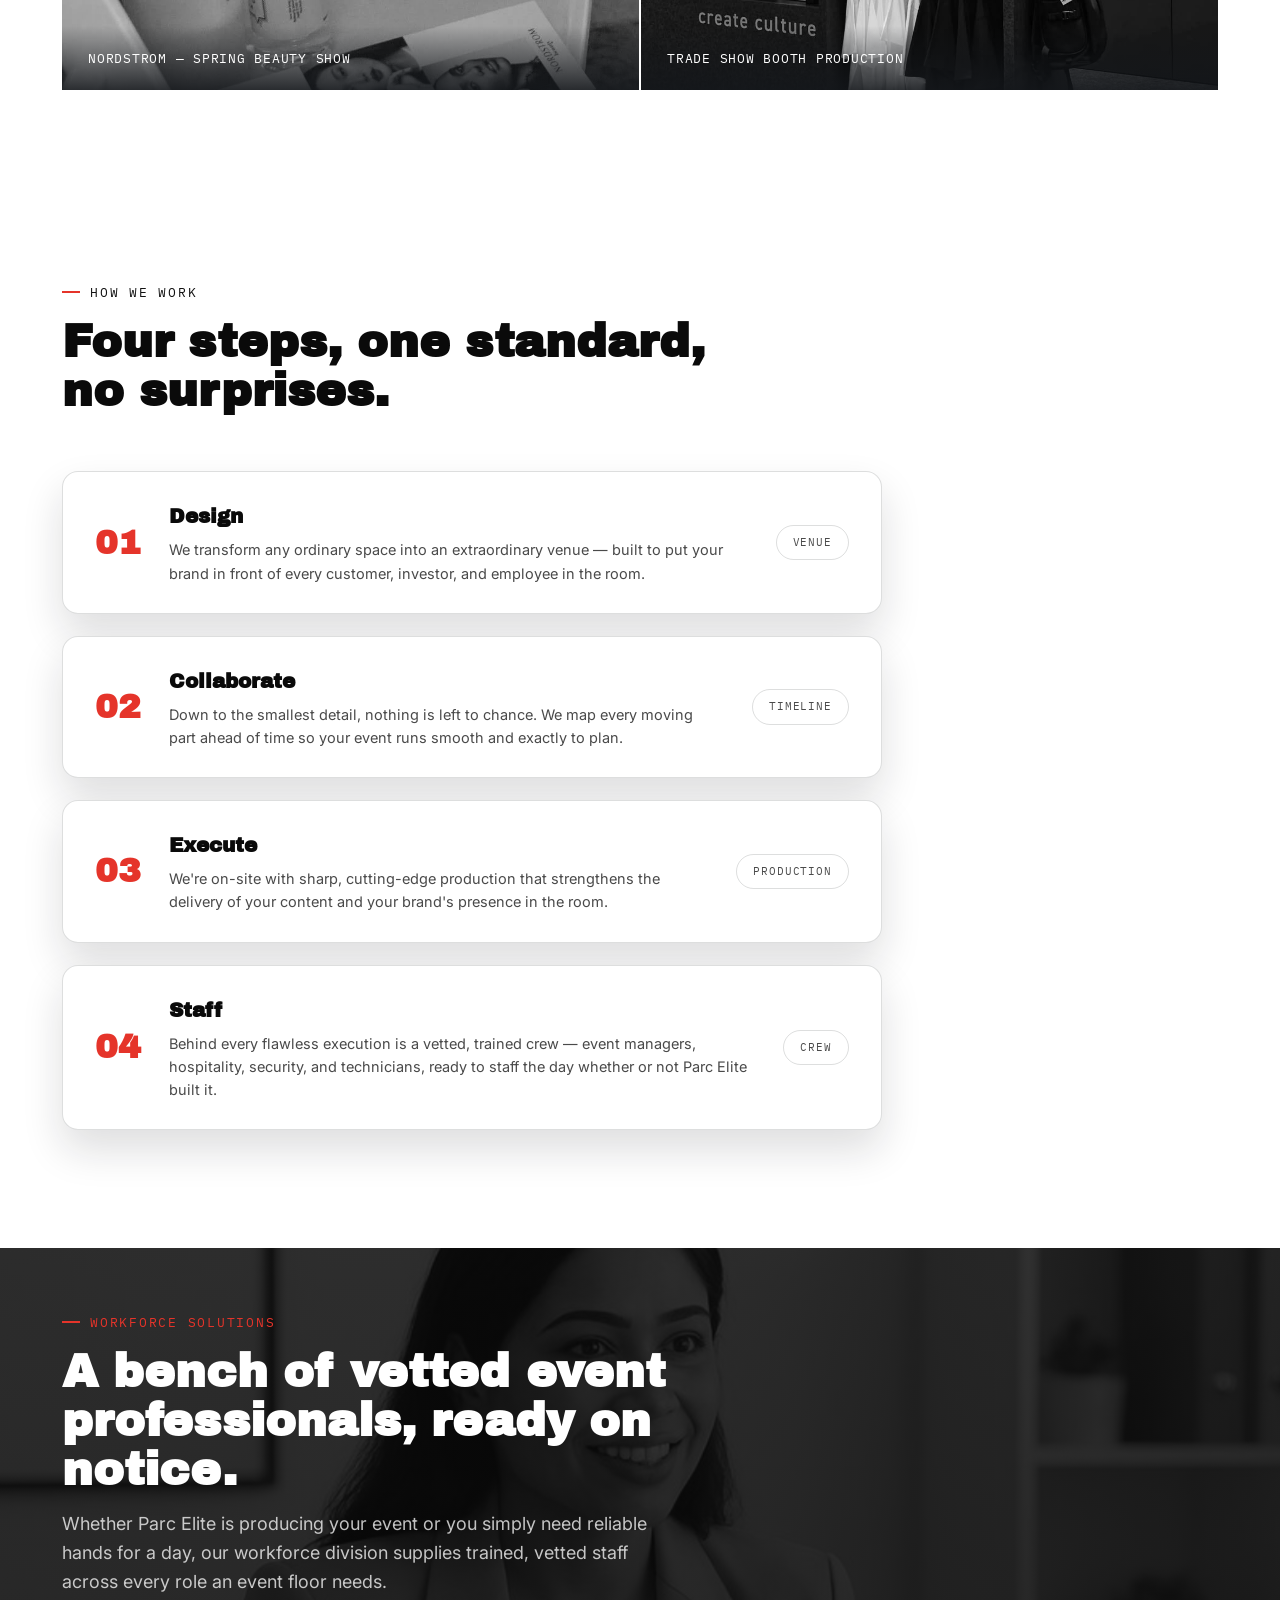
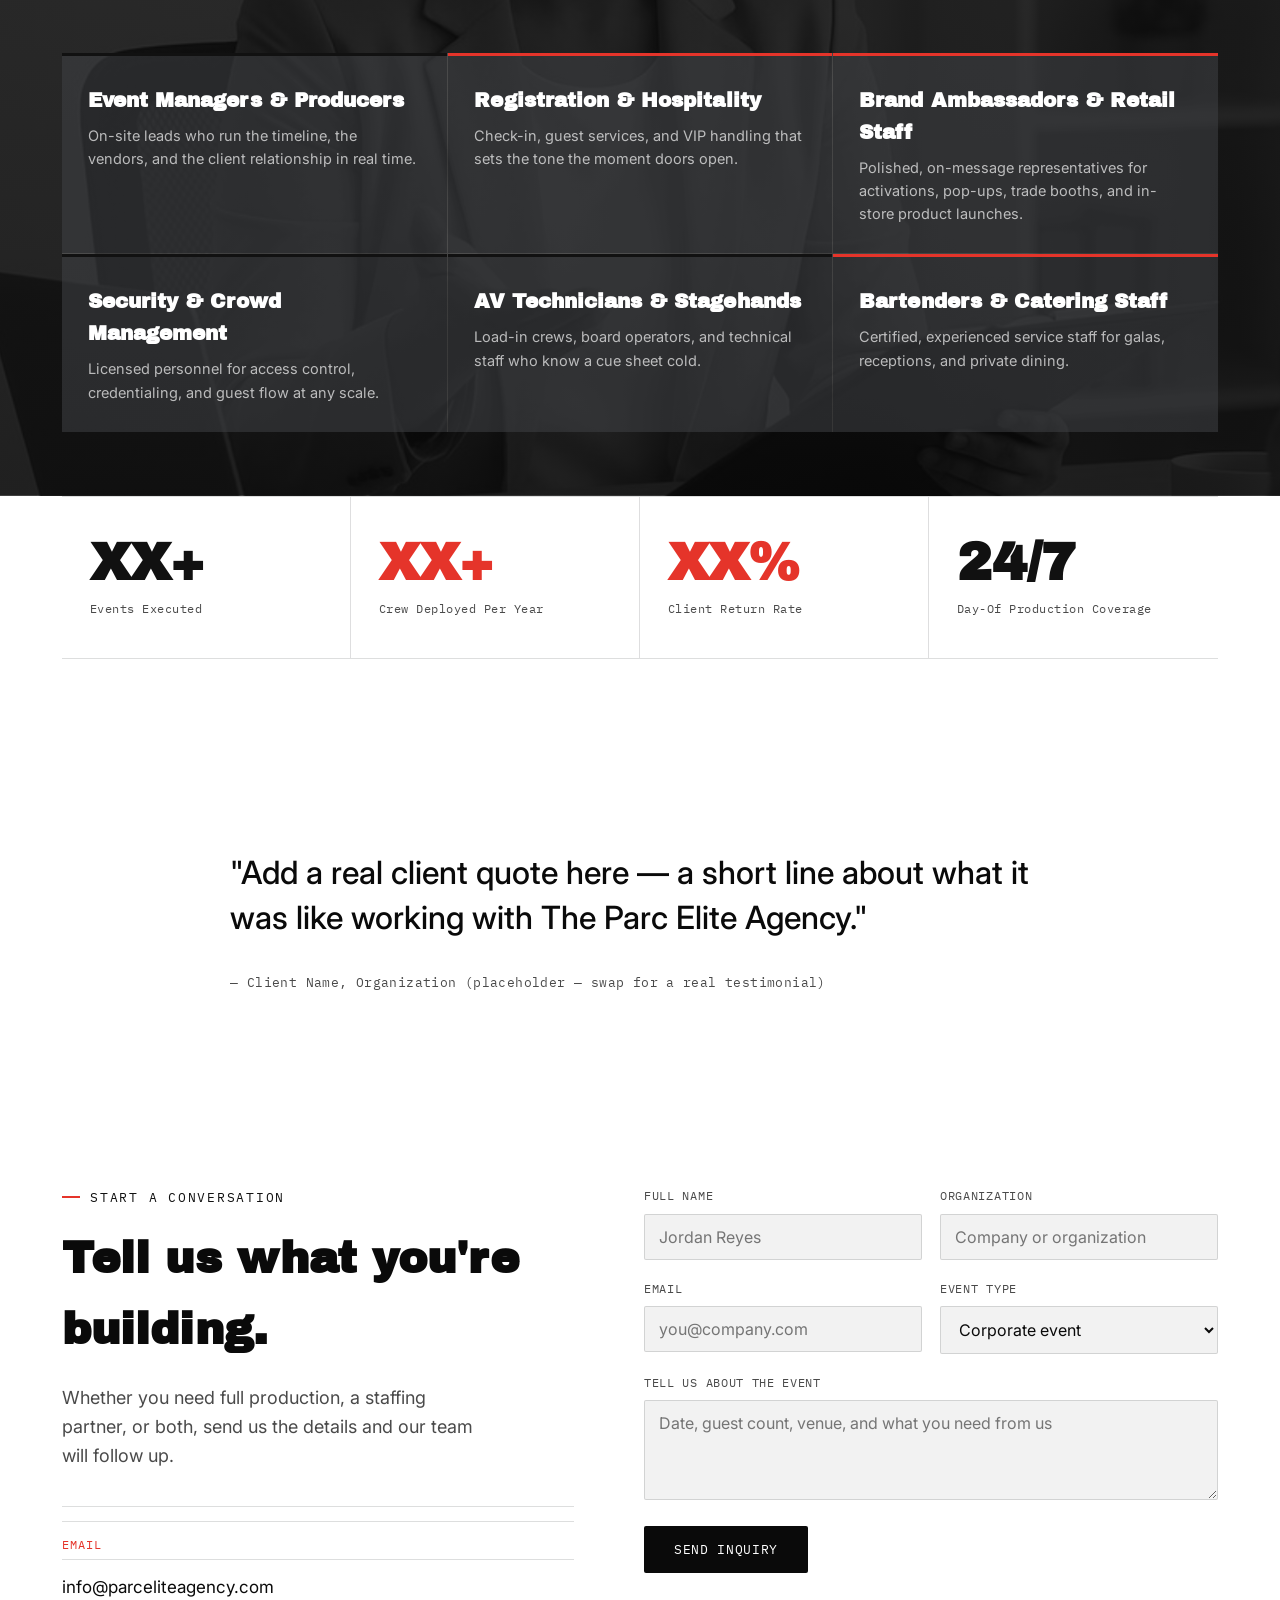
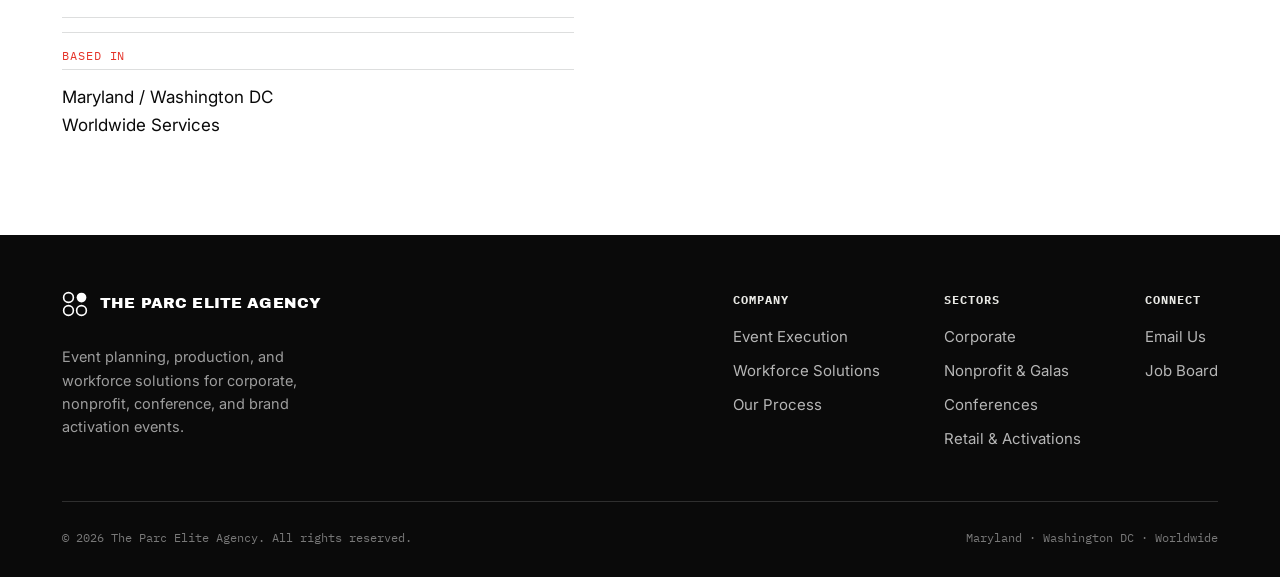
==== commit 2a0a6940: "Grayscale all photography for strict black/white/red palette Splits each photo background into its o" ====
--- a/index.html
+++ b/index.html
@@ -66,7 +66,7 @@
       </div>
     </div>
     <div class="photo-cards reveal">
-      <div class="photo-card-wrap" style="background-image:url('images/event-retail.jpg')">
+      <div class="photo-card-wrap" style="--bg:url('images/event-retail.jpg')">
         <div class="photo-card">
           <div class="tag">Discipline One</div>
           <h3>Event <em>Execution</em></h3>
@@ -80,7 +80,7 @@
           <a class="pill-btn" href="#process">See How A Project Runs →</a>
         </div>
       </div>
-      <div class="photo-card-wrap" style="background-image:url('images/fulfillment.jpg')">
+      <div class="photo-card-wrap" style="--bg:url('images/fulfillment.jpg')">
         <div class="photo-card">
           <div class="tag">Discipline Two</div>
           <h3>Workforce <em>Solutions</em></h3>
@@ -203,7 +203,7 @@
   </section>
 
   <!-- WORKFORCE / JOB BOARD PANEL -->
-  <section id="workforce" class="roles-panel" style="background-image:linear-gradient(rgba(20,23,27,0.82),rgba(20,23,27,0.88)),url('images/workforce-bg.jpg')">
+  <section id="workforce" class="roles-panel" style="--bg:url('images/workforce-bg.jpg')">
     <div class="wrap">
       <div class="section-head reveal">
         <div class="eyebrow">Workforce Solutions</div>
--- a/styles.css
+++ b/styles.css
@@ -175,12 +175,20 @@
   padding:80px 0 48px;
   overflow:hidden;
   color:#fff;
+}
+.hero::before{
+  content:"";
+  position:absolute;
+  inset:0;
+  z-index:0;
   background:
     linear-gradient(120deg, rgba(20,23,27,0.88) 0%, rgba(20,23,27,0.68) 55%, rgba(20,23,27,0.85) 100%),
     url('images/hero-banner.jpg');
   background-size:cover;
   background-position:center;
-}
+  filter:grayscale(1);
+}
+.hero > .wrap{ position:relative; z-index:1; }
 .hero .eyebrow{ color:var(--pop-gold); }
 .hero .eyebrow::before{ background:var(--pop-gold); }
 .hero .wrap{ max-width:none; margin-left:0; padding-left:48px; }
@@ -289,13 +297,22 @@
   align-items:center;
   justify-content:center;
   padding:32px;
+}
+.photo-card-wrap::before{
+  content:"";
+  position:absolute;
+  inset:0;
+  z-index:0;
+  background-image:var(--bg);
   background-size:cover;
   background-position:center;
+  filter:grayscale(1);
 }
 .photo-card-wrap::after{
   content:"";
   position:absolute;
   inset:0;
+  z-index:0;
   background:rgba(20,23,27,0.15);
 }
 .photo-card{
@@ -426,6 +443,7 @@
   width:100%;
   height:520px;
   object-fit:cover;
+  filter:grayscale(1);
 }
 .project-photo figcaption{
   position:absolute;
@@ -491,12 +509,22 @@
 
 /* ---------- WORKFORCE / JOB BOARD ROLES ---------- */
 .roles-panel{
+  position:relative;
   background-color:var(--emerald);
+  color:var(--paper);
+  padding:64px 0;
+}
+.roles-panel::before{
+  content:"";
+  position:absolute;
+  inset:0;
+  z-index:0;
+  background-image:linear-gradient(rgba(10,10,10,0.82),rgba(10,10,10,0.88)), var(--bg);
   background-size:cover;
   background-position:center;
-  color:var(--paper);
-  padding:64px 0;
-}
+  filter:grayscale(1);
+}
+.roles-panel > .wrap{ position:relative; z-index:1; }
 .roles-panel .section-head h2{ color:var(--paper); }
 .roles-panel .eyebrow{ color:var(--pop-gold); }
 .roles-panel .eyebrow::before{ background:var(--pop-gold); }
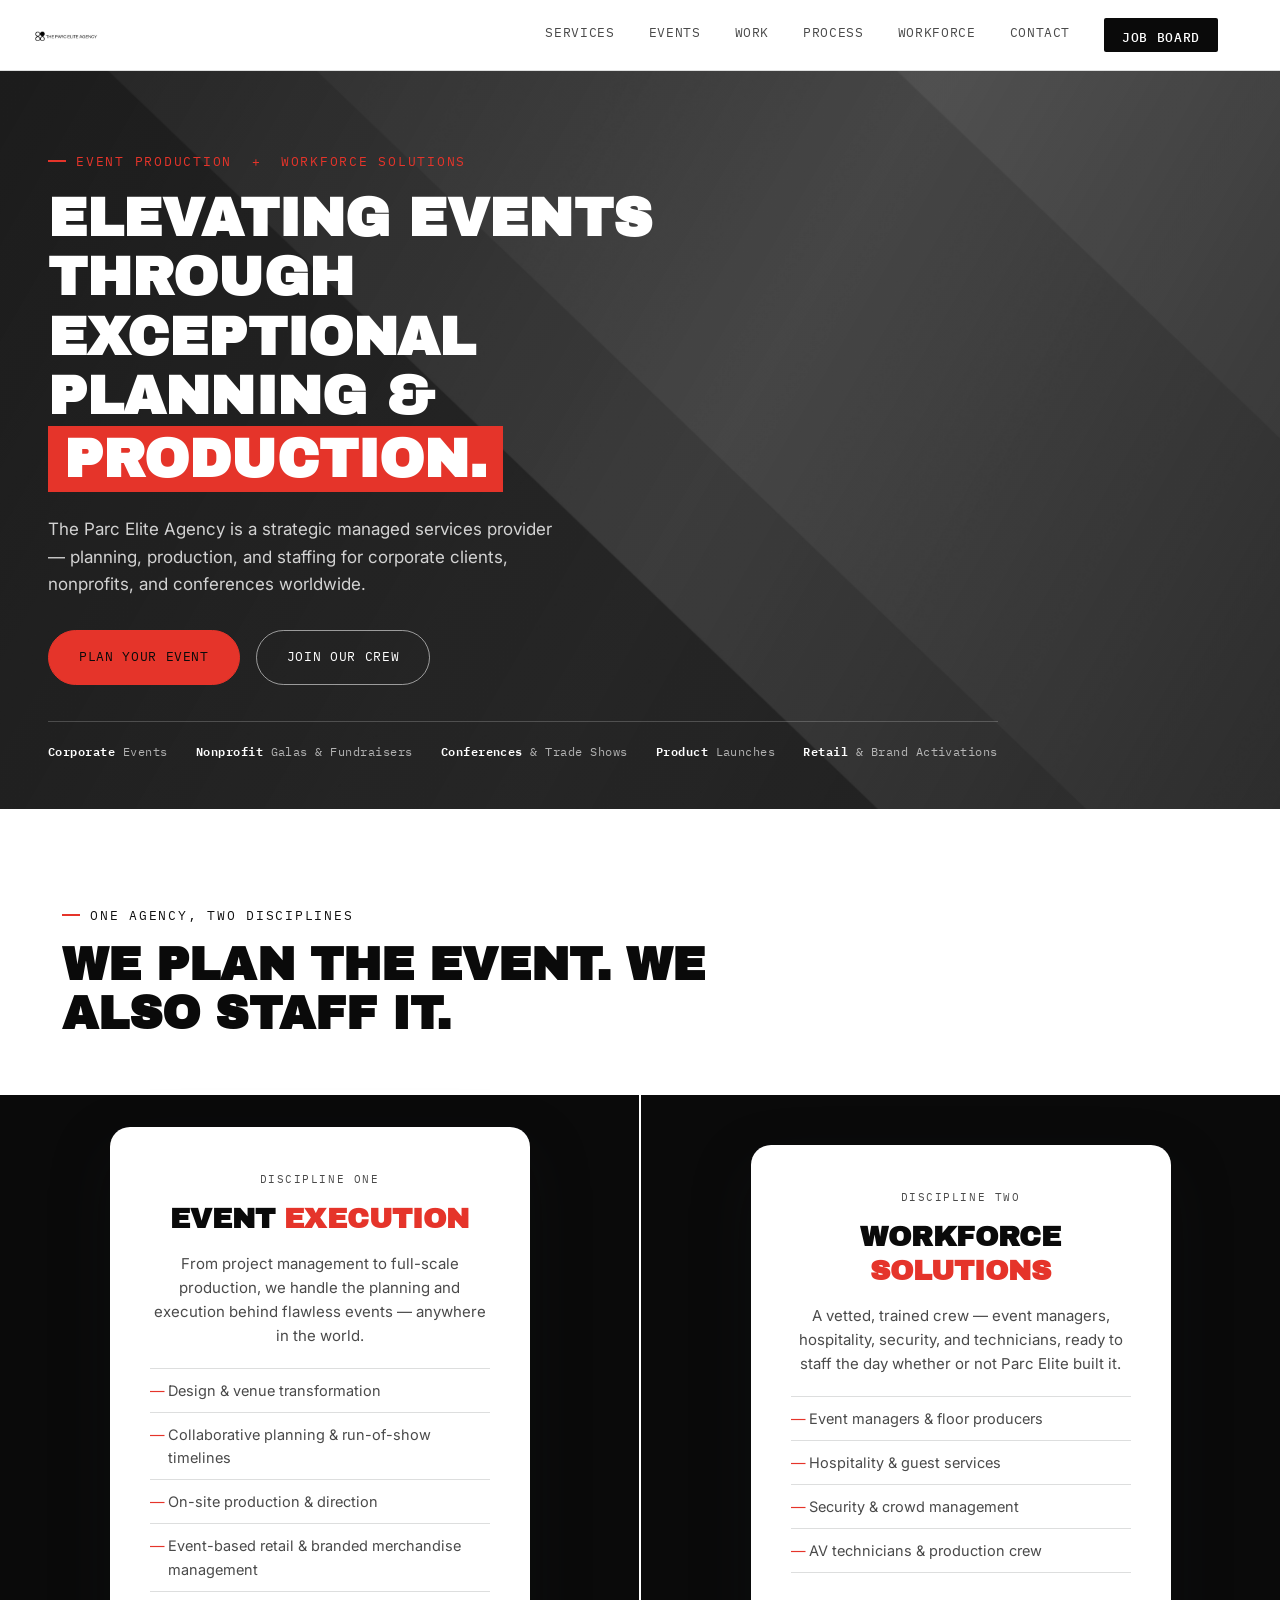
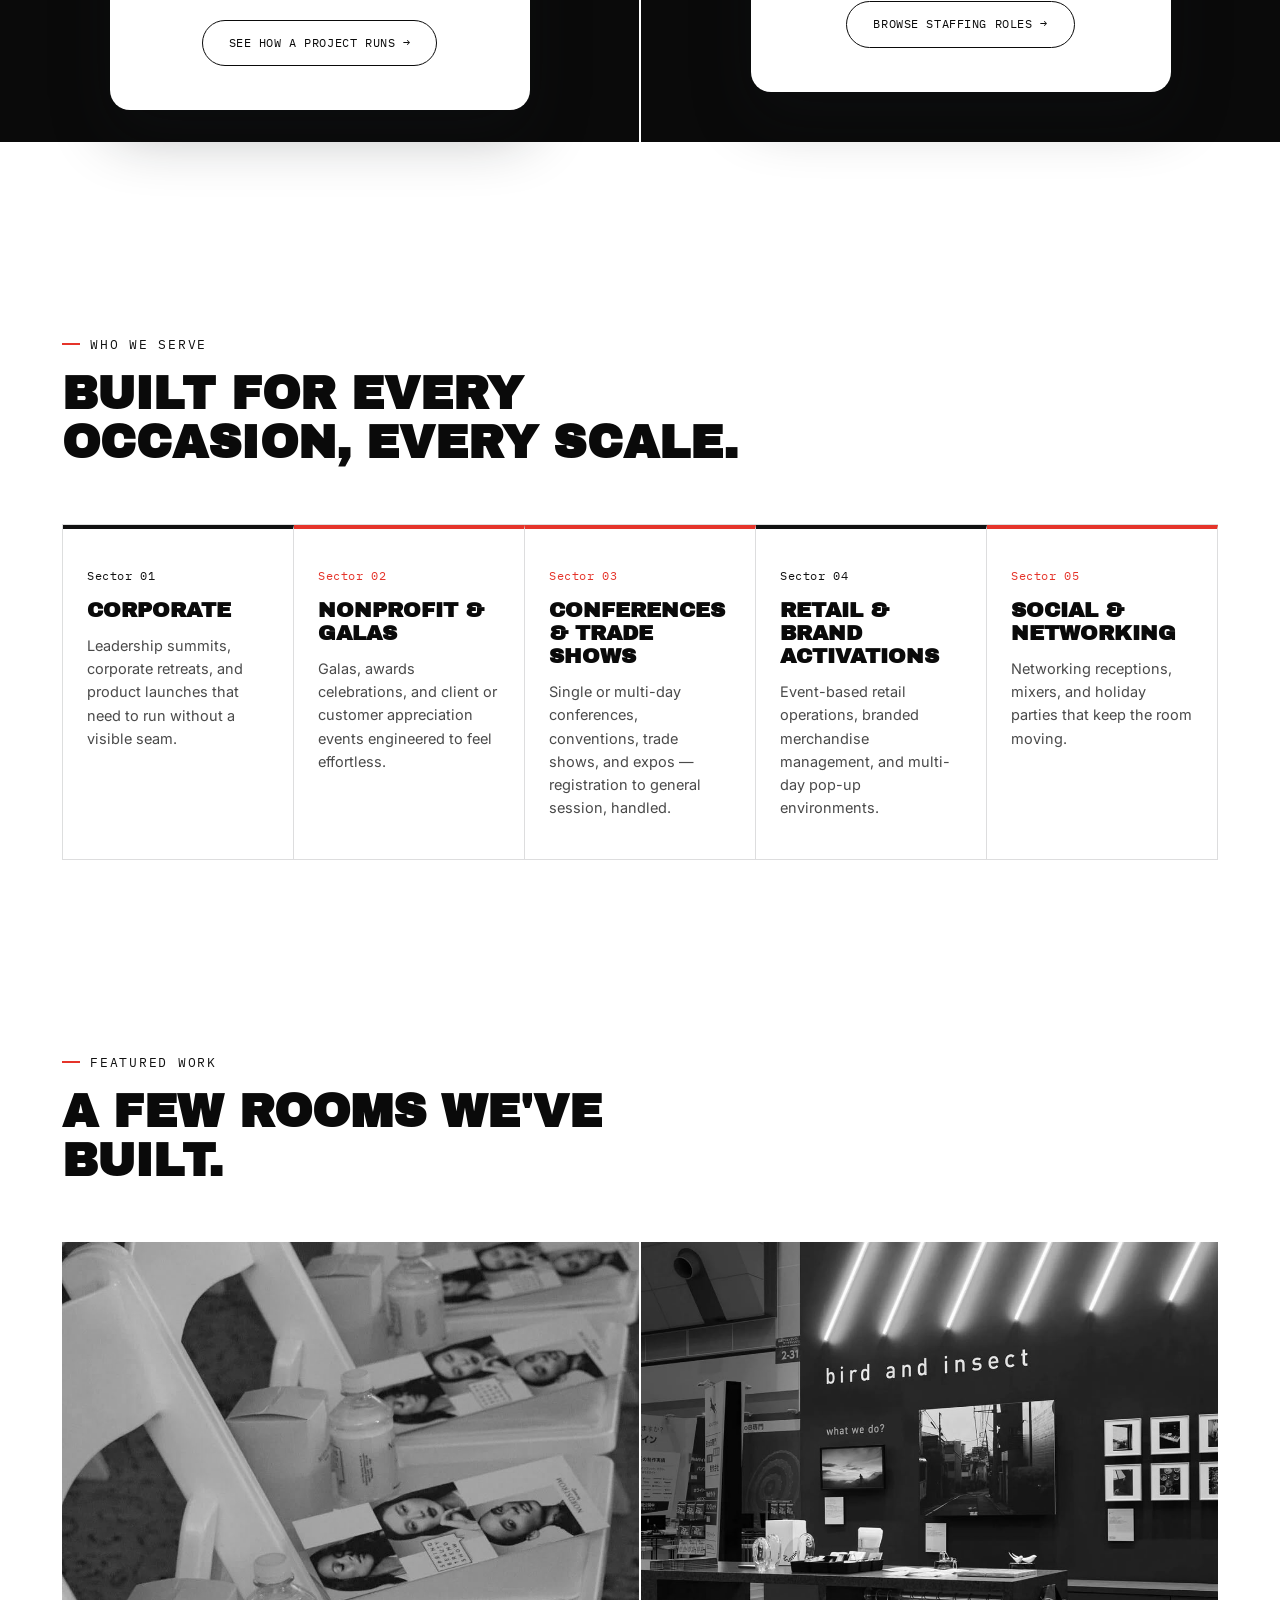
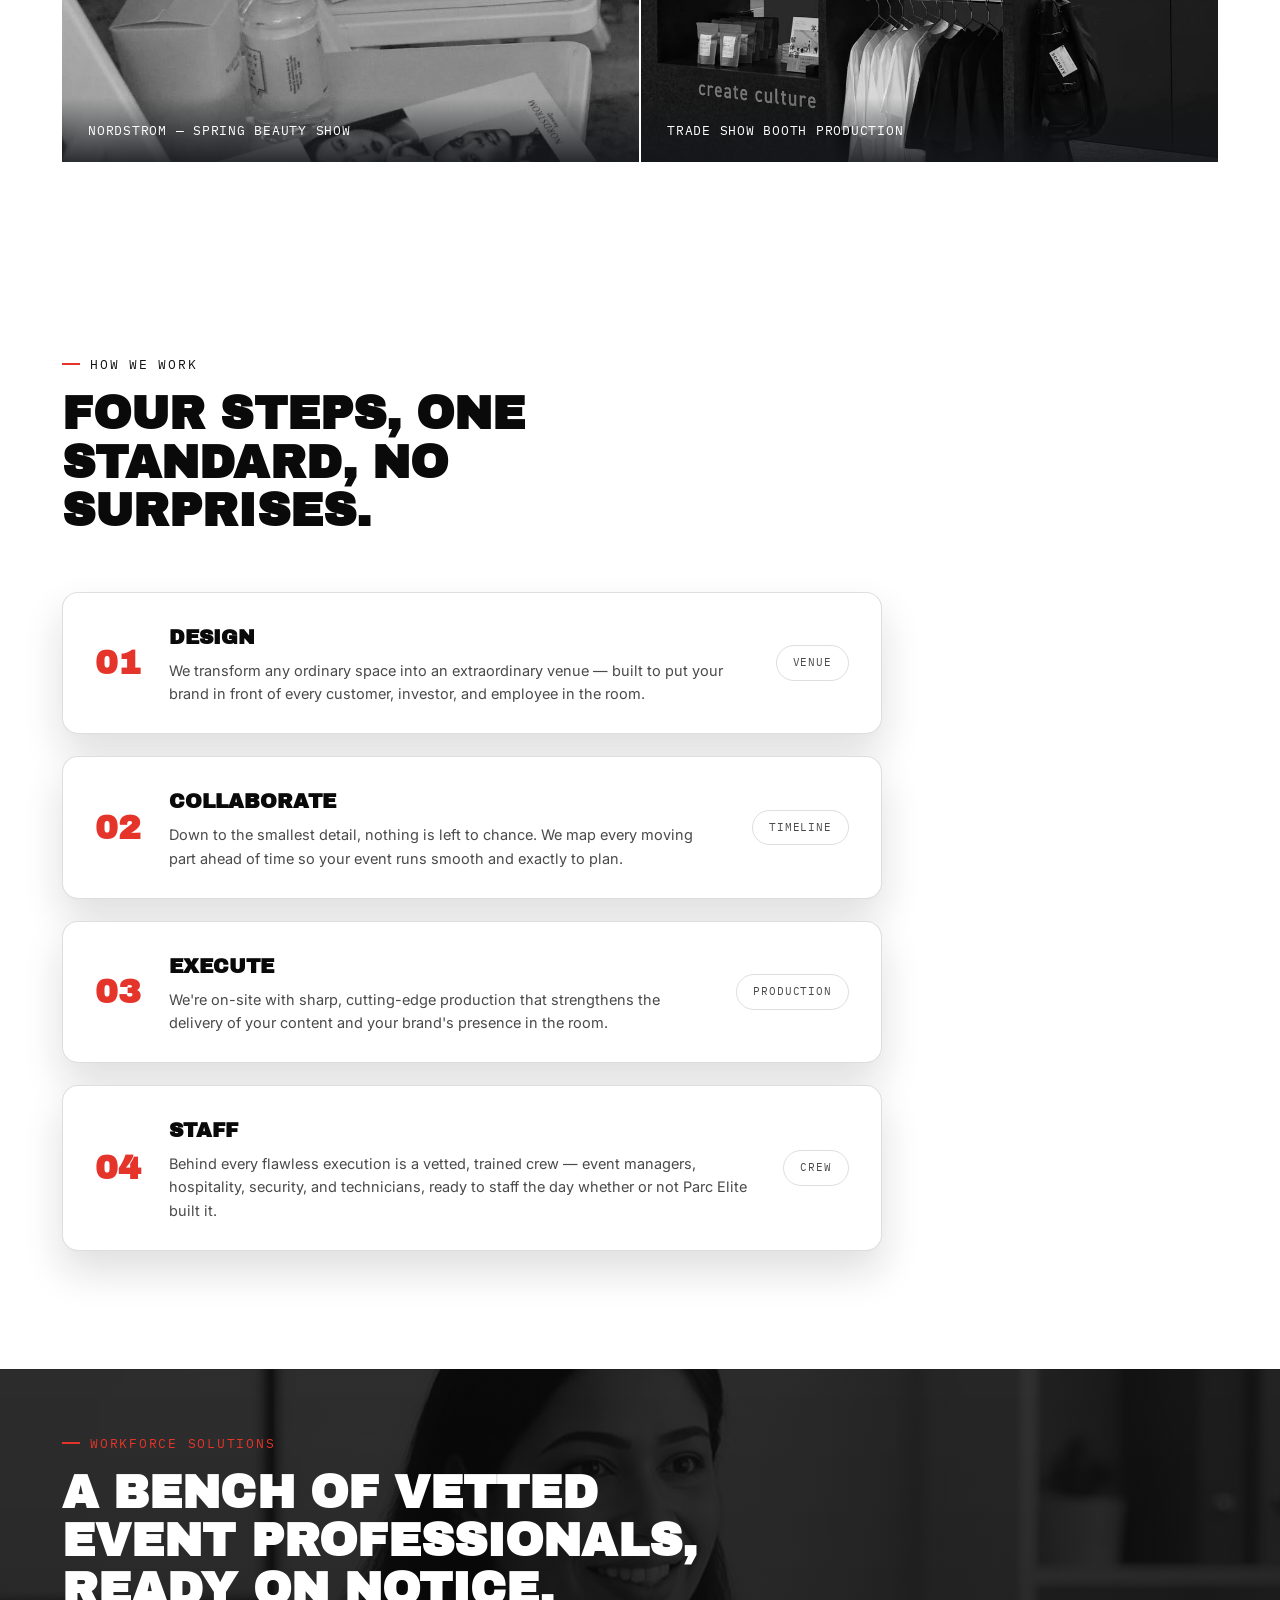
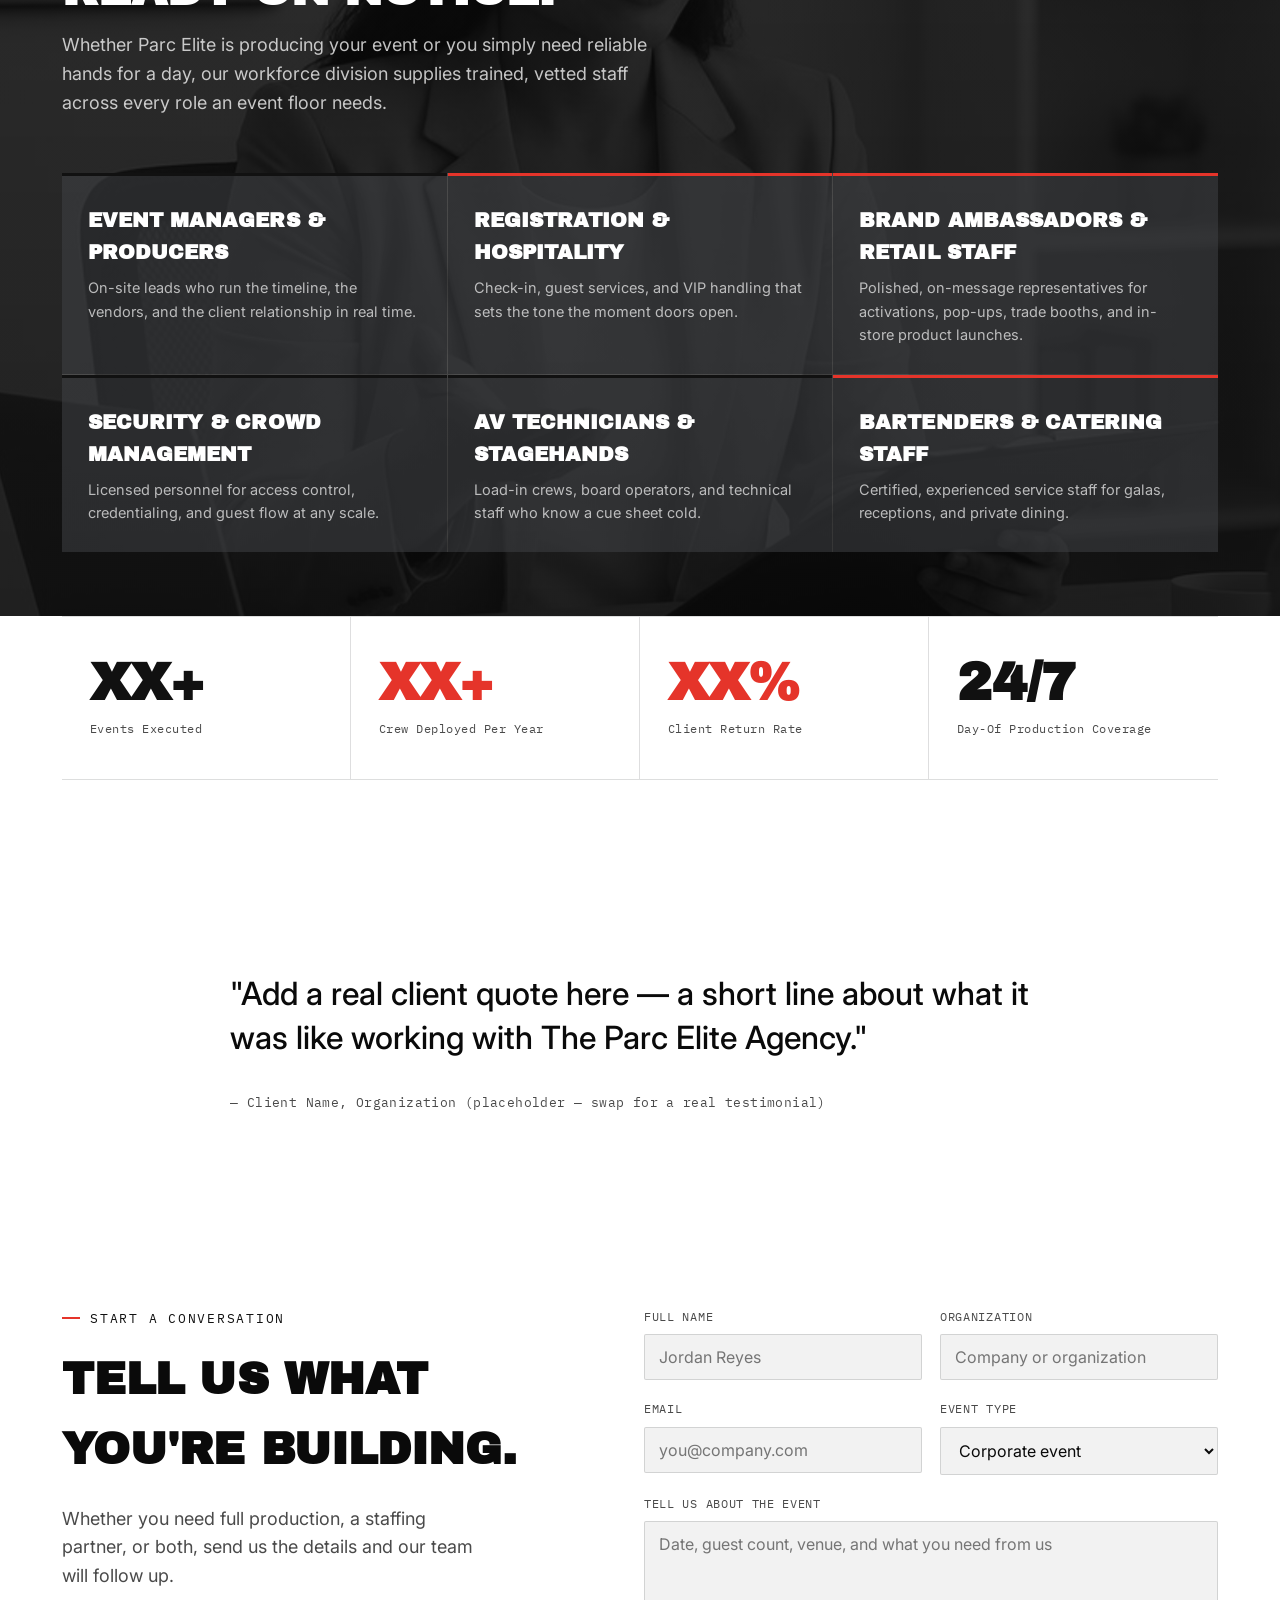
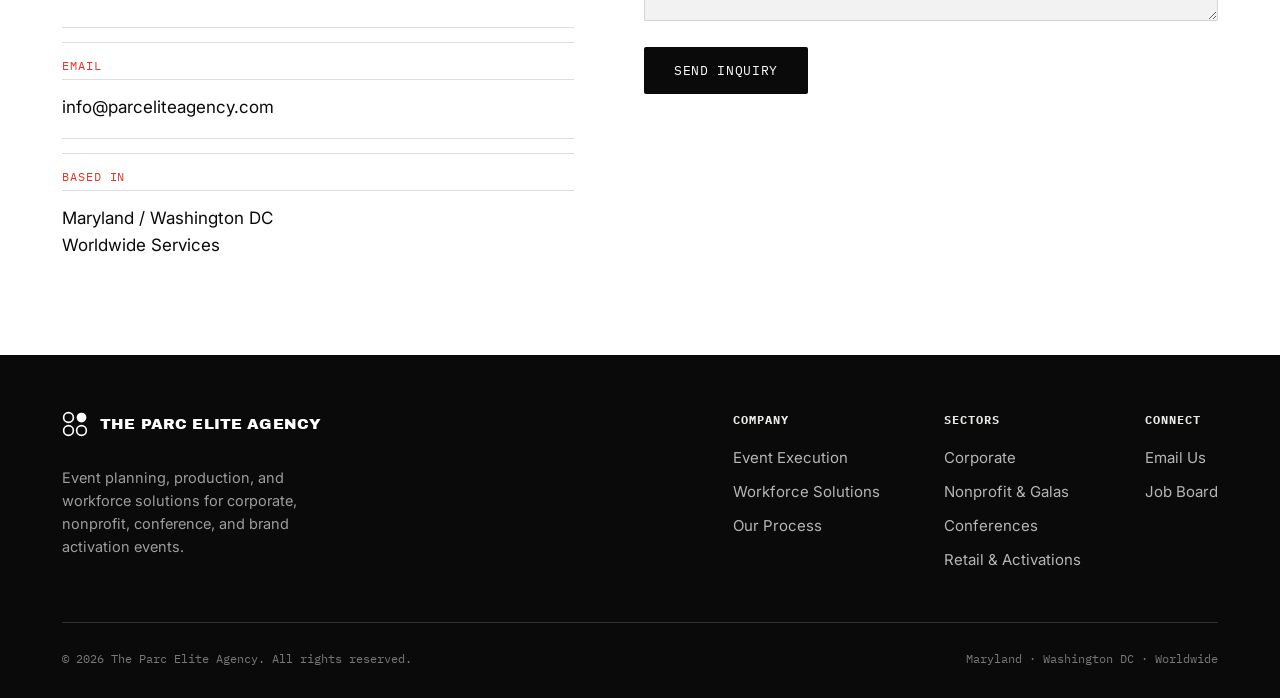
==== commit 1d3cf1a9: "Remove background photos from Execution/Workforce cards, use solid black" ====
--- a/index.html
+++ b/index.html
@@ -66,7 +66,7 @@
       </div>
     </div>
     <div class="photo-cards reveal">
-      <div class="photo-card-wrap" style="--bg:url('images/event-retail.jpg')">
+      <div class="photo-card-wrap">
         <div class="photo-card">
           <div class="tag">Discipline One</div>
           <h3>Event <em>Execution</em></h3>
@@ -80,7 +80,7 @@
           <a class="pill-btn" href="#process">See How A Project Runs →</a>
         </div>
       </div>
-      <div class="photo-card-wrap" style="--bg:url('images/fulfillment.jpg')">
+      <div class="photo-card-wrap">
         <div class="photo-card">
           <div class="tag">Discipline Two</div>
           <h3>Workforce <em>Solutions</em></h3>
--- a/styles.css
+++ b/styles.css
@@ -68,6 +68,7 @@
   font-family:var(--display);
   font-weight:700;
   letter-spacing:0.002em;
+  text-transform:uppercase;
   margin:0;
   color:var(--ink);
 }
@@ -297,23 +298,7 @@
   align-items:center;
   justify-content:center;
   padding:32px;
-}
-.photo-card-wrap::before{
-  content:"";
-  position:absolute;
-  inset:0;
-  z-index:0;
-  background-image:var(--bg);
-  background-size:cover;
-  background-position:center;
-  filter:grayscale(1);
-}
-.photo-card-wrap::after{
-  content:"";
-  position:absolute;
-  inset:0;
-  z-index:0;
-  background:rgba(20,23,27,0.15);
+  background:var(--ink);
 }
 .photo-card{
   position:relative;
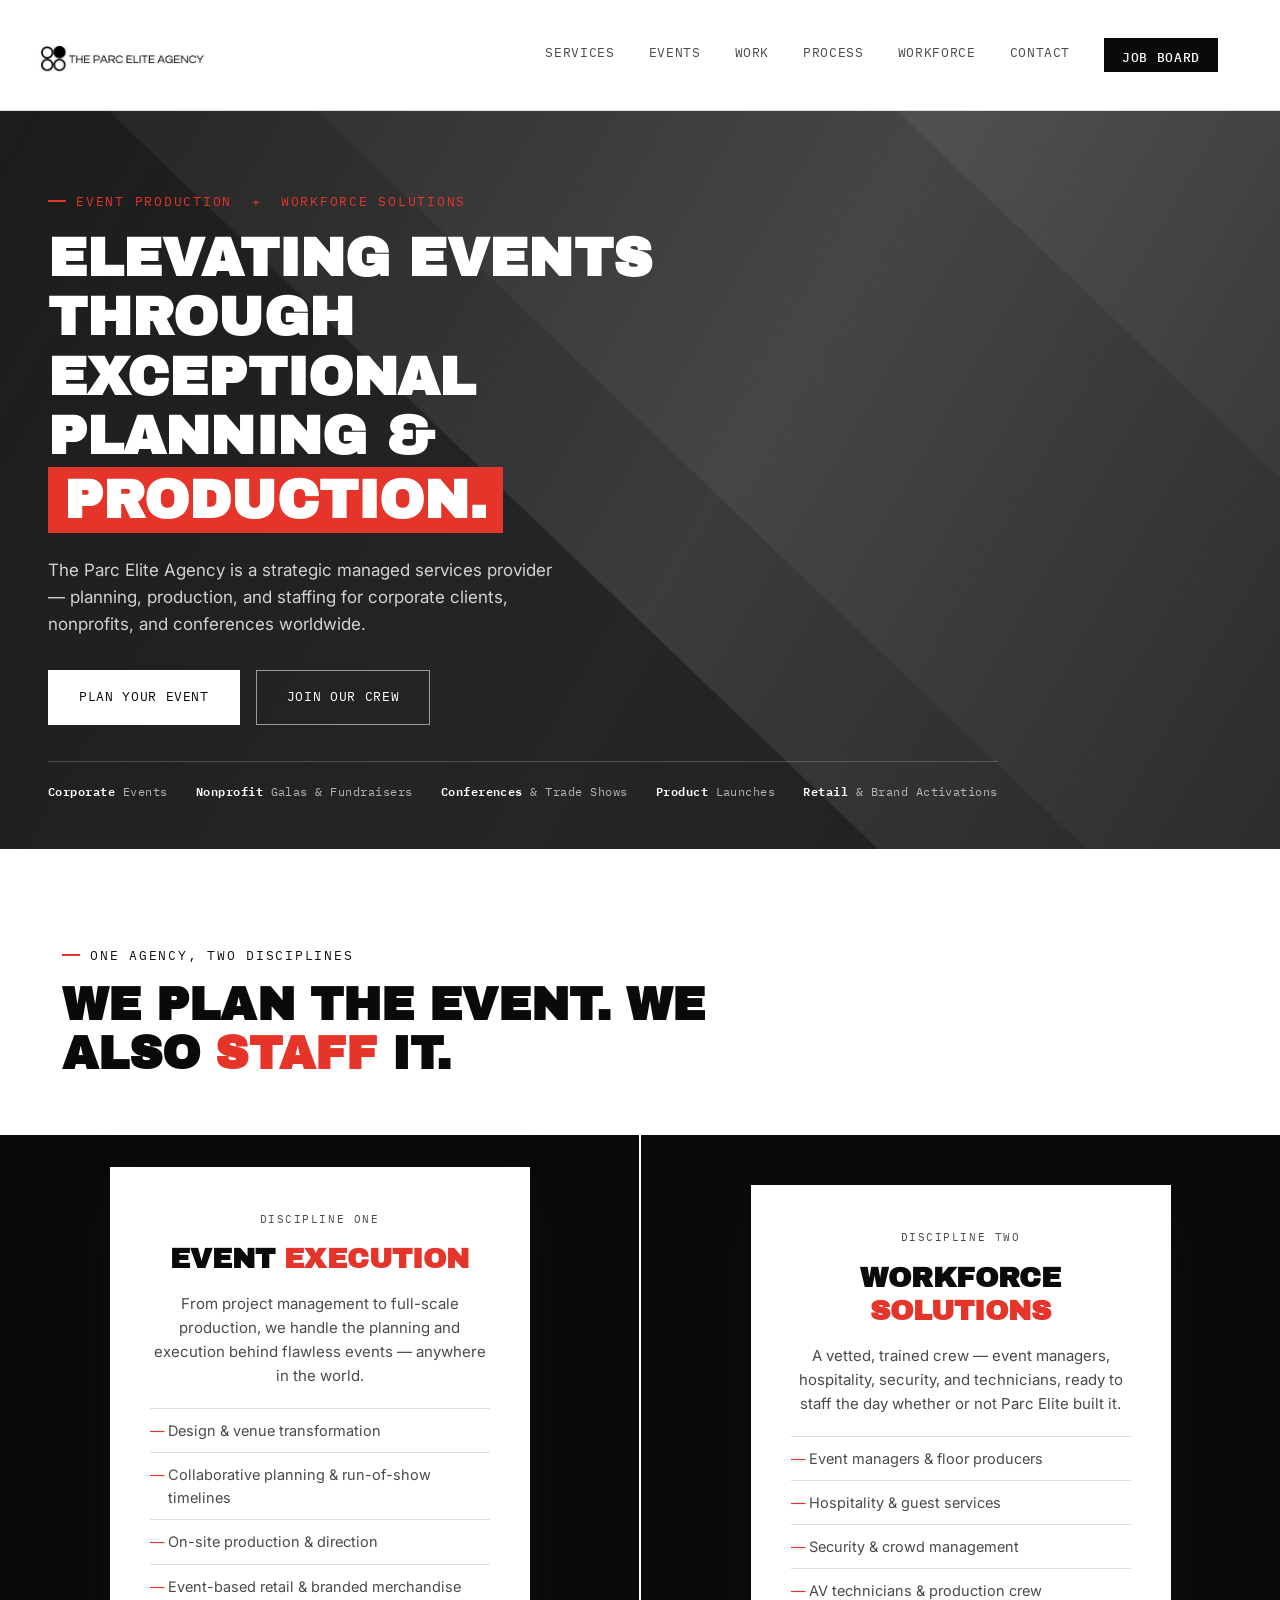
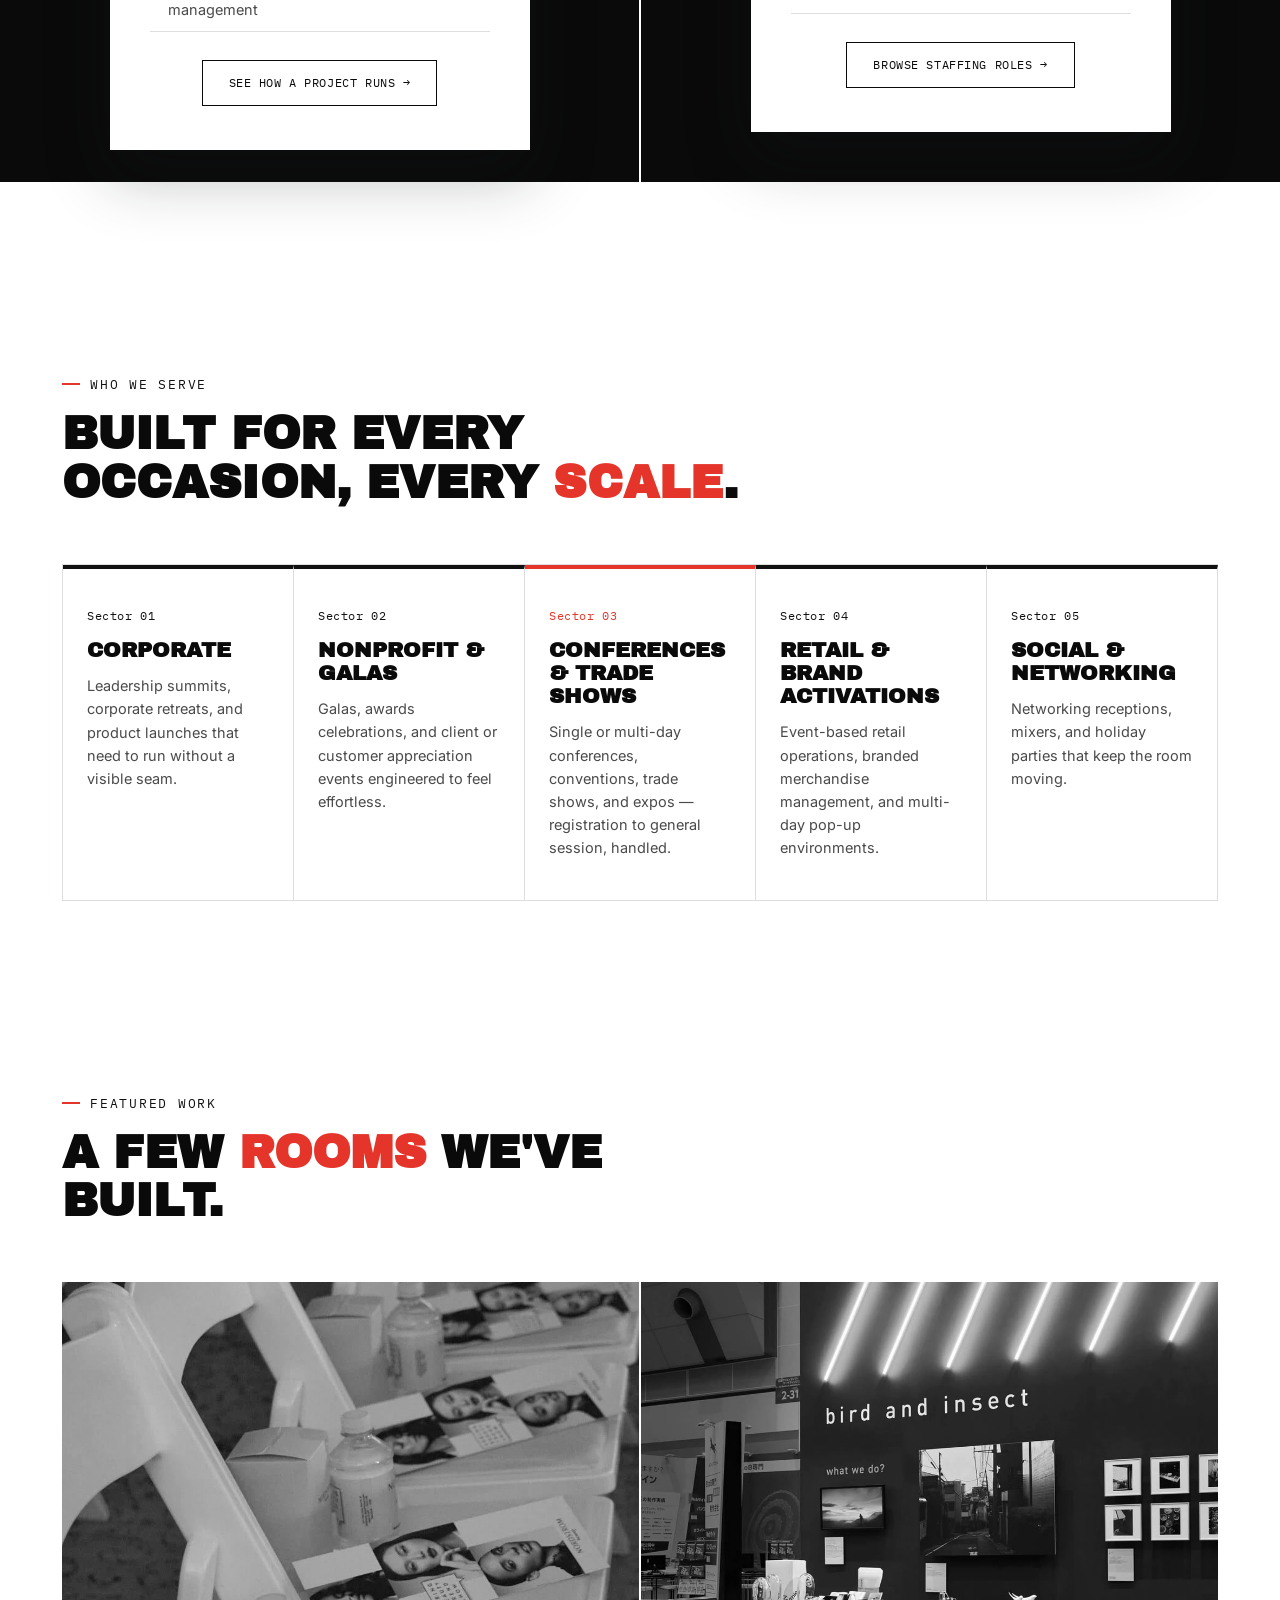
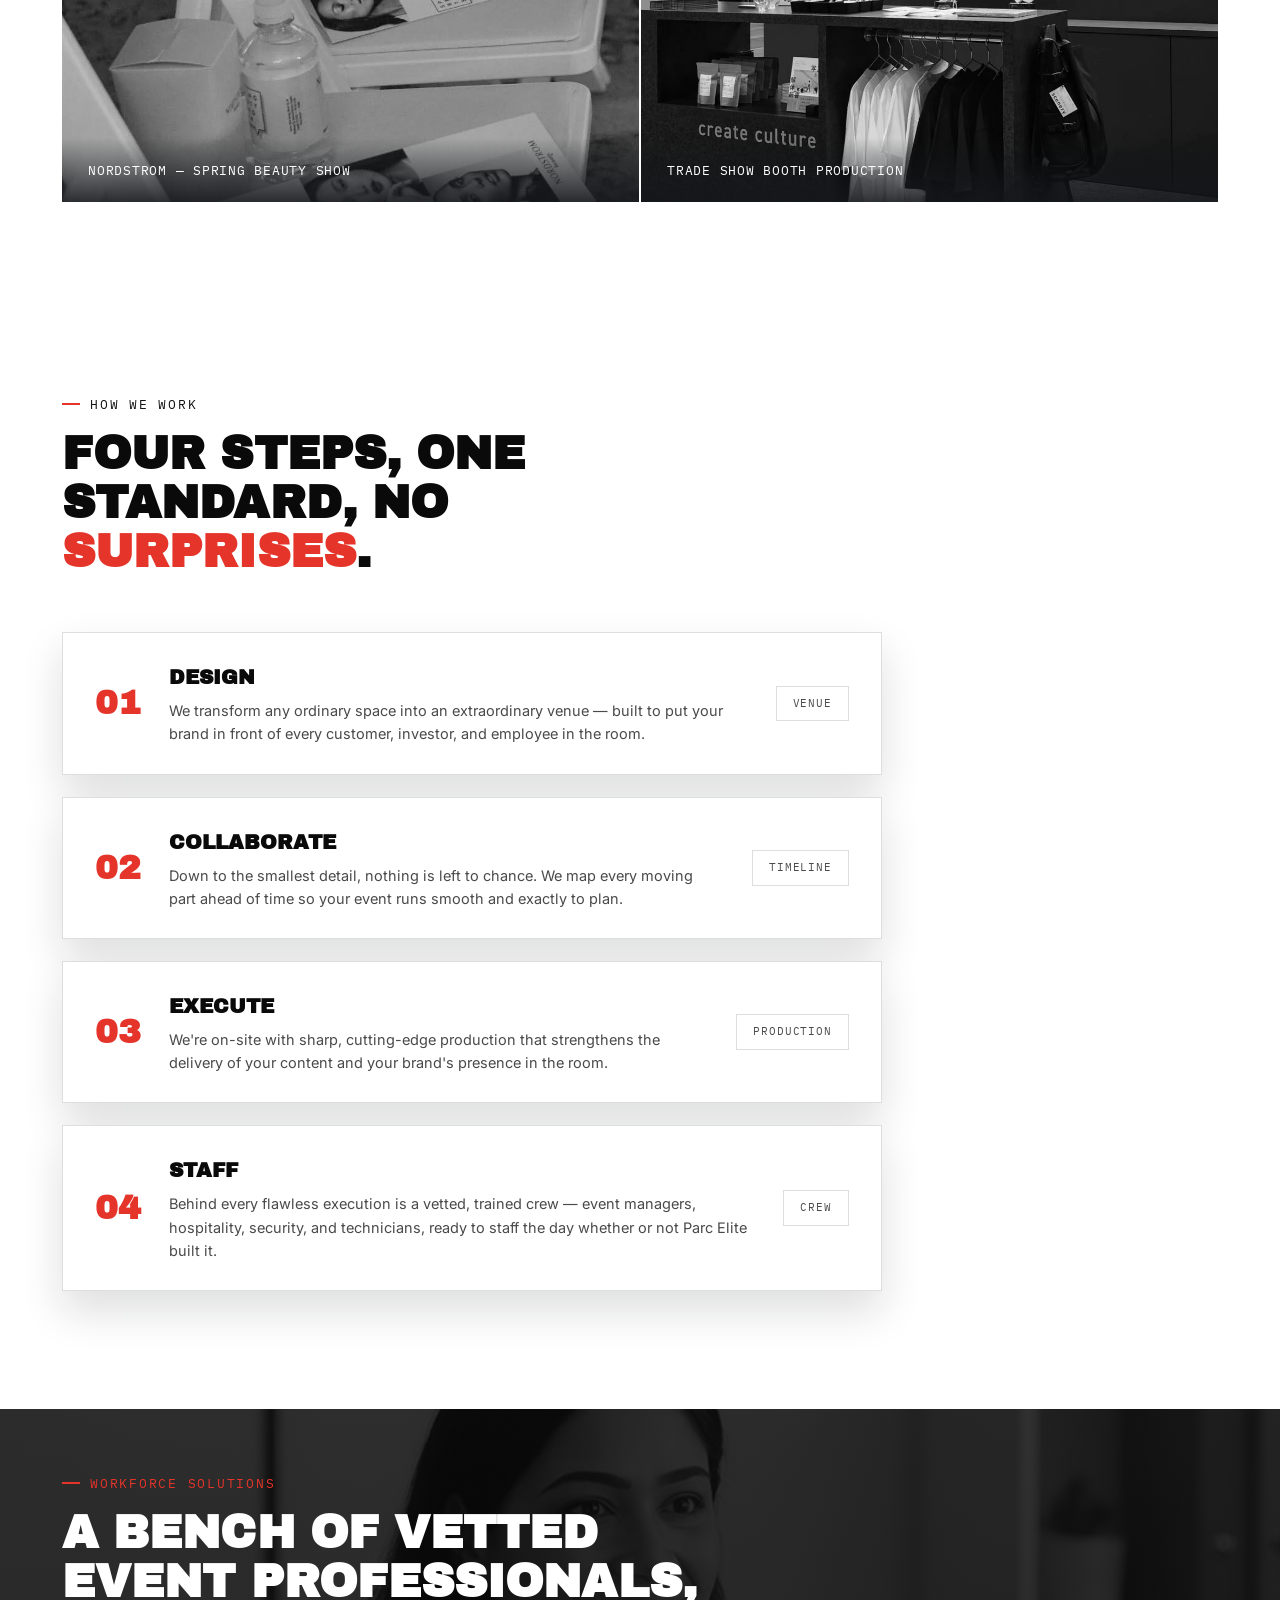
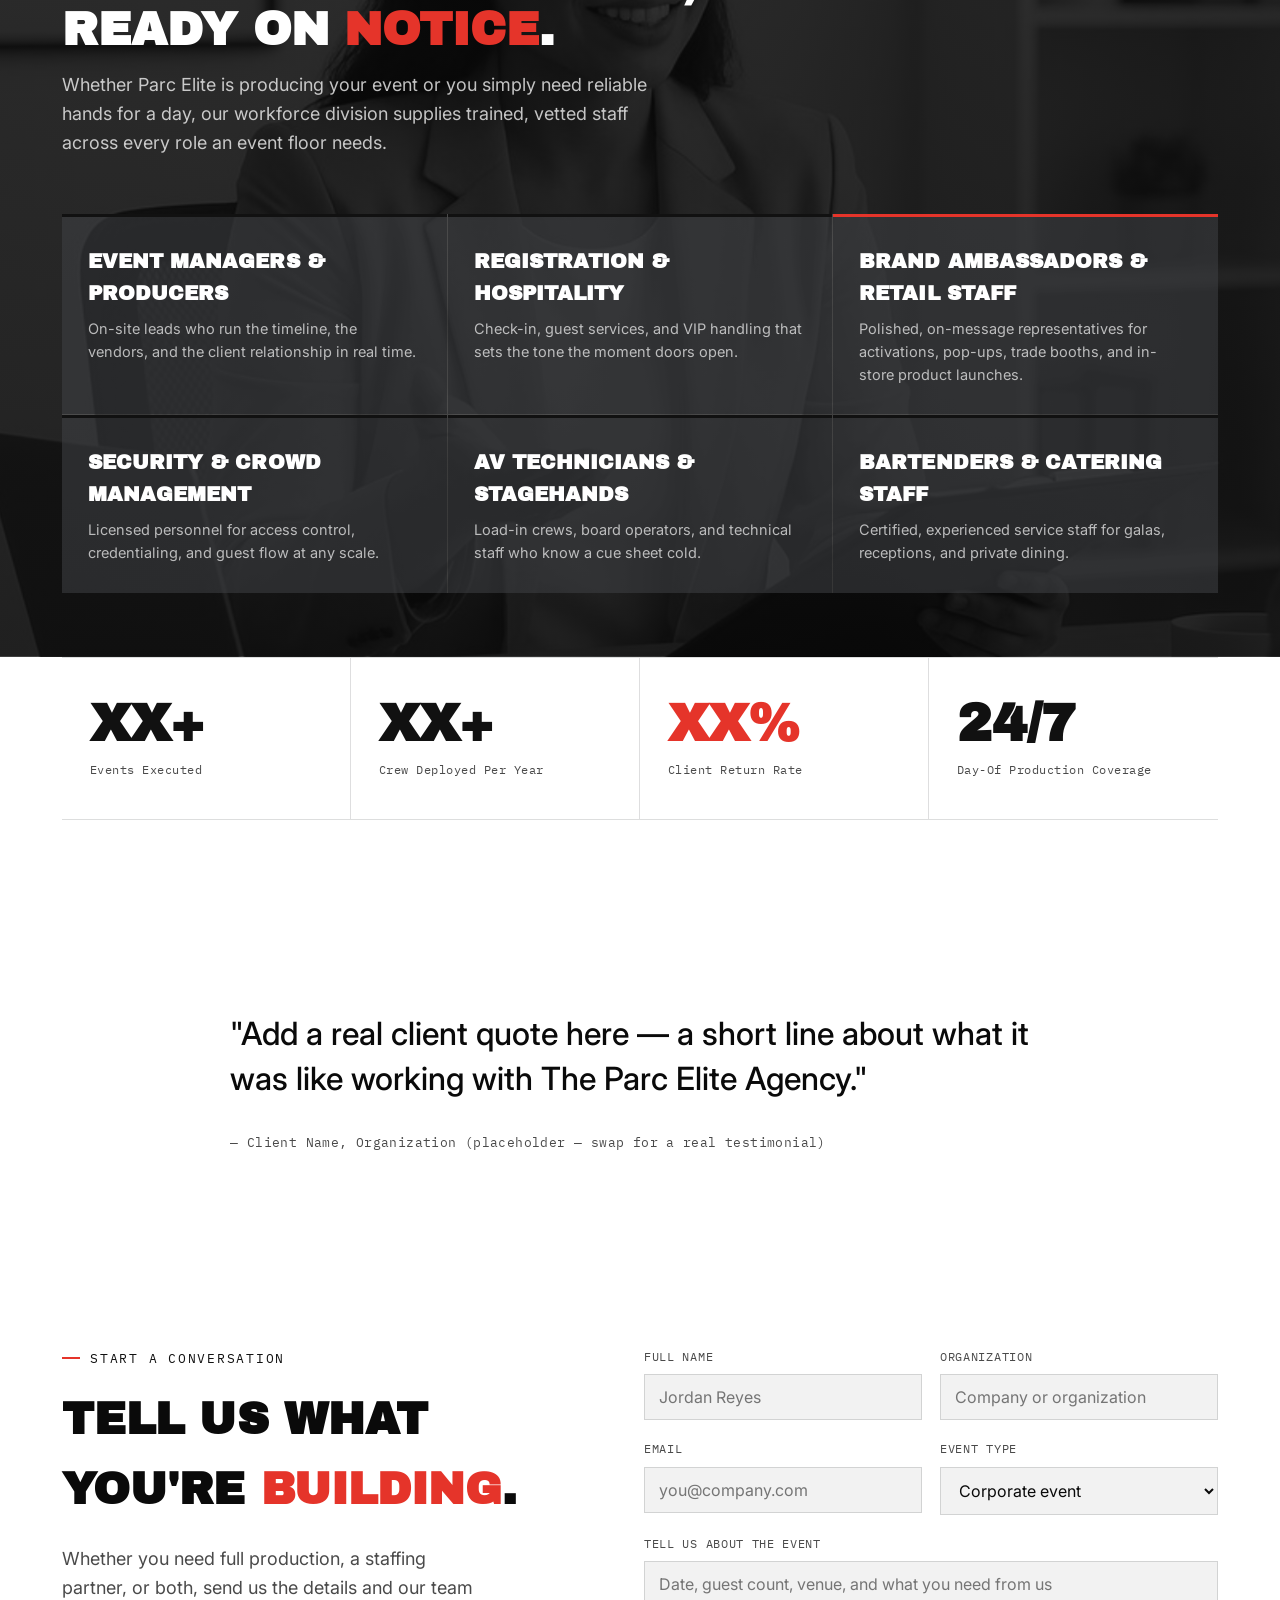
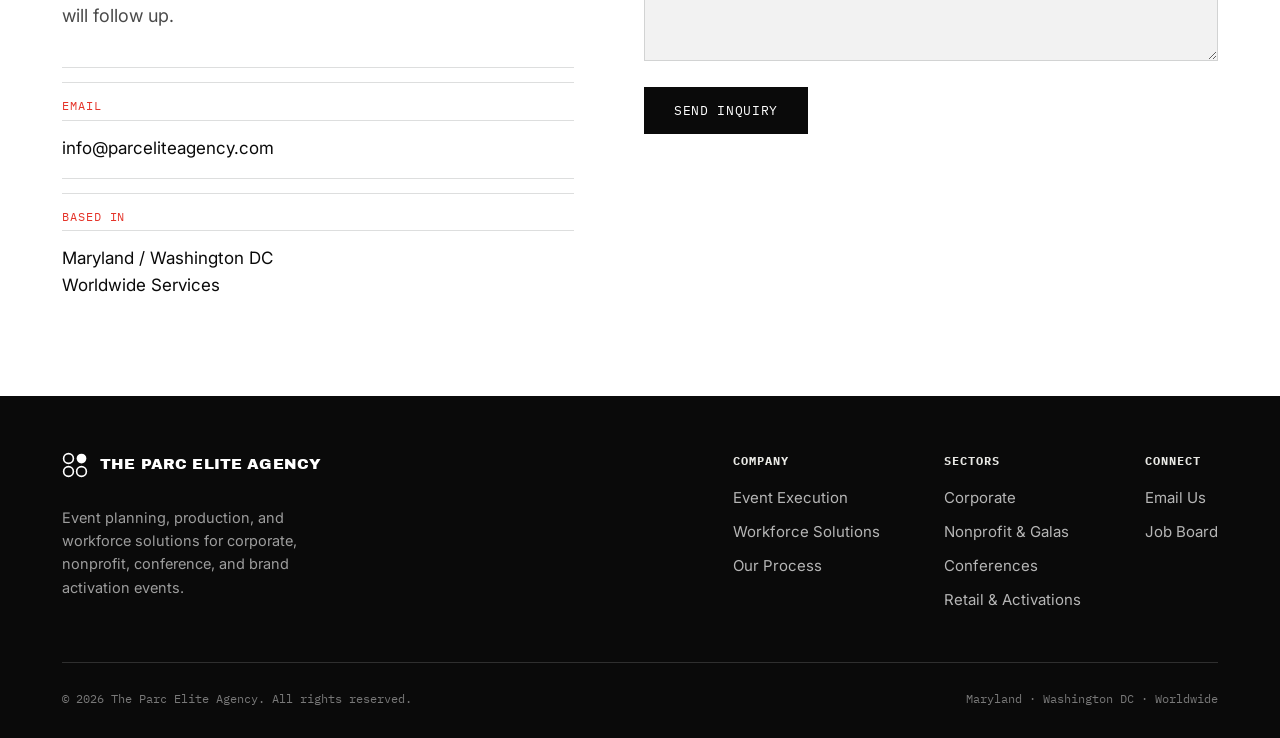
==== commit ff883c51: "Add a red accent word to every major heading Adds a global h1/h2/h3/h4 em rule so any accent word tu" ====
--- a/index.html
+++ b/index.html
@@ -62,7 +62,7 @@
     <div class="wrap">
       <div class="section-head reveal">
         <div class="eyebrow">One Agency, Two Disciplines</div>
-        <h2>We plan the event. We also staff it.</h2>
+        <h2>We plan the event. We also <em>staff</em> it.</h2>
       </div>
     </div>
     <div class="photo-cards reveal">
@@ -102,7 +102,7 @@
     <div class="wrap">
       <div class="section-head reveal">
         <div class="eyebrow">Who We Serve</div>
-        <h2>Built for every occasion, every scale.</h2>
+        <h2>Built for every occasion, every <em>scale</em>.</h2>
       </div>
     </div>
     <div class="wrap">
@@ -141,7 +141,7 @@
     <div class="wrap">
       <div class="section-head reveal">
         <div class="eyebrow">Featured Work</div>
-        <h2>A few rooms we've built.</h2>
+        <h2>A few <em>rooms</em> we've built.</h2>
       </div>
     </div>
     <div class="wrap">
@@ -163,7 +163,7 @@
     <div class="wrap">
       <div class="section-head reveal">
         <div class="eyebrow">How We Work</div>
-        <h2>Four steps, one standard, no surprises.</h2>
+        <h2>Four steps, one standard, no <em>surprises</em>.</h2>
       </div>
       <div class="card-stack reveal">
         <div class="stack-card">
@@ -207,7 +207,7 @@
     <div class="wrap">
       <div class="section-head reveal">
         <div class="eyebrow">Workforce Solutions</div>
-        <h2>A bench of vetted event professionals, ready on notice.</h2>
+        <h2>A bench of vetted event professionals, ready on <em>notice</em>.</h2>
         <p style="margin-top:16px; max-width:600px;">Whether Parc Elite is producing your event or you simply need reliable hands for a day, our workforce division supplies trained, vetted staff across every role an event floor needs.</p>
       </div>
       <div class="roles-grid reveal">
@@ -279,7 +279,7 @@
     <div class="wrap contact-wrap">
       <div class="contact-info reveal">
         <div class="eyebrow">Start a Conversation</div>
-        <h2>Tell us what you're building.</h2>
+        <h2>Tell us what you're <em>building</em>.</h2>
         <p>Whether you need full production, a staffing partner, or both, send us the details and our team will follow up.</p>
         <div class="contact-detail">
           <div>
--- a/styles.css
+++ b/styles.css
@@ -10,9 +10,9 @@
   --crimson:#000000;
   --pop-gold:#e5342a;
   --pop-pink:#111111;
-  --pop-green:#e5342a;
+  --pop-green:#111111;
   --pop-blue:#111111;
-  --pop-amber:#e5342a;
+  --pop-amber:#111111;
   --line: rgba(20,23,27,0.14);
   --line-soft: rgba(20,23,27,0.08);
   --display: "Archivo Black", sans-serif;
@@ -72,21 +72,25 @@
   margin:0;
   color:var(--ink);
 }
+h1 em, h2 em, h3 em, h4 em{
+  font-style:normal;
+  color:var(--pop-gold);
+}
 
 /* ---------- NAV ---------- */
 header{
   position:sticky;
   top:0;
   z-index:100;
-  background:rgba(255,255,255,0.92);
-  backdrop-filter:blur(8px);
+  background:#ffffff;
   border-bottom:1px solid var(--line);
 }
 .nav{
   display:flex;
   align-items:center;
   justify-content:flex-end;
-  padding:18px 32px;
+  min-height:110px;
+  padding:14px 32px;
   max-width:1220px;
   margin:0 auto;
 }
@@ -104,7 +108,7 @@
   text-decoration:none;
 }
 .logo-mark{ flex-shrink:0; color:var(--ink); }
-.logo-img{ height:34px; width:auto; }
+.logo-img{ height:90px; width:auto; }
 .logo-text{
   font-family:var(--display);
   font-weight:400;
@@ -142,7 +146,7 @@
   background:var(--ink);
   color:var(--paper) !important;
   padding:10px 18px;
-  border-radius:2px;
+  border-radius:0;
   font-weight:500;
 }
 .nav-cta::after{display:none;}
@@ -230,7 +234,7 @@
   letter-spacing:0.05em;
   text-transform:uppercase;
   text-decoration:none;
-  border-radius:2px;
+  border-radius:0;
   border:1px solid var(--ink);
   transition:all .2s ease;
 }
@@ -239,9 +243,9 @@
 .btn-line{ background:transparent; color:var(--ink); }
 .btn-line:hover{ background:var(--ink); color:var(--paper); }
 
-.hero .btn{ border-radius:999px; padding:16px 30px; }
-.hero .btn-solid{ background:var(--pop-gold); color:var(--ink); border-color:var(--pop-gold); }
-.hero .btn-solid:hover{ background:#b8291f; border-color:#b8291f; }
+.hero .btn{ padding:16px 30px; }
+.hero .btn-solid{ background:var(--paper); color:var(--ink); border-color:var(--paper); }
+.hero .btn-solid:hover{ background:#dddddd; border-color:#dddddd; }
 .hero .btn-line{ background:transparent; color:#fff; border-color:rgba(255,255,255,0.55); }
 .hero .btn-line:hover{ background:rgba(255,255,255,0.14); }
 
@@ -304,7 +308,7 @@
   position:relative;
   z-index:1;
   background:var(--paper);
-  border-radius:20px;
+  border-radius:0;
   padding:44px 40px;
   max-width:420px;
   text-align:center;
@@ -362,7 +366,7 @@
   gap:8px;
   padding:13px 26px;
   border:1px solid var(--ink);
-  border-radius:999px;
+  border-radius:0;
   font-family:var(--mono);
   font-size:11.5px;
   letter-spacing:0.05em;
@@ -453,7 +457,7 @@
   gap:28px;
   background:var(--paper);
   border:1px solid var(--line);
-  border-radius:16px;
+  border-radius:0;
   padding:28px 32px;
   margin-bottom:22px;
   box-shadow:0 20px 40px rgba(20,23,27,0.14);
@@ -488,7 +492,7 @@
   text-transform:uppercase;
   color:var(--ink-soft);
   border:1px solid var(--line);
-  border-radius:999px;
+  border-radius:0;
   padding:8px 16px;
 }
 
@@ -631,7 +635,7 @@
 .job-form-card{
   background:var(--paper);
   border:1px solid var(--line);
-  border-radius:16px;
+  border-radius:0;
   padding:36px;
   box-shadow:0 24px 50px rgba(20,23,27,0.08);
 }
@@ -649,7 +653,7 @@
   padding:12px 14px;
   border:1px solid var(--line);
   background:var(--paper-dim);
-  border-radius:2px;
+  border-radius:0;
   color:var(--ink);
 }
 .field input:focus, .field select:focus, .field textarea:focus{
@@ -671,7 +675,7 @@
   letter-spacing:0.05em;
   text-transform:uppercase;
   cursor:pointer;
-  border-radius:2px;
+  border-radius:0;
   transition:background .2s ease;
 }
 .submit-btn:hover{ background:var(--emerald); }
